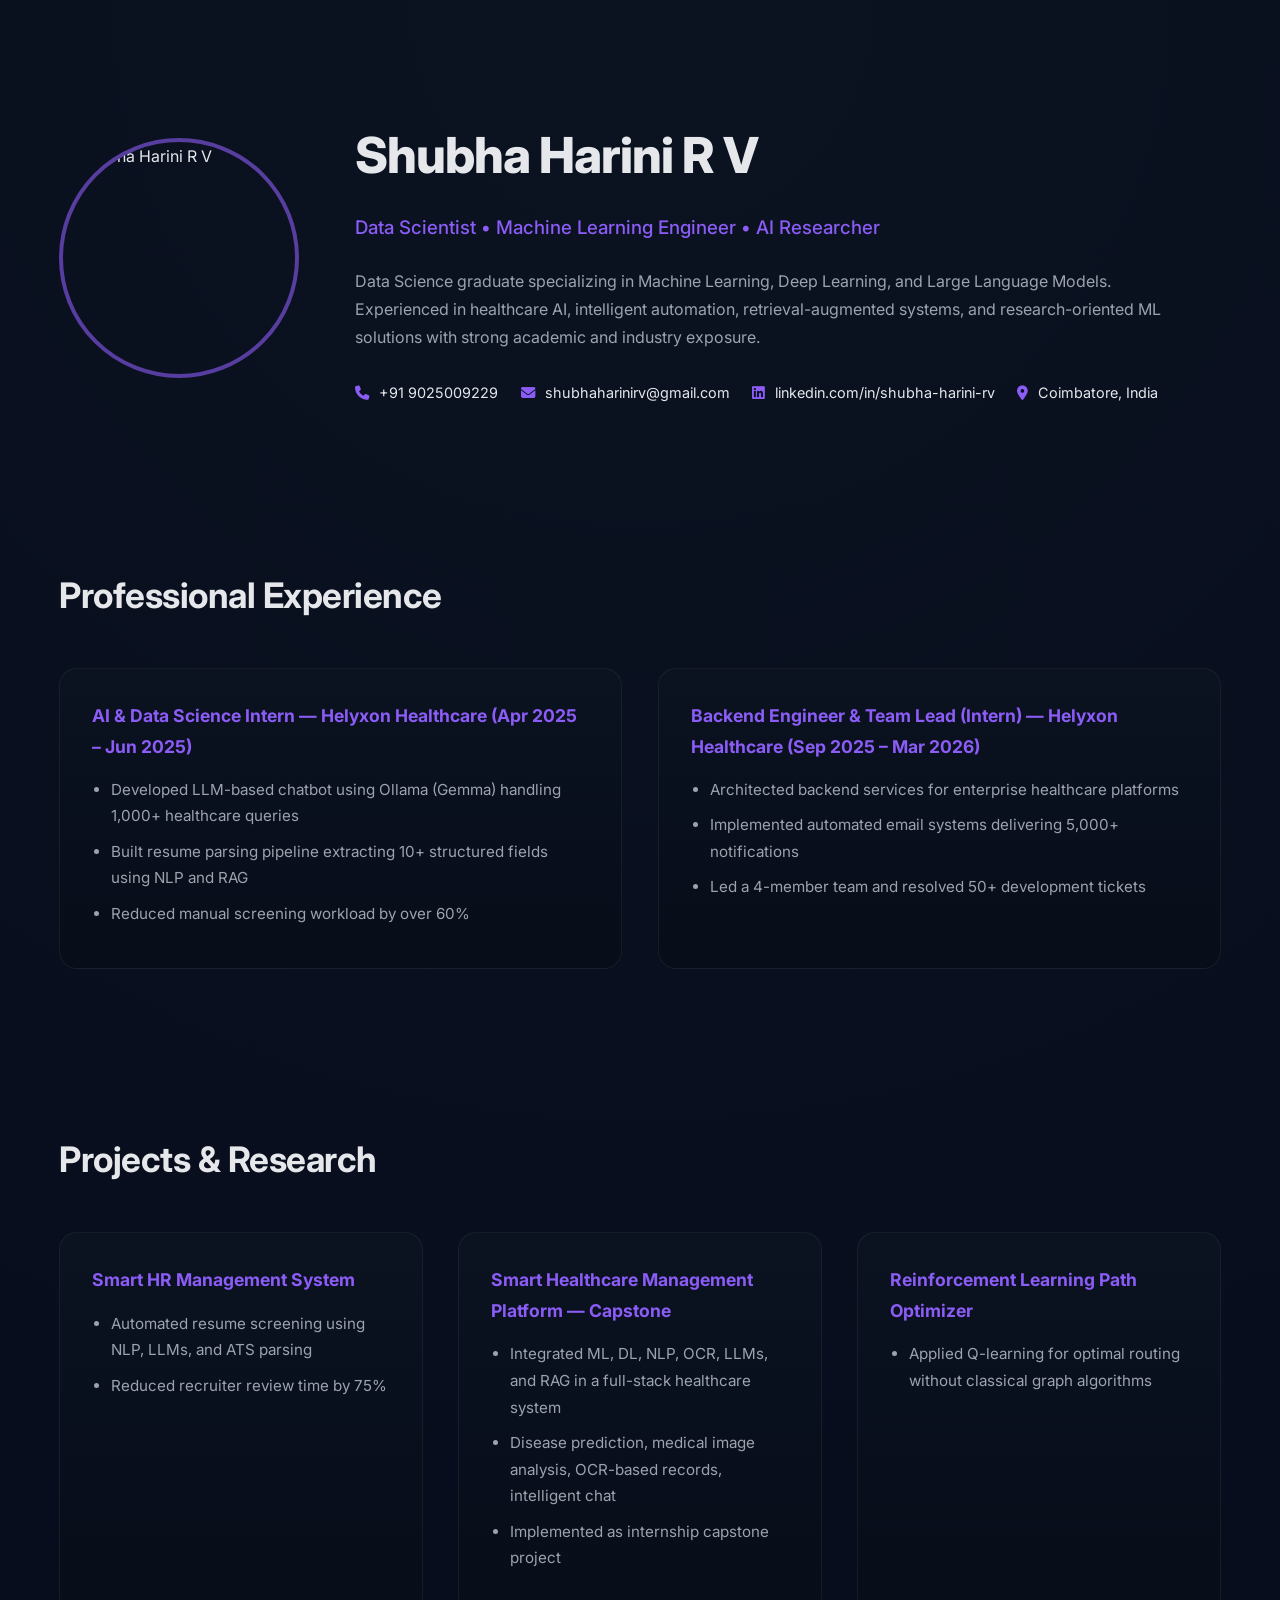
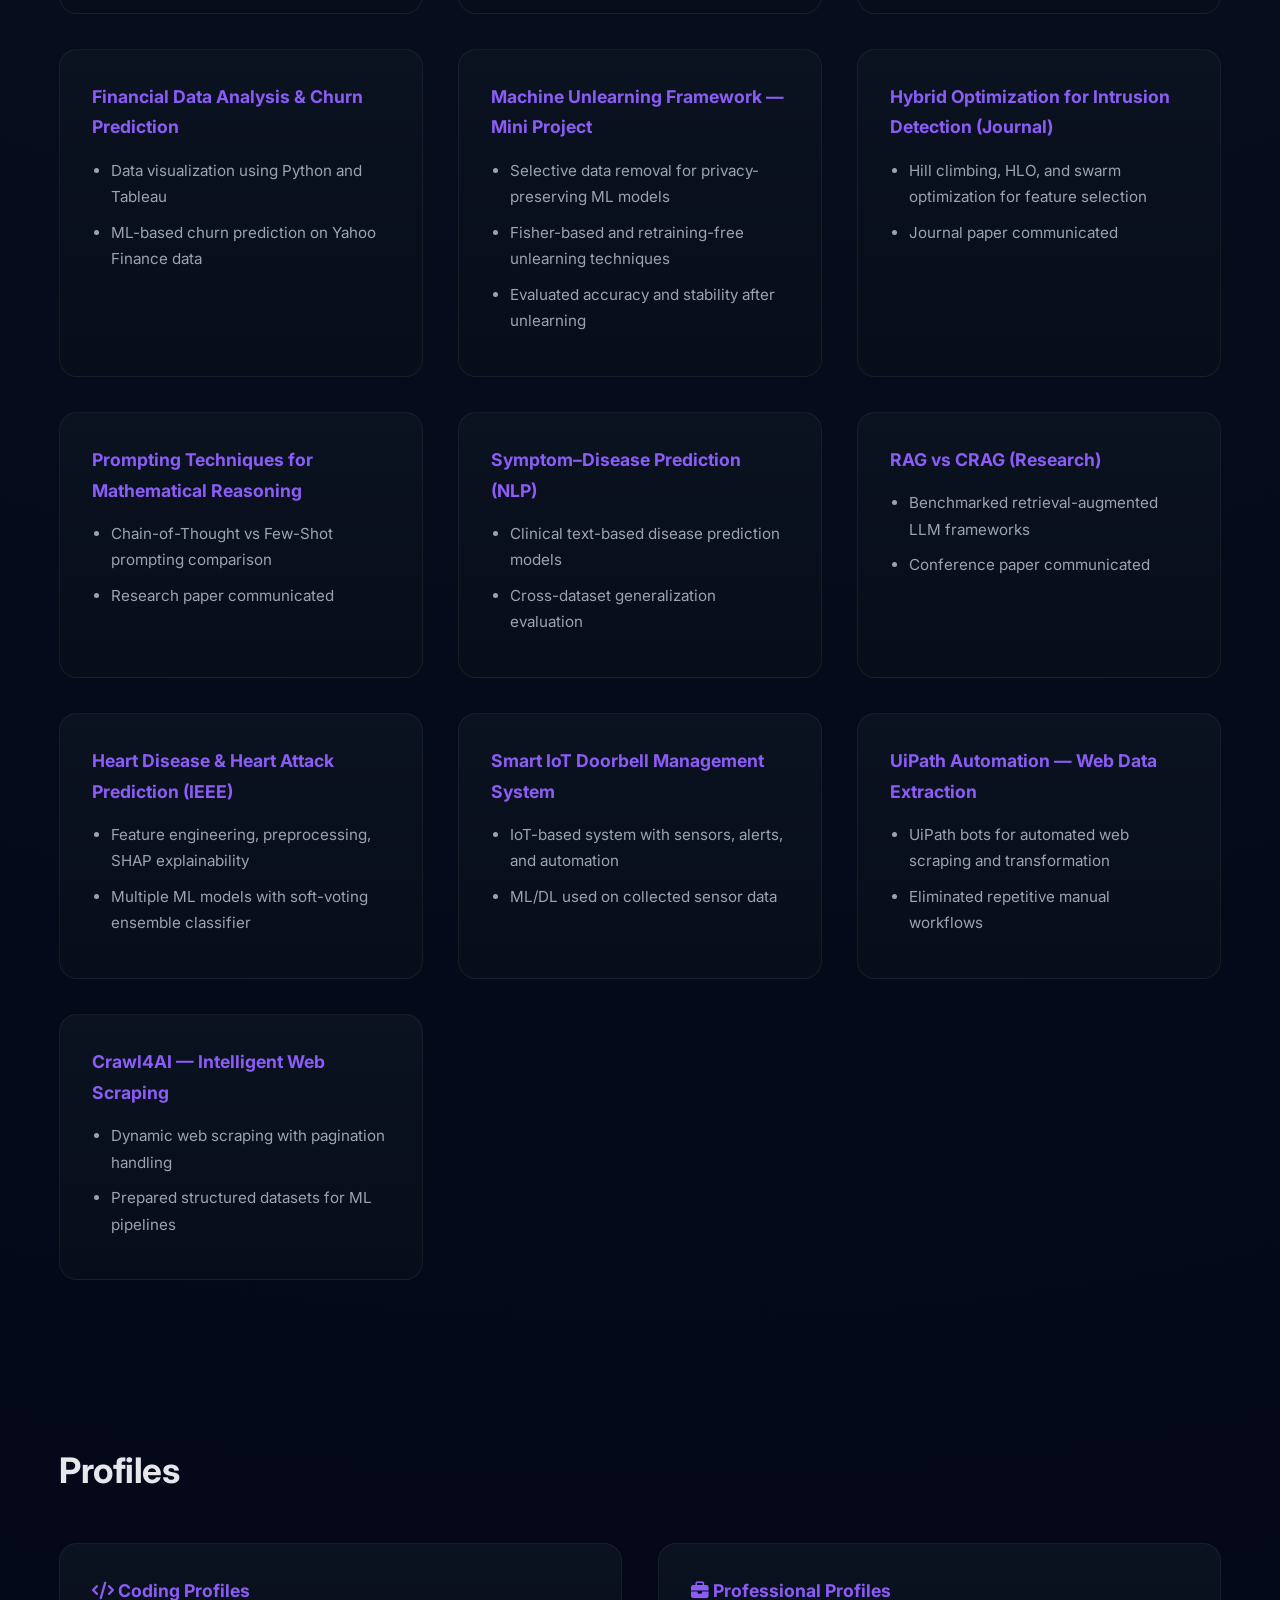
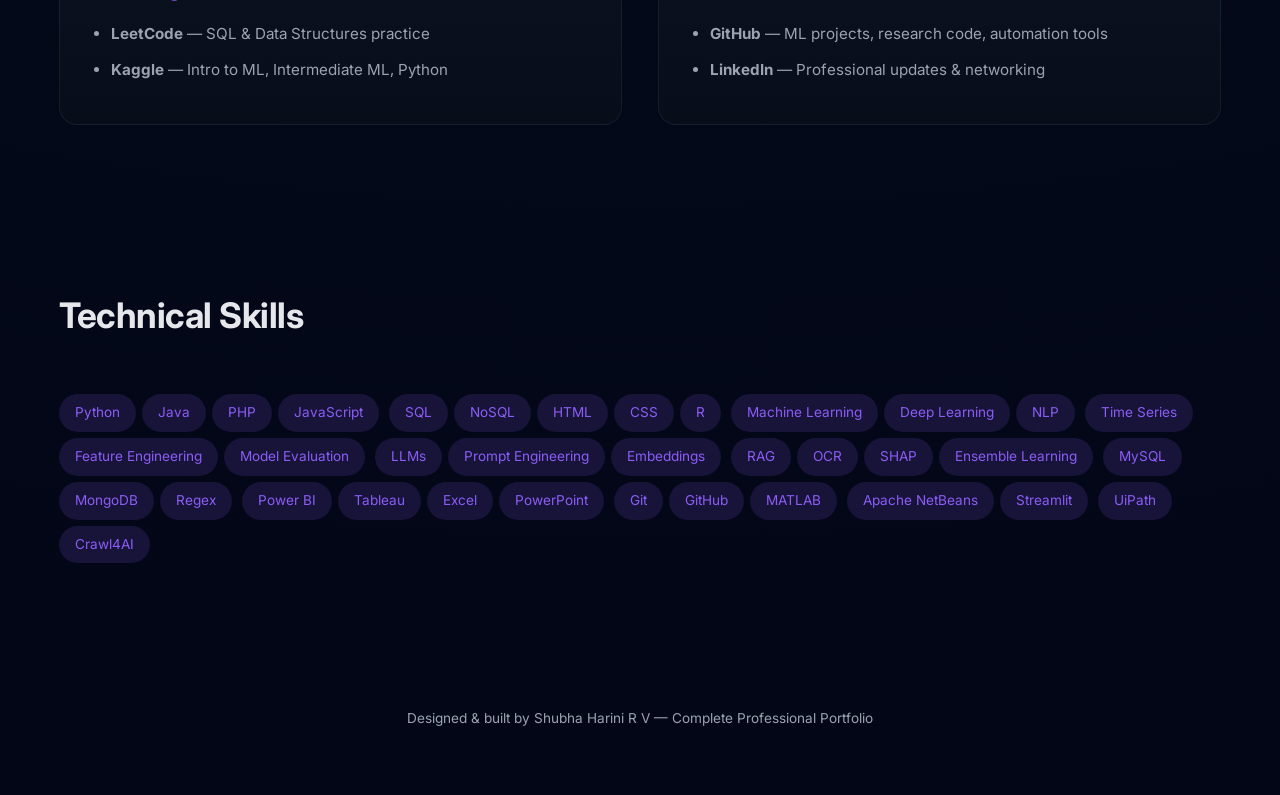
==== index.html @ ef68c62f "Revise portfolio details and styling Updated the portfolio to reflect new role and skills." ====
<!DOCTYPE html>
<html lang="en">
<head>
<meta charset="UTF-8">
<meta name="viewport" content="width=device-width, initial-scale=1.0">
<title>Shubha Harini R V | Data Scientist</title>

<link href="https://fonts.googleapis.com/css2?family=Inter:wght@300;400;500;600;700;800&display=swap" rel="stylesheet">
<link rel="stylesheet" href="https://cdnjs.cloudflare.com/ajax/libs/font-awesome/6.4.0/css/all.min.css">

<style>
:root{
--bg:#020617;
--card:#0b1220;
--text:#e5e7eb;
--muted:#9ca3af;
--accent:#8b5cf6;
--border:rgba(255,255,255,0.06);
}

*{
  margin:0;
  padding:0;
  box-sizing:border-box;
  font-family:'Inter',sans-serif;
}

body{
  background:radial-gradient(circle at top, #0b1220, #020617);
  color:var(--text);
  line-height:1.75;
}

.container{
  max-width:1200px;
  margin:auto;
  padding:5rem 1.2rem;
}

h2{
  font-size:2.2rem;
  margin-bottom:2.6rem;
  letter-spacing:-0.5px;
}

.grid{
  display:grid;
  grid-template-columns:repeat(auto-fit,minmax(320px,1fr));
  gap:2.2rem;
}

.card{
  background:linear-gradient(180deg,#0b1220,#070d19);
  border:1px solid var(--border);
  border-radius:18px;
  padding:2rem;
  transition:all .3s ease;
}

.card:hover{
  transform:translateY(-6px);
  border-color:rgba(139,92,246,0.35);
}

.card h4{
  color:var(--accent);
  font-size:1.1rem;
  margin-bottom:.9rem;
}

.card ul{
  padding-left:1.2rem;
}

.card ul li{
  margin-bottom:.55rem;
  color:var(--muted);
  font-size:.95rem;
}

.hero{
  display:grid;
  grid-template-columns:240px 1fr;
  gap:3.5rem;
  align-items:center;
  padding-top:7rem;
}

.hero img{
  width:240px;
  height:240px;
  border-radius:50%;
  object-fit:cover;
  border:4px solid rgba(139,92,246,0.6);
}

.hero h1{
  font-size:3.1rem;
  font-weight:800;
  letter-spacing:-1px;
}

.hero h3{
  color:var(--accent);
  font-weight:500;
  margin:.8rem 0 1.4rem;
}

.hero p{
  color:var(--muted);
  max-width:820px;
}

.contact{
  margin-top:1.8rem;
  display:flex;
  flex-wrap:wrap;
  gap:1.4rem;
  font-size:.9rem;
}

.contact i{
  color:var(--accent);
  margin-right:6px;
}

.skills span{
  display:inline-block;
  background:rgba(139,92,246,.15);
  color:var(--accent);
  padding:7px 16px;
  border-radius:999px;
  font-size:.85rem;
  margin:6px 6px 0 0;
}

footer{
  text-align:center;
  color:var(--muted);
  padding:4rem 1rem;
  font-size:.85rem;
}

@media(max-width:768px){
.hero{
  grid-template-columns:1fr;
  text-align:center;
}
.hero img{
  margin:auto;
}
}
</style>
</head>

<body>

<!-- HERO -->
<section class="container hero">
<img src="shubha.jpeg" alt="Shubha Harini R V">
<div>
<h1>Shubha Harini R V</h1>
<h3>Data Scientist • Machine Learning Engineer • AI Researcher</h3>
<p>
Data Science graduate specializing in Machine Learning, Deep Learning, and Large Language Models.
Experienced in healthcare AI, intelligent automation, retrieval-augmented systems, and
research-oriented ML solutions with strong academic and industry exposure.
</p>
<div class="contact">
<span><i class="fas fa-phone"></i> +91 9025009229</span>
<span><i class="fas fa-envelope"></i> shubhaharinirv@gmail.com</span>
<span><i class="fab fa-linkedin"></i> linkedin.com/in/shubha-harini-rv</span>
<span><i class="fas fa-map-marker-alt"></i> Coimbatore, India</span>
</div>
</div>
</section>

<!-- EXPERIENCE -->
<section class="container">
<h2>Professional Experience</h2>
<div class="grid">

<div class="card">
<h4>AI & Data Science Intern — Helyxon Healthcare (Apr 2025 – Jun 2025)</h4>
<ul>
<li>Developed LLM-based chatbot using Ollama (Gemma) handling 1,000+ healthcare queries</li>
<li>Built resume parsing pipeline extracting 10+ structured fields using NLP and RAG</li>
<li>Reduced manual screening workload by over 60%</li>
</ul>
</div>

<div class="card">
<h4>Backend Engineer & Team Lead (Intern) — Helyxon Healthcare (Sep 2025 – Mar 2026)</h4>
<ul>
<li>Architected backend services for enterprise healthcare platforms</li>
<li>Implemented automated email systems delivering 5,000+ notifications</li>
<li>Led a 4-member team and resolved 50+ development tickets</li>
</ul>
</div>

</div>
</section>

<!-- PROJECTS -->
<section class="container">
<h2>Projects & Research</h2>
<div class="grid">

<div class="card">
<h4>Smart HR Management System</h4>
<ul>
<li>Automated resume screening using NLP, LLMs, and ATS parsing</li>
<li>Reduced recruiter review time by 75%</li>
</ul>
</div>

<div class="card">
<h4>Smart Healthcare Management Platform — Capstone</h4>
<ul>
<li>Integrated ML, DL, NLP, OCR, LLMs, and RAG in a full-stack healthcare system</li>
<li>Disease prediction, medical image analysis, OCR-based records, intelligent chat</li>
<li>Implemented as internship capstone project</li>
</ul>
</div>

<div class="card">
<h4>Reinforcement Learning Path Optimizer</h4>
<ul>
<li>Applied Q-learning for optimal routing without classical graph algorithms</li>
</ul>
</div>

<div class="card">
<h4>Financial Data Analysis & Churn Prediction</h4>
<ul>
<li>Data visualization using Python and Tableau</li>
<li>ML-based churn prediction on Yahoo Finance data</li>
</ul>
</div>

<div class="card">
<h4>Machine Unlearning Framework — Mini Project</h4>
<ul>
<li>Selective data removal for privacy-preserving ML models</li>
<li>Fisher-based and retraining-free unlearning techniques</li>
<li>Evaluated accuracy and stability after unlearning</li>
</ul>
</div>

<div class="card">
<h4>Hybrid Optimization for Intrusion Detection (Journal)</h4>
<ul>
<li>Hill climbing, HLO, and swarm optimization for feature selection</li>
<li>Journal paper communicated</li>
</ul>
</div>

<div class="card">
<h4>Prompting Techniques for Mathematical Reasoning</h4>
<ul>
<li>Chain-of-Thought vs Few-Shot prompting comparison</li>
<li>Research paper communicated</li>
</ul>
</div>

<div class="card">
<h4>Symptom–Disease Prediction (NLP)</h4>
<ul>
<li>Clinical text-based disease prediction models</li>
<li>Cross-dataset generalization evaluation</li>
</ul>
</div>

<div class="card">
<h4>RAG vs CRAG (Research)</h4>
<ul>
<li>Benchmarked retrieval-augmented LLM frameworks</li>
<li>Conference paper communicated</li>
</ul>
</div>

<div class="card">
<h4>Heart Disease & Heart Attack Prediction (IEEE)</h4>
<ul>
<li>Feature engineering, preprocessing, SHAP explainability</li>
<li>Multiple ML models with soft-voting ensemble classifier</li>
</ul>
</div>

<div class="card">
<h4>Smart IoT Doorbell Management System</h4>
<ul>
<li>IoT-based system with sensors, alerts, and automation</li>
<li>ML/DL used on collected sensor data</li>
</ul>
</div>

<div class="card">
<h4>UiPath Automation — Web Data Extraction</h4>
<ul>
<li>UiPath bots for automated web scraping and transformation</li>
<li>Eliminated repetitive manual workflows</li>
</ul>
</div>

<div class="card">
<h4>Crawl4AI — Intelligent Web Scraping</h4>
<ul>
<li>Dynamic web scraping with pagination handling</li>
<li>Prepared structured datasets for ML pipelines</li>
</ul>
</div>

</div>
</section>

<!-- PROFILES -->
<section class="container">
<h2>Profiles</h2>
<div class="grid">

<div class="card">
<h4><i class="fas fa-code"></i> Coding Profiles</h4>
<ul>
<li><strong>LeetCode</strong> — SQL & Data Structures practice</li>
<li><strong>Kaggle</strong> — Intro to ML, Intermediate ML, Python</li>
</ul>
</div>

<div class="card">
<h4><i class="fas fa-briefcase"></i> Professional Profiles</h4>
<ul>
<li><strong>GitHub</strong> — ML projects, research code, automation tools</li>
<li><strong>LinkedIn</strong> — Professional updates & networking</li>
</ul>
</div>

</div>
</section>

<!-- SKILLS -->
<section class="container">
<h2>Technical Skills</h2>
<div class="skills">
<span>Python</span><span>Java</span><span>PHP</span><span>JavaScript</span>
<span>SQL</span><span>NoSQL</span><span>HTML</span><span>CSS</span><span>R</span>
<span>Machine Learning</span><span>Deep Learning</span><span>NLP</span>
<span>Time Series</span><span>Feature Engineering</span><span>Model Evaluation</span>
<span>LLMs</span><span>Prompt Engineering</span><span>Embeddings</span>
<span>RAG</span><span>OCR</span><span>SHAP</span><span>Ensemble Learning</span>
<span>MySQL</span><span>MongoDB</span><span>Regex</span>
<span>Power BI</span><span>Tableau</span><span>Excel</span><span>PowerPoint</span>
<span>Git</span><span>GitHub</span><span>MATLAB</span>
<span>Apache NetBeans</span><span>Streamlit</span>
<span>UiPath</span><span>Crawl4AI</span>
</div>
</section>

<footer>
Designed & built by Shubha Harini R V — Complete Professional Portfolio
</footer>

</body>
</html>
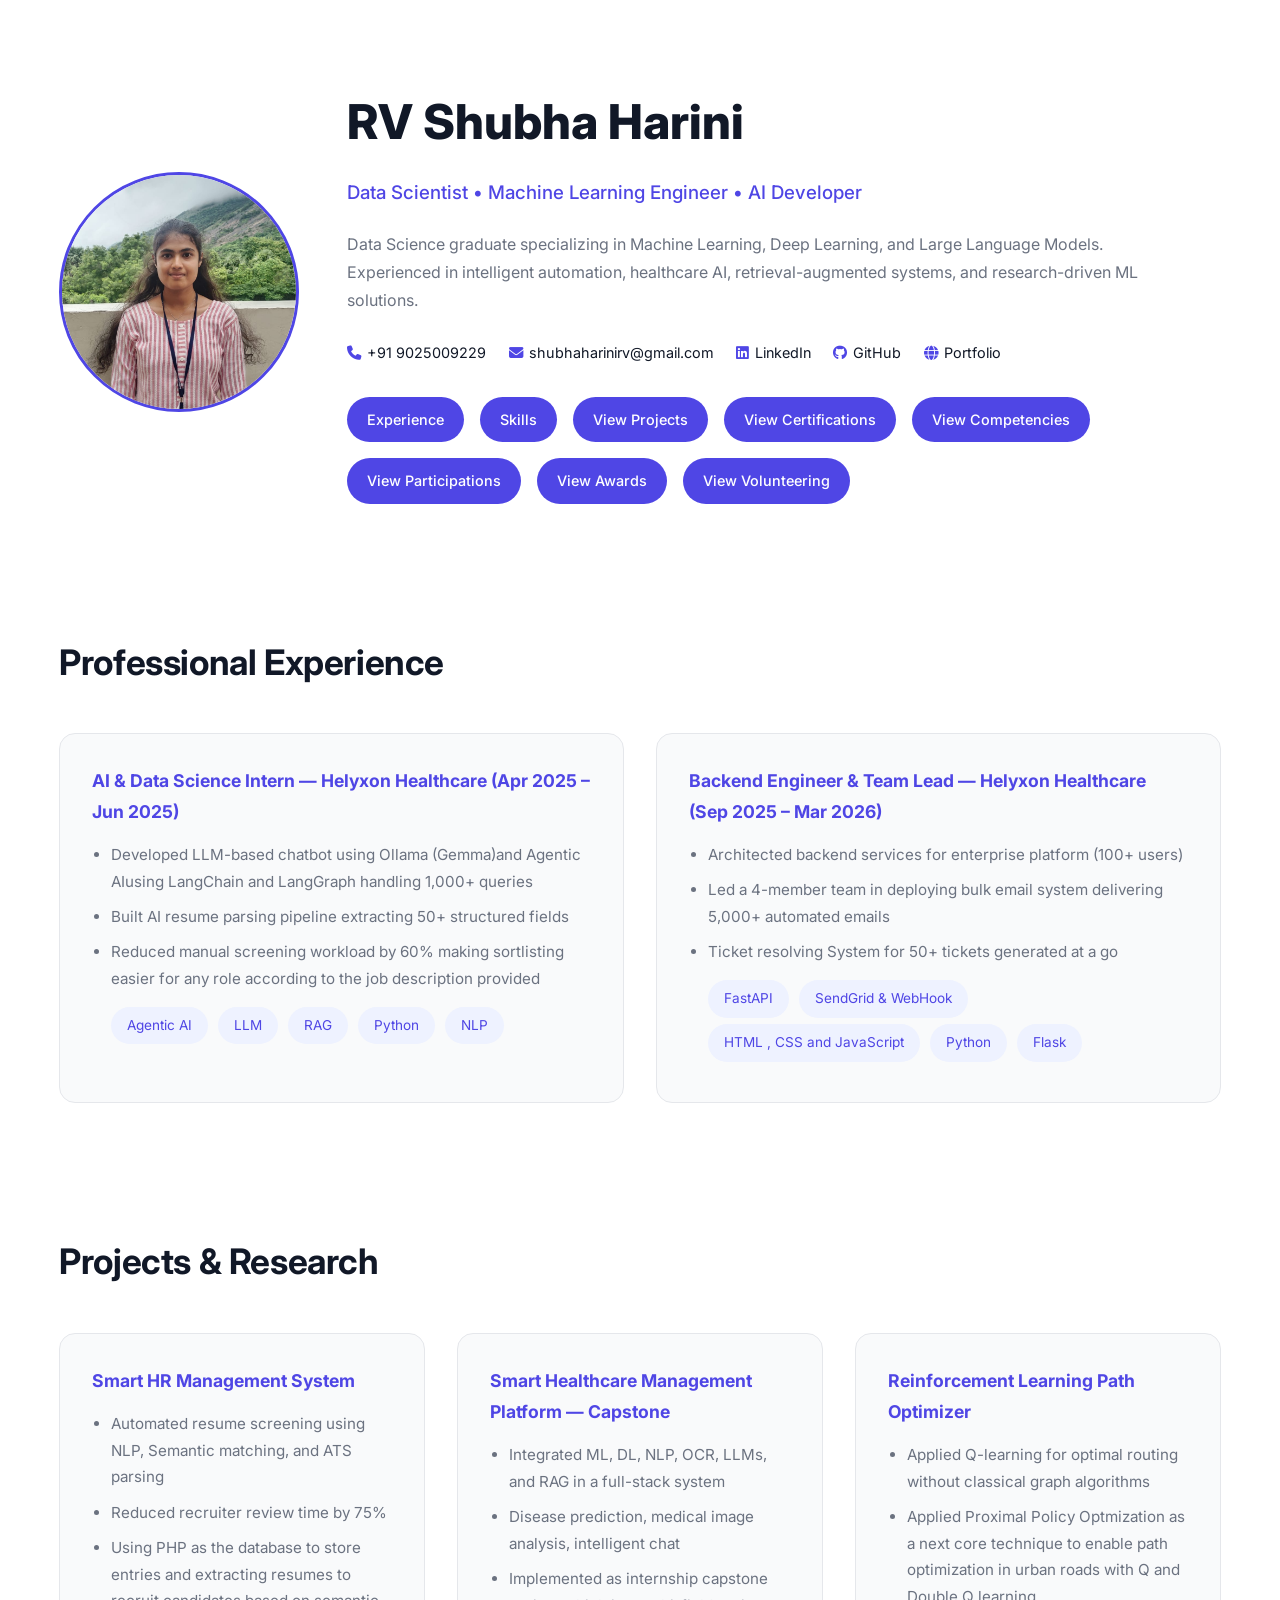
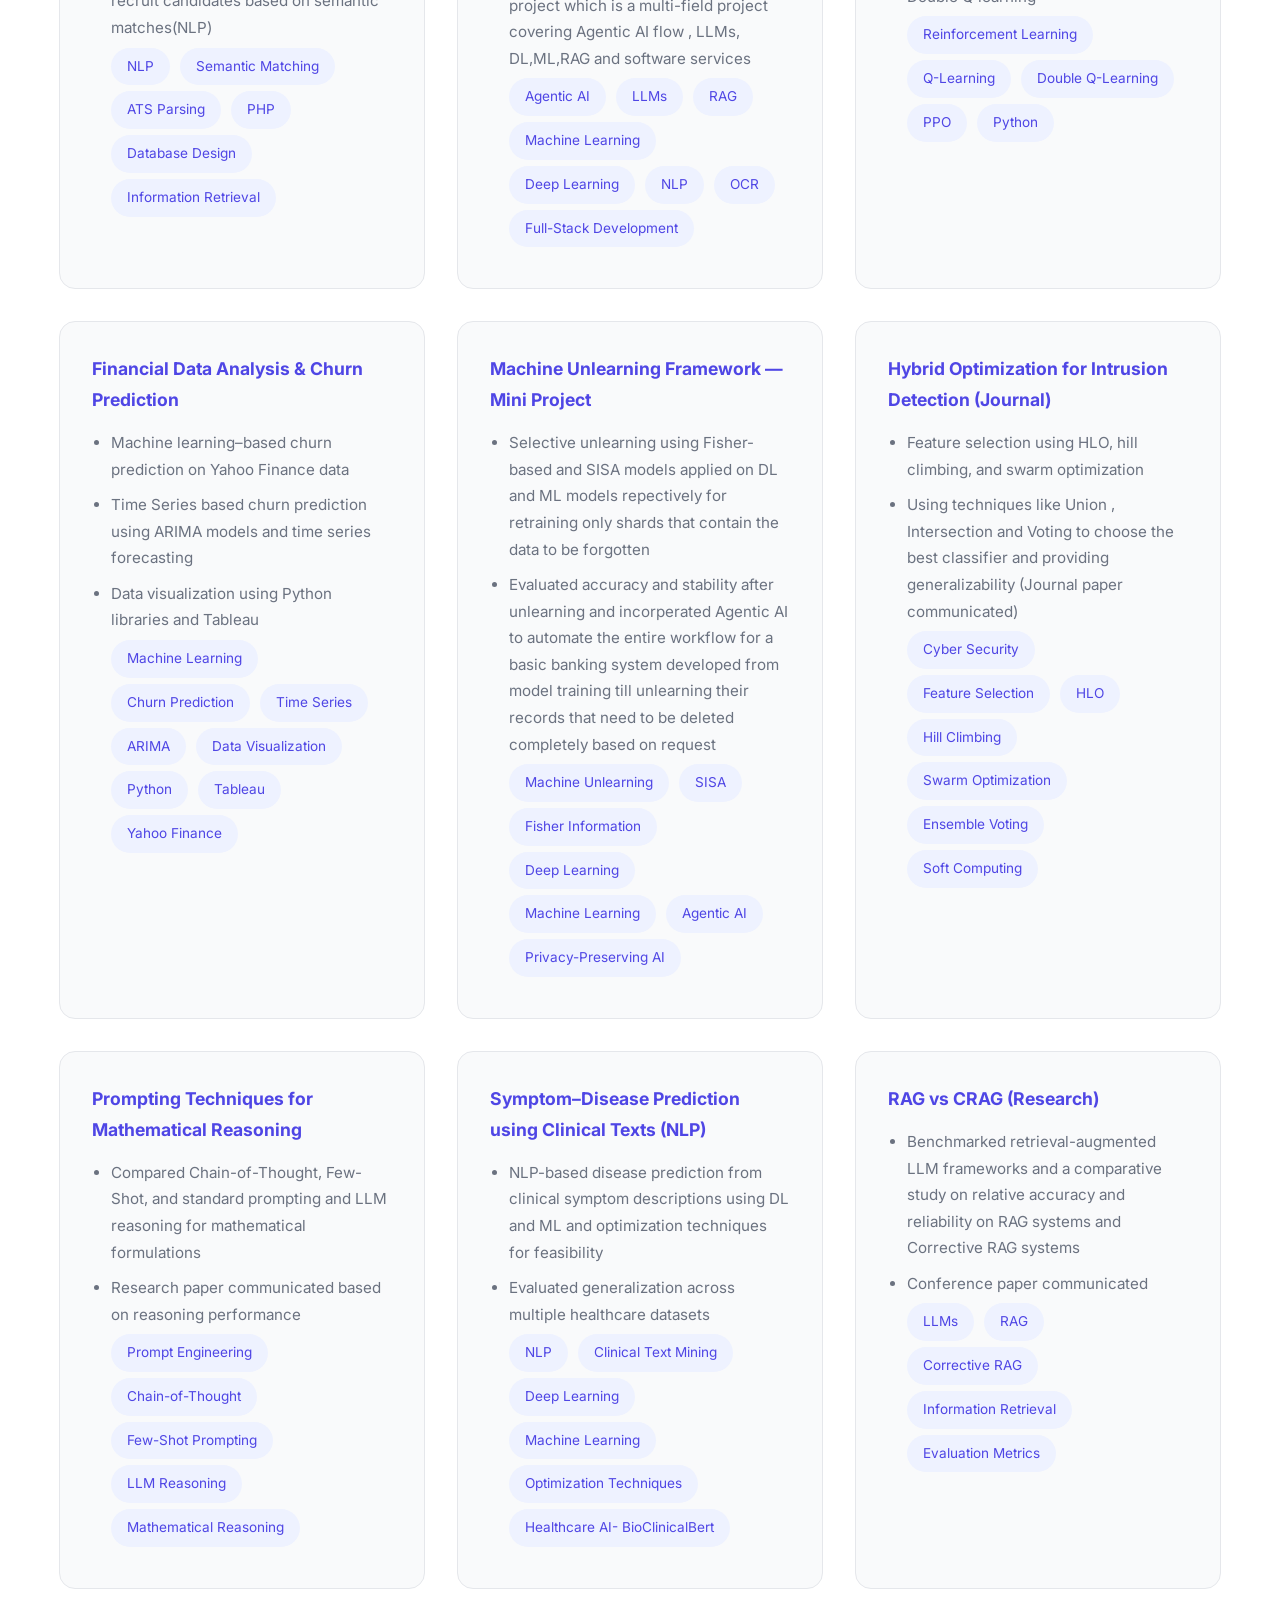
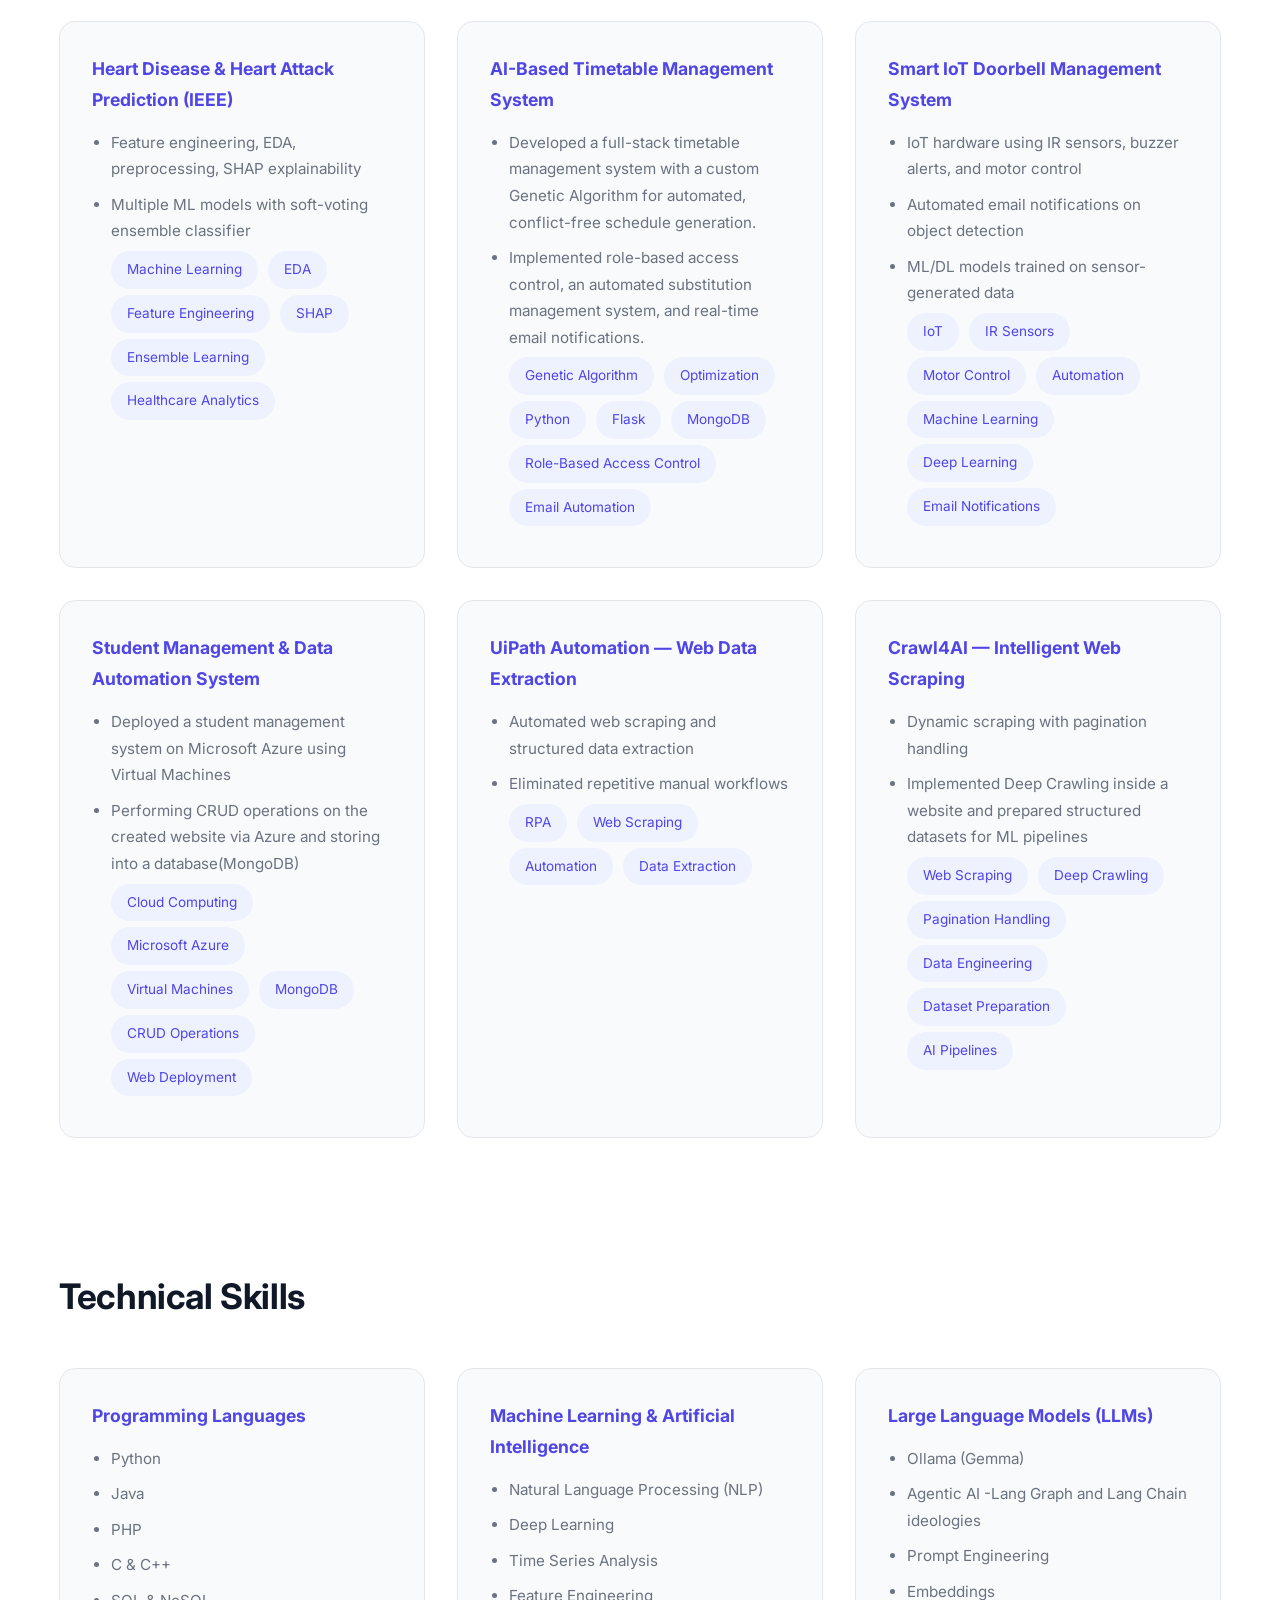
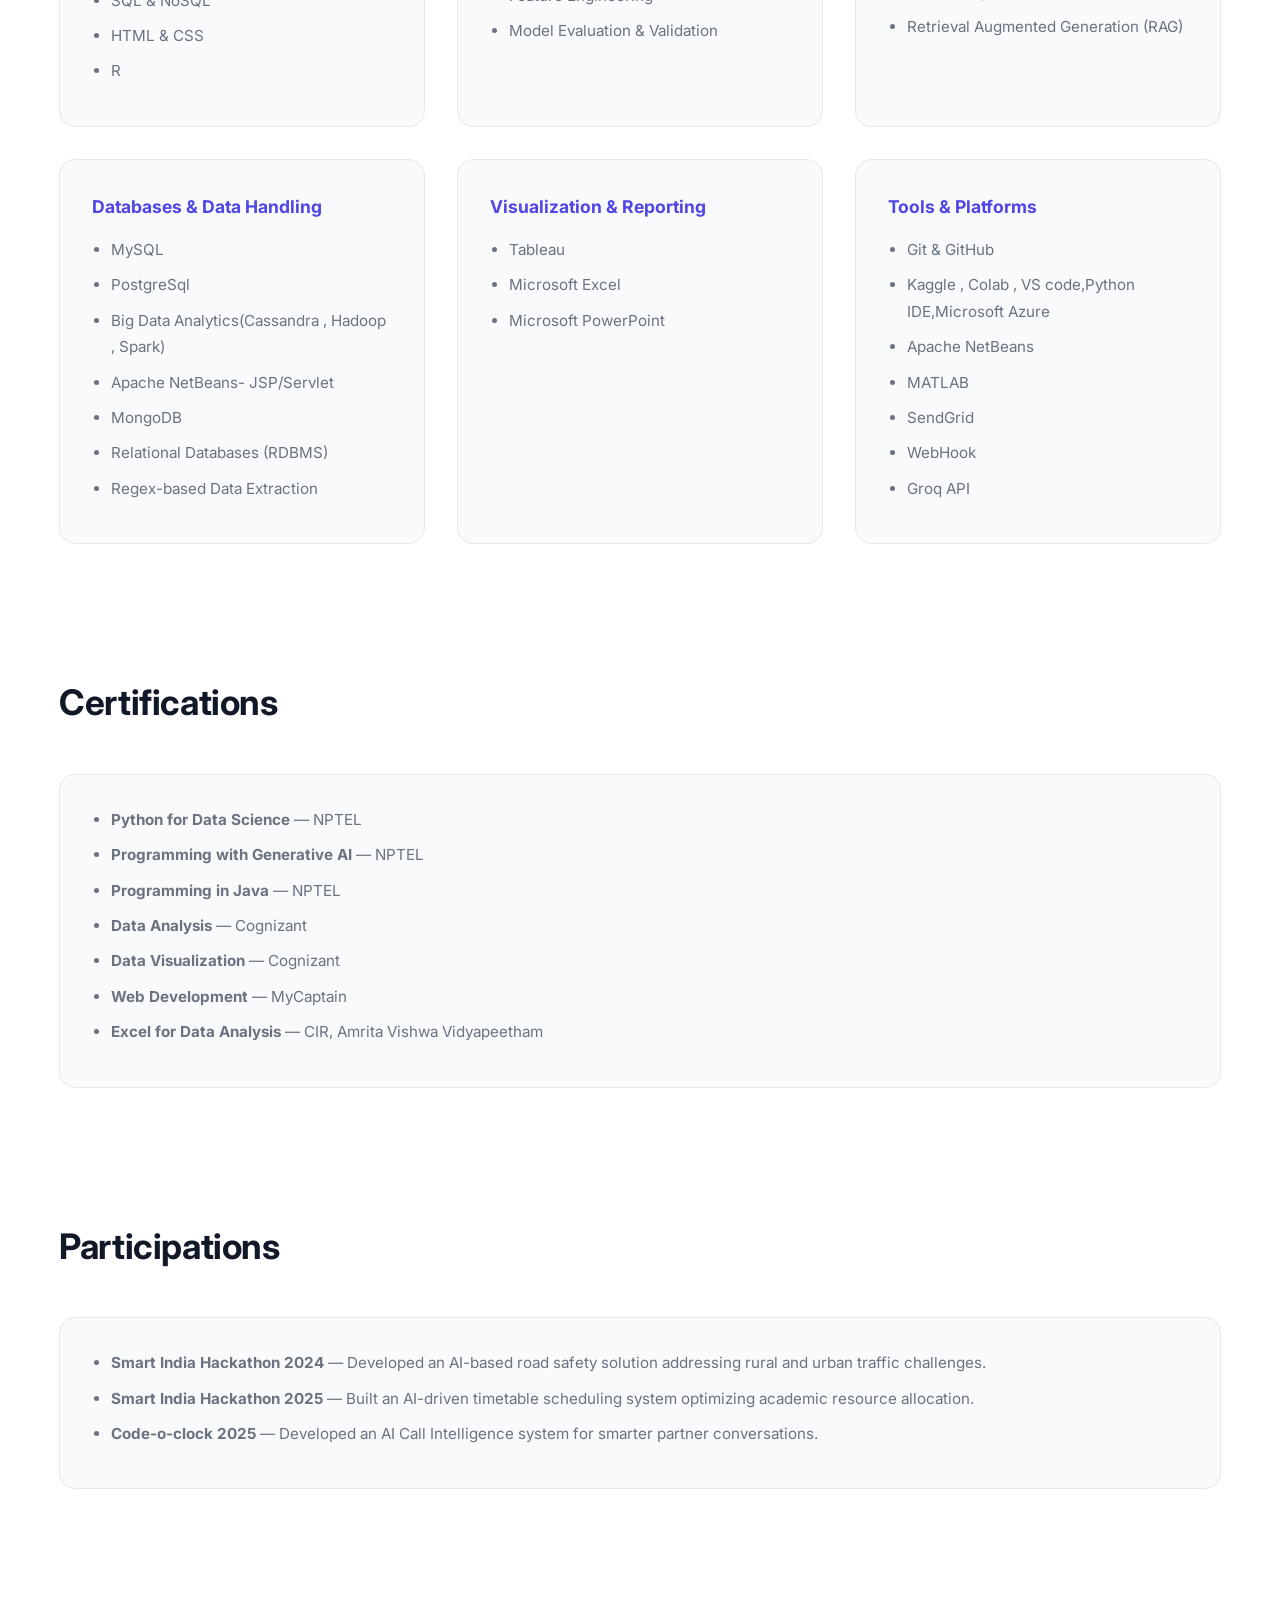
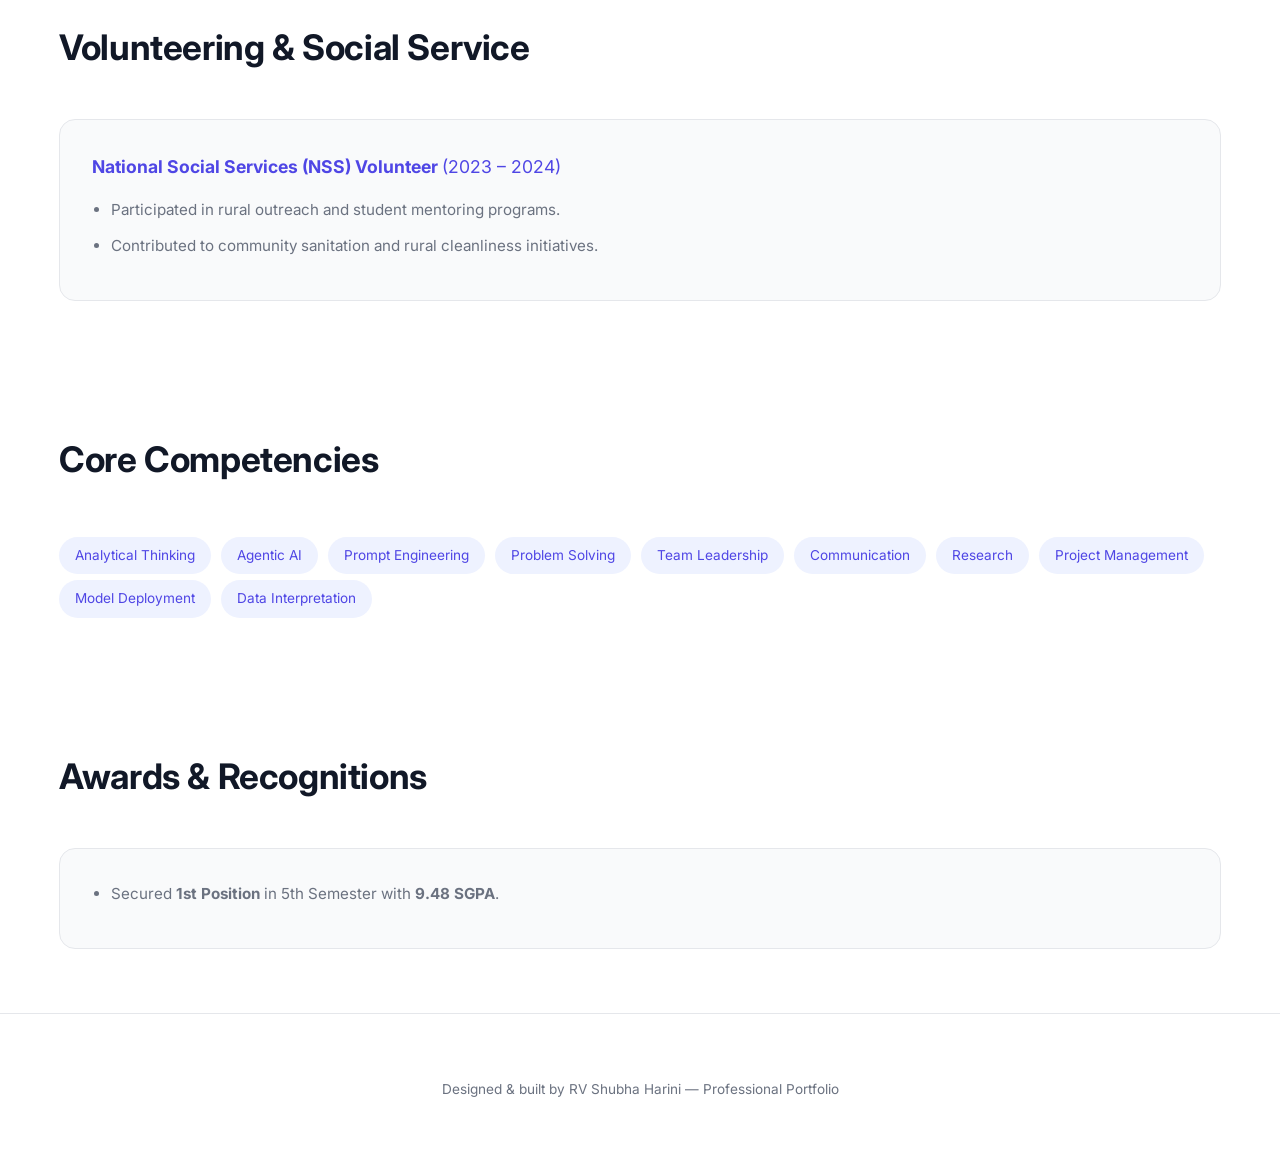
==== commit 60e5973b: "Add files via upload" ====
--- a/index.html
+++ b/index.html
@@ -1,364 +1,721 @@
-<!DOCTYPE html>
-<html lang="en">
-<head>
-<meta charset="UTF-8">
-<meta name="viewport" content="width=device-width, initial-scale=1.0">
-<title>Shubha Harini R V | Data Scientist</title>
-
-<link href="https://fonts.googleapis.com/css2?family=Inter:wght@300;400;500;600;700;800&display=swap" rel="stylesheet">
-<link rel="stylesheet" href="https://cdnjs.cloudflare.com/ajax/libs/font-awesome/6.4.0/css/all.min.css">
-
-<style>
-:root{
---bg:#020617;
---card:#0b1220;
---text:#e5e7eb;
---muted:#9ca3af;
---accent:#8b5cf6;
---border:rgba(255,255,255,0.06);
-}
-
-*{
-  margin:0;
-  padding:0;
-  box-sizing:border-box;
-  font-family:'Inter',sans-serif;
-}
-
-body{
-  background:radial-gradient(circle at top, #0b1220, #020617);
-  color:var(--text);
-  line-height:1.75;
-}
-
-.container{
-  max-width:1200px;
-  margin:auto;
-  padding:5rem 1.2rem;
-}
-
-h2{
-  font-size:2.2rem;
-  margin-bottom:2.6rem;
-  letter-spacing:-0.5px;
-}
-
-.grid{
-  display:grid;
-  grid-template-columns:repeat(auto-fit,minmax(320px,1fr));
-  gap:2.2rem;
-}
-
-.card{
-  background:linear-gradient(180deg,#0b1220,#070d19);
-  border:1px solid var(--border);
-  border-radius:18px;
-  padding:2rem;
-  transition:all .3s ease;
-}
-
-.card:hover{
-  transform:translateY(-6px);
-  border-color:rgba(139,92,246,0.35);
-}
-
-.card h4{
-  color:var(--accent);
-  font-size:1.1rem;
-  margin-bottom:.9rem;
-}
-
-.card ul{
-  padding-left:1.2rem;
-}
-
-.card ul li{
-  margin-bottom:.55rem;
-  color:var(--muted);
-  font-size:.95rem;
-}
-
-.hero{
-  display:grid;
-  grid-template-columns:240px 1fr;
-  gap:3.5rem;
-  align-items:center;
-  padding-top:7rem;
-}
-
-.hero img{
-  width:240px;
-  height:240px;
-  border-radius:50%;
-  object-fit:cover;
-  border:4px solid rgba(139,92,246,0.6);
-}
-
-.hero h1{
-  font-size:3.1rem;
-  font-weight:800;
-  letter-spacing:-1px;
-}
-
-.hero h3{
-  color:var(--accent);
-  font-weight:500;
-  margin:.8rem 0 1.4rem;
-}
-
-.hero p{
-  color:var(--muted);
-  max-width:820px;
-}
-
-.contact{
-  margin-top:1.8rem;
-  display:flex;
-  flex-wrap:wrap;
-  gap:1.4rem;
-  font-size:.9rem;
-}
-
-.contact i{
-  color:var(--accent);
-  margin-right:6px;
-}
-
-.skills span{
-  display:inline-block;
-  background:rgba(139,92,246,.15);
-  color:var(--accent);
-  padding:7px 16px;
-  border-radius:999px;
-  font-size:.85rem;
-  margin:6px 6px 0 0;
-}
-
-footer{
-  text-align:center;
-  color:var(--muted);
-  padding:4rem 1rem;
-  font-size:.85rem;
-}
-
-@media(max-width:768px){
-.hero{
-  grid-template-columns:1fr;
-  text-align:center;
-}
-.hero img{
-  margin:auto;
-}
-}
-</style>
-</head>
-
-<body>
-
-<!-- HERO -->
-<section class="container hero">
-<img src="shubha.jpeg" alt="Shubha Harini R V">
-<div>
-<h1>Shubha Harini R V</h1>
-<h3>Data Scientist • Machine Learning Engineer • AI Researcher</h3>
-<p>
-Data Science graduate specializing in Machine Learning, Deep Learning, and Large Language Models.
-Experienced in healthcare AI, intelligent automation, retrieval-augmented systems, and
-research-oriented ML solutions with strong academic and industry exposure.
-</p>
-<div class="contact">
-<span><i class="fas fa-phone"></i> +91 9025009229</span>
-<span><i class="fas fa-envelope"></i> shubhaharinirv@gmail.com</span>
-<span><i class="fab fa-linkedin"></i> linkedin.com/in/shubha-harini-rv</span>
-<span><i class="fas fa-map-marker-alt"></i> Coimbatore, India</span>
-</div>
-</div>
-</section>
-
-<!-- EXPERIENCE -->
-<section class="container">
-<h2>Professional Experience</h2>
-<div class="grid">
-
-<div class="card">
-<h4>AI & Data Science Intern — Helyxon Healthcare (Apr 2025 – Jun 2025)</h4>
-<ul>
-<li>Developed LLM-based chatbot using Ollama (Gemma) handling 1,000+ healthcare queries</li>
-<li>Built resume parsing pipeline extracting 10+ structured fields using NLP and RAG</li>
-<li>Reduced manual screening workload by over 60%</li>
-</ul>
-</div>
-
-<div class="card">
-<h4>Backend Engineer & Team Lead (Intern) — Helyxon Healthcare (Sep 2025 – Mar 2026)</h4>
-<ul>
-<li>Architected backend services for enterprise healthcare platforms</li>
-<li>Implemented automated email systems delivering 5,000+ notifications</li>
-<li>Led a 4-member team and resolved 50+ development tickets</li>
-</ul>
-</div>
-
-</div>
-</section>
-
-<!-- PROJECTS -->
-<section class="container">
-<h2>Projects & Research</h2>
-<div class="grid">
-
-<div class="card">
-<h4>Smart HR Management System</h4>
-<ul>
-<li>Automated resume screening using NLP, LLMs, and ATS parsing</li>
-<li>Reduced recruiter review time by 75%</li>
-</ul>
-</div>
-
-<div class="card">
-<h4>Smart Healthcare Management Platform — Capstone</h4>
-<ul>
-<li>Integrated ML, DL, NLP, OCR, LLMs, and RAG in a full-stack healthcare system</li>
-<li>Disease prediction, medical image analysis, OCR-based records, intelligent chat</li>
-<li>Implemented as internship capstone project</li>
-</ul>
-</div>
-
-<div class="card">
-<h4>Reinforcement Learning Path Optimizer</h4>
-<ul>
-<li>Applied Q-learning for optimal routing without classical graph algorithms</li>
-</ul>
-</div>
-
-<div class="card">
-<h4>Financial Data Analysis & Churn Prediction</h4>
-<ul>
-<li>Data visualization using Python and Tableau</li>
-<li>ML-based churn prediction on Yahoo Finance data</li>
-</ul>
-</div>
-
-<div class="card">
-<h4>Machine Unlearning Framework — Mini Project</h4>
-<ul>
-<li>Selective data removal for privacy-preserving ML models</li>
-<li>Fisher-based and retraining-free unlearning techniques</li>
-<li>Evaluated accuracy and stability after unlearning</li>
-</ul>
-</div>
-
-<div class="card">
-<h4>Hybrid Optimization for Intrusion Detection (Journal)</h4>
-<ul>
-<li>Hill climbing, HLO, and swarm optimization for feature selection</li>
-<li>Journal paper communicated</li>
-</ul>
-</div>
-
-<div class="card">
-<h4>Prompting Techniques for Mathematical Reasoning</h4>
-<ul>
-<li>Chain-of-Thought vs Few-Shot prompting comparison</li>
-<li>Research paper communicated</li>
-</ul>
-</div>
-
-<div class="card">
-<h4>Symptom–Disease Prediction (NLP)</h4>
-<ul>
-<li>Clinical text-based disease prediction models</li>
-<li>Cross-dataset generalization evaluation</li>
-</ul>
-</div>
-
-<div class="card">
-<h4>RAG vs CRAG (Research)</h4>
-<ul>
-<li>Benchmarked retrieval-augmented LLM frameworks</li>
-<li>Conference paper communicated</li>
-</ul>
-</div>
-
-<div class="card">
-<h4>Heart Disease & Heart Attack Prediction (IEEE)</h4>
-<ul>
-<li>Feature engineering, preprocessing, SHAP explainability</li>
-<li>Multiple ML models with soft-voting ensemble classifier</li>
-</ul>
-</div>
-
-<div class="card">
-<h4>Smart IoT Doorbell Management System</h4>
-<ul>
-<li>IoT-based system with sensors, alerts, and automation</li>
-<li>ML/DL used on collected sensor data</li>
-</ul>
-</div>
-
-<div class="card">
-<h4>UiPath Automation — Web Data Extraction</h4>
-<ul>
-<li>UiPath bots for automated web scraping and transformation</li>
-<li>Eliminated repetitive manual workflows</li>
-</ul>
-</div>
-
-<div class="card">
-<h4>Crawl4AI — Intelligent Web Scraping</h4>
-<ul>
-<li>Dynamic web scraping with pagination handling</li>
-<li>Prepared structured datasets for ML pipelines</li>
-</ul>
-</div>
-
-</div>
-</section>
-
-<!-- PROFILES -->
-<section class="container">
-<h2>Profiles</h2>
-<div class="grid">
-
-<div class="card">
-<h4><i class="fas fa-code"></i> Coding Profiles</h4>
-<ul>
-<li><strong>LeetCode</strong> — SQL & Data Structures practice</li>
-<li><strong>Kaggle</strong> — Intro to ML, Intermediate ML, Python</li>
-</ul>
-</div>
-
-<div class="card">
-<h4><i class="fas fa-briefcase"></i> Professional Profiles</h4>
-<ul>
-<li><strong>GitHub</strong> — ML projects, research code, automation tools</li>
-<li><strong>LinkedIn</strong> — Professional updates & networking</li>
-</ul>
-</div>
-
-</div>
-</section>
-
-<!-- SKILLS -->
-<section class="container">
-<h2>Technical Skills</h2>
-<div class="skills">
-<span>Python</span><span>Java</span><span>PHP</span><span>JavaScript</span>
-<span>SQL</span><span>NoSQL</span><span>HTML</span><span>CSS</span><span>R</span>
-<span>Machine Learning</span><span>Deep Learning</span><span>NLP</span>
-<span>Time Series</span><span>Feature Engineering</span><span>Model Evaluation</span>
-<span>LLMs</span><span>Prompt Engineering</span><span>Embeddings</span>
-<span>RAG</span><span>OCR</span><span>SHAP</span><span>Ensemble Learning</span>
-<span>MySQL</span><span>MongoDB</span><span>Regex</span>
-<span>Power BI</span><span>Tableau</span><span>Excel</span><span>PowerPoint</span>
-<span>Git</span><span>GitHub</span><span>MATLAB</span>
-<span>Apache NetBeans</span><span>Streamlit</span>
-<span>UiPath</span><span>Crawl4AI</span>
-</div>
-</section>
-
-<footer>
-Designed & built by Shubha Harini R V — Complete Professional Portfolio
-</footer>
-
-</body>
-</html>
+<!DOCTYPE html>
+<html lang="en">
+<head>
+<meta charset="UTF-8">
+<meta name="viewport" content="width=device-width, initial-scale=1.0">
+<title>RV Shubha Harini | Data Scientist</title>
+
+<link href="https://fonts.googleapis.com/css2?family=Inter:wght@300;400;500;600;700;800&display=swap" rel="stylesheet">
+<link rel="stylesheet" href="https://cdnjs.cloudflare.com/ajax/libs/font-awesome/6.4.0/css/all.min.css">
+
+<style>
+:root{
+--bg:#ffffff;
+--card:#f9fafb;
+--text:#111827;
+--muted:#6b7280;
+--accent:#4f46e5;
+--border:#e5e7eb;
+}
+
+*{
+margin:0;
+padding:0;
+box-sizing:border-box;
+font-family:'Inter',sans-serif;
+scroll-behavior:smooth;
+}
+
+body{
+background:var(--bg);
+color:var(--text);
+line-height:1.75;
+}
+
+.container{
+max-width:1200px;
+margin:auto;
+padding:4rem 1.2rem;
+}
+
+h2{
+font-size:2.2rem;
+margin-bottom:2.5rem;
+letter-spacing:-0.4px;
+}
+
+.grid{
+display:grid;
+grid-template-columns:repeat(auto-fit,minmax(320px,1fr));
+gap:2rem;
+}
+
+.card{
+background:var(--card);
+border:1px solid var(--border);
+border-radius:16px;
+padding:2rem;
+transition:.25s ease;
+}
+
+.card:hover{
+transform:translateY(-4px);
+border-color:var(--accent);
+}
+
+.card h4{
+color:var(--accent);
+font-size:1.1rem;
+margin-bottom:.9rem;
+}
+
+.card ul{
+padding-left:1.2rem;
+}
+
+.card ul li{
+margin-bottom:.55rem;
+color:var(--muted);
+font-size:.95rem;
+}
+
+/* HERO */
+.hero{
+display:grid;
+grid-template-columns:240px 1fr;
+gap:3rem;
+align-items:center;
+padding-top:5rem;
+}
+
+.hero img{
+width:240px;
+height:240px;
+border-radius:50%;
+object-fit:cover;
+border:3px solid var(--accent);
+}
+
+.hero h1{
+font-size:3rem;
+font-weight:800;
+}
+
+.hero h3{
+color:var(--accent);
+font-weight:500;
+margin:.8rem 0 1.3rem;
+}
+
+.hero p{
+color:var(--muted);
+max-width:850px;
+}
+
+.contact{
+margin-top:1.6rem;
+display:flex;
+flex-wrap:wrap;
+gap:1.4rem;
+font-size:.9rem;
+}
+
+.contact a{
+color:var(--text);
+text-decoration:none;
+}
+
+.contact i{
+color:var(--accent);
+margin-right:6px;
+}
+
+/* NAV BUTTONS */
+.nav-buttons{
+margin-top:2rem;
+display:flex;
+flex-wrap:wrap;
+gap:1rem;
+}
+
+.nav-buttons a{
+text-decoration:none;
+background:var(--accent);
+color:#fff;
+padding:10px 20px;
+border-radius:999px;
+font-size:.9rem;
+font-weight:500;
+}
+
+.nav-buttons a:hover{
+background:#4338ca;
+}
+
+/* SKILLS */
+.skills span{
+display:inline-block;
+background:#eef2ff;
+color:var(--accent);
+padding:7px 16px;
+border-radius:999px;
+font-size:.85rem;
+margin:6px 6px 0 0;
+}
+
+footer{
+text-align:center;
+color:var(--muted);
+padding:4rem 1rem;
+border-top:1px solid var(--border);
+font-size:.85rem;
+}
+
+@media(max-width:768px){
+.hero{
+grid-template-columns:1fr;
+text-align:center;
+}
+.hero img{
+margin:auto;
+}
+.nav-buttons{
+justify-content:center;
+}
+}
+</style>
+</head>
+
+<body>
+
+<!-- HERO -->
+<section class="container hero">
+<img src="shubha.jpeg" alt="RV Shubha Harini">
+<div>
+<h1>RV Shubha Harini</h1>
+<h3>Data Scientist • Machine Learning Engineer • AI Developer</h3>
+
+<p>
+Data Science graduate specializing in Machine Learning, Deep Learning, and Large Language Models.
+Experienced in intelligent automation, healthcare AI, retrieval-augmented systems, and research-driven ML solutions.
+</p>
+
+<div class="contact">
+<span><i class="fas fa-phone"></i><a href="tel:+919025009229">+91 9025009229</a></span>
+<span><i class="fas fa-envelope"></i><a href="mailto:shubhaharinirv@gmail.com">shubhaharinirv@gmail.com</a></span>
+<span><i class="fab fa-linkedin"></i><a href="https://linkedin.com/in/shubha-harini-rv-0335bb303" target="_blank">LinkedIn</a></span>
+<span><i class="fab fa-github"></i><a href="https://github.com/rvshubhaharini" target="_blank">GitHub</a></span>
+<span><i class="fas fa-globe"></i><a href="https://dw-port-git-main-rvshubhaharinis-projects.vercel.app/" target="_blank">Portfolio</a></span>
+</div>
+
+<div class="nav-buttons">
+<a href="#experience">Experience</a>
+<a href="#skills">Skills</a>
+<a href="#projects">View Projects</a>
+<a href="#certifications">View Certifications</a>
+<a href="#competencies">View Competencies</a>
+<a href="#participations">View Participations</a>
+<a href="#awards">View Awards</a>
+<a href="#volunteering">View Volunteering</a>
+
+</div>
+</div>
+</section>
+
+<!-- EXPERIENCE -->
+<section class="container" id="experience">
+<h2>Professional Experience</h2>
+<div class="grid">
+
+<div class="card">
+<h4>AI & Data Science Intern — Helyxon Healthcare (Apr 2025 – Jun 2025)</h4>
+<ul>
+<li>Developed LLM-based chatbot using Ollama (Gemma)and Agentic AIusing LangChain and LangGraph handling 1,000+ queries</li>
+<li>Built AI resume parsing pipeline extracting 50+ structured fields</li>
+<li>Reduced manual screening workload by 60% making sortlisting easier for any role according to the job description provided
+<div class="skills" style="margin-top:8px;">
+    <span>Agentic AI</span>
+    <span>LLM</span>
+    <span>RAG</span>
+    <span>Python</span>
+    <span>NLP</span>
+  </div></li>
+
+</ul>
+</div>
+
+<div class="card">
+<h4>Backend Engineer & Team Lead — Helyxon Healthcare (Sep 2025 – Mar 2026)</h4>
+<ul>
+<li>Architected backend services for enterprise platform (100+ users)</li>
+<li>Led a 4-member team in deploying bulk email system delivering 5,000+ automated emails</li>
+<li>Ticket resolving System for 50+ tickets generated at a go
+<div class="skills" style="margin-top:8px;">
+    <span>FastAPI</span>
+    <span>SendGrid & WebHook</span>
+    <span>HTML , CSS and JavaScript</span>
+    <span>Python</span>
+    <span>Flask</span>
+  </div></li>
+</ul>
+</div>
+
+</div>
+</section>
+
+<!-- PROJECTS -->
+<section class="container" id="projects">
+<h2>Projects & Research</h2>
+
+<div class="grid">
+
+  <div class="card">
+    <h4>Smart HR Management System</h4>
+    <ul>
+      <li>Automated resume screening using NLP, Semantic matching, and ATS parsing</li>
+      <li>Reduced recruiter review time by 75%</li>
+	<li>Using PHP as the database to store entries and extracting resumes to recruit candidates based on semantic matches(NLP)
+<div class="skills">
+  <span>NLP</span>
+  <span>Semantic Matching</span>
+  <span>ATS Parsing</span>
+  <span>PHP</span>
+  <span>Database Design</span>
+  <span>Information Retrieval</span>
+</div>
+</li>
+    </ul>
+  </div>
+
+  <div class="card">
+    <h4>Smart Healthcare Management Platform — Capstone</h4>
+    <ul>
+      <li>Integrated ML, DL, NLP, OCR, LLMs, and RAG in a full-stack system</li>
+      <li>Disease prediction, medical image analysis, intelligent chat</li>
+      <li>Implemented as internship capstone project which is a multi-field project covering Agentic AI flow , LLMs, DL,ML,RAG and software services
+<div class="skills">
+  <span>Agentic AI</span>
+  <span>LLMs</span>
+  <span>RAG</span>
+  <span>Machine Learning</span>
+  <span>Deep Learning</span>
+  <span>NLP</span>
+  <span>OCR</span>
+  <span>Full-Stack Development</span>
+</div>
+</li>
+    </ul>
+  </div>
+
+  <div class="card">
+    <h4>Reinforcement Learning Path Optimizer</h4>
+    <ul>
+      <li>Applied Q-learning for optimal routing without classical graph algorithms</li>
+	<li>Applied Proximal Policy Optmization as a next core technique to enable path optimization in urban roads with Q and Double Q learning
+<div class="skills">
+  <span>Reinforcement Learning</span>
+  <span>Q-Learning</span>
+  <span>Double Q-Learning</span>
+  <span>PPO</span>
+  <span>Python</span>
+</div>
+</li>
+    </ul>
+  </div>
+
+  <div class="card">
+    <h4>Financial Data Analysis & Churn Prediction</h4>
+    <ul>
+     
+      <li>Machine learning–based churn prediction on Yahoo Finance data</li>
+<li>Time Series based churn prediction using ARIMA models and time series forecasting</li>
+	<li>Data visualization using Python libraries and Tableau
+<div class="skills">
+  <span>Machine Learning</span>
+  <span>Churn Prediction</span>
+  <span>Time Series</span>
+  <span>ARIMA</span>
+  <span>Data Visualization</span>
+  <span>Python</span>
+  <span>Tableau</span>
+  <span>Yahoo Finance</span>
+</div>
+</li>
+    </ul>
+  </div>
+
+  <div class="card">
+    <h4>Machine Unlearning Framework — Mini Project</h4>
+    <ul>
+      <li>Selective unlearning using Fisher-based and SISA models applied on DL and ML models repectively for retraining only shards that contain the data to be forgotten</li>
+      <li>Evaluated accuracy and stability after unlearning and incorperated Agentic AI to automate the entire workflow for a basic banking system developed from model training till unlearning their records that need to be deleted completely based on request
+<div class="skills">
+  <span>Machine Unlearning</span>
+  <span>SISA</span>
+  <span>Fisher Information</span>
+  <span>Deep Learning</span>
+  <span>Machine Learning</span>
+  <span>Agentic AI</span>
+  <span>Privacy-Preserving AI</span>
+</div>
+</li>
+    </ul>
+  </div>
+
+  <div class="card">
+    <h4>Hybrid Optimization for Intrusion Detection (Journal)</h4>
+    <ul>
+      <li>Feature selection using HLO, hill climbing, and swarm optimization</li>
+      <li>Using techniques like Union , Intersection and Voting to choose the best classifier and providing generalizability (Journal paper communicated)
+<div class="skills">
+  <span>Cyber Security</span>
+  <span>Feature Selection</span>
+  <span>HLO</span>
+  <span>Hill Climbing</span>
+  <span>Swarm Optimization</span>
+  <span>Ensemble Voting</span>
+  <span>Soft Computing</span>
+</div>
+</li>
+    </ul>
+  </div>
+
+  <div class="card">
+    <h4>Prompting Techniques for Mathematical Reasoning</h4>
+    <ul>
+      <li>Compared Chain-of-Thought, Few-Shot, and standard prompting and LLM reasoning for mathematical formulations</li>
+      <li>Research paper communicated based on reasoning performance
+<div class="skills">
+  <span>Prompt Engineering</span>
+  <span>Chain-of-Thought</span>
+  <span>Few-Shot Prompting</span>
+  <span>LLM Reasoning</span>
+  <span>Mathematical Reasoning</span>
+</div>
+</li>
+    </ul>
+  </div>
+
+  <div class="card">
+    <h4>Symptom–Disease Prediction using Clinical Texts (NLP)</h4>
+    <ul>
+      <li>NLP-based disease prediction from clinical symptom descriptions using DL and ML and optimization techniques for feasibility</li>
+      <li>Evaluated generalization across multiple healthcare datasets
+<div class="skills">
+  <span>NLP</span>
+  <span>Clinical Text Mining</span>
+  <span>Deep Learning</span>
+  <span>Machine Learning</span>
+  <span>Optimization Techniques</span>
+  <span>Healthcare AI- BioClinicalBert</span>
+</div>
+</li>
+    </ul>
+  </div>
+
+  <div class="card">
+    <h4>RAG vs CRAG (Research)</h4>
+    <ul>
+      <li>Benchmarked retrieval-augmented LLM frameworks and a comparative study on relative accuracy and reliability on RAG systems and Corrective RAG systems </li>
+      <li>Conference paper communicated
+<div class="skills">
+  <span>LLMs</span>
+  <span>RAG</span>
+  <span>Corrective RAG</span>
+  <span>Information Retrieval</span>
+  <span>Evaluation Metrics</span>
+  
+</div>
+</li>
+    </ul>
+  </div>
+
+  <div class="card">
+    <h4>Heart Disease & Heart Attack Prediction (IEEE)</h4>
+    <ul>
+      <li>Feature engineering, EDA, preprocessing, SHAP explainability</li>
+      <li>Multiple ML models with soft-voting ensemble classifier
+<div class="skills">
+  <span>Machine Learning</span>
+  <span>EDA</span>
+  <span>Feature Engineering</span>
+  <span>SHAP</span>
+  <span>Ensemble Learning</span>
+  <span>Healthcare Analytics</span>
+</div>
+</li>
+    </ul>
+  </div>
+<div class="card">
+  <h4>AI-Based Timetable Management System</h4>
+  <ul>
+    <li>Developed a full-stack timetable management system with a custom Genetic Algorithm for automated, conflict-free schedule generation.</li>
+    <li>Implemented role-based access control, an automated substitution management system, and real-time email notifications.
+<div class="skills">
+  <span>Genetic Algorithm</span>
+  <span>Optimization</span>
+  <span>Python</span>
+  <span>Flask</span>
+  <span>MongoDB</span>
+  <span>Role-Based Access Control</span>
+  <span>Email Automation</span>
+</div>
+
+</li>
+  </ul>
+</div>
+
+
+
+  <div class="card">
+    <h4>Smart IoT Doorbell Management System</h4>
+    <ul>
+      <li>IoT hardware using IR sensors, buzzer alerts, and motor control</li>
+      <li>Automated email notifications on object detection</li>
+      <li>ML/DL models trained on sensor-generated data
+<div class="skills">
+  <span>IoT</span>
+  <span>IR Sensors</span>
+  <span>Motor Control</span>
+  <span>Automation</span>
+  <span>Machine Learning</span>
+  <span>Deep Learning</span>
+  <span>Email Notifications</span>
+</div>
+</li>
+    </ul>
+  </div>
+<div class="card">
+                <h4>Student Management & Data Automation System</h3>
+                <ul>
+                    <li>Deployed a student management system on Microsoft Azure using Virtual Machines</li>
+                    <li>Performing CRUD operations on the created website via Azure and storing into a database(MongoDB)
+<div class="skills">
+  <span>Cloud Computing</span>
+  <span>Microsoft Azure</span>
+  <span>Virtual Machines</span>
+  <span>MongoDB</span>
+  <span>CRUD Operations</span>
+  <span>Web Deployment</span>
+</div>
+</li>
+                </ul>
+            </div>
+  <div class="card">
+    <h4>UiPath Automation — Web Data Extraction</h4>
+    <ul>
+      <li>Automated web scraping and structured data extraction</li>
+      <li>Eliminated repetitive manual workflows
+<div class="skills">
+  <span>RPA</span>
+  <span>Web Scraping</span>
+  <span>Automation</span>
+  <span>Data Extraction</span>
+</div>
+</li>
+    </ul>
+  </div>
+
+  <div class="card">
+    <h4>Crawl4AI — Intelligent Web Scraping</h4>
+    <ul>
+      <li>Dynamic scraping with pagination handling</li>
+      <li>Implemented Deep Crawling inside a website and prepared structured datasets for ML pipelines
+<div class="skills">
+  <span>Web Scraping</span>
+  <span>Deep Crawling</span>
+  <span>Pagination Handling</span>
+  <span>Data Engineering</span>
+  <span>Dataset Preparation</span>
+  <span>AI Pipelines</span>
+</div>
+</li>
+    </ul>
+  </div>
+
+</div>
+</section>
+
+
+<!-- TECHNICAL SKILLS -->
+<section class="container" id="skills">
+<h2>Technical Skills</h2>
+
+<div class="grid">
+
+  <div class="card">
+    <h4>Programming Languages</h4>
+    <ul>
+      <li>Python</li>
+      <li>Java</li>
+      <li>PHP</li>
+      <li>C & C++ </li>
+      <li>SQL & NoSQL</li>
+      <li>HTML & CSS</li>
+      <li>R</li>
+    </ul>
+  </div>
+
+  <div class="card">
+    <h4>Machine Learning & Artificial Intelligence</h4>
+    <ul>
+      <li>Natural Language Processing (NLP)</li>
+      <li>Deep Learning</li>
+      <li>Time Series Analysis</li>
+      <li>Feature Engineering</li>
+      <li>Model Evaluation & Validation</li>
+    </ul>
+  </div>
+
+  <div class="card">
+    <h4>Large Language Models (LLMs)</h4>
+    <ul>
+      <li>Ollama (Gemma)</li>
+	<li>Agentic AI -Lang Graph and Lang Chain ideologies</li>
+      <li>Prompt Engineering</li>
+      <li>Embeddings</li>
+      <li>Retrieval Augmented Generation (RAG)</li>
+    </ul>
+  </div>
+
+  <div class="card">
+    <h4>Databases & Data Handling</h4>
+    <ul>
+      <li>MySQL</li>
+	<li>PostgreSql</li>
+	<li>Big Data Analytics(Cassandra , Hadoop , Spark)</li>
+	<li>Apache NetBeans- JSP/Servlet</li>
+      <li>MongoDB</li>
+      <li>Relational Databases (RDBMS)</li>
+      <li>Regex-based Data Extraction</li>
+    </ul>
+  </div>
+
+  <div class="card">
+    <h4>Visualization & Reporting</h4>
+    <ul>
+      <li>Tableau</li>
+      <li>Microsoft Excel</li>
+      <li>Microsoft PowerPoint</li>
+    </ul>
+  </div>
+
+  <div class="card">
+    <h4>Tools & Platforms</h4>
+    <ul>
+      <li>Git & GitHub</li>
+	<li>Kaggle , Colab , VS code,Python IDE,Microsoft Azure
+      <li>Apache NetBeans</li>
+      <li>MATLAB</li>
+      <li>SendGrid</li>
+	<li>WebHook</li>
+      <li>Groq API</li>
+    </ul>
+  </div>
+
+</div>
+</section>
+
+
+<!-- CERTIFICATIONS -->
+<section class="container" id="certifications">
+<h2>Certifications</h2>
+
+<div class="grid">
+  <div class="card">
+    <ul>
+      <li><strong>Python for Data Science</strong> — NPTEL</li>
+      <li><strong>Programming with Generative AI</strong> — NPTEL</li>
+      <li><strong>Programming in Java</strong> — NPTEL</li>
+      <li><strong>Data Analysis</strong> — Cognizant</li>
+      <li><strong>Data Visualization</strong> — Cognizant</li>
+      <li><strong>Web Development</strong> — MyCaptain</li>
+      <li><strong>Excel for Data Analysis</strong> — CIR, Amrita Vishwa Vidyapeetham</li>
+    </ul>
+  </div>
+</div>
+</section>
+
+
+<!-- PARTICIPATIONS -->
+<section class="container" id="participations">
+<h2>Participations</h2>
+
+<div class="grid">
+  <div class="card">
+    <ul>
+      <li>
+        <strong>Smart India Hackathon 2024</strong> —  
+        Developed an AI-based road safety solution addressing rural and urban traffic challenges.
+      </li>
+      <li>
+        <strong>Smart India Hackathon 2025</strong> —  
+        Built an AI-driven timetable scheduling system optimizing academic resource allocation.
+      </li>
+      <li>
+        <strong>Code-o-clock 2025</strong> —  
+        Developed an AI Call Intelligence system for smarter partner conversations.
+      </li>
+      
+    </ul>
+  </div>
+</div>
+</section>
+
+
+<!-- VOLUNTEERING -->
+<section class="container" id="volunteering">
+<h2>Volunteering & Social Service</h2>
+
+<div class="grid">
+  <div class="card">
+    <h4>National Social Services (NSS) Volunteer <span style="font-weight:400;">(2023 – 2024)</span></h4>
+    <ul>
+      <li>Participated in rural outreach and student mentoring programs.</li>
+      <li>Contributed to community sanitation and rural cleanliness initiatives.</li>
+    </ul>
+  </div>
+</div>
+</section>
+
+
+<!-- CORE COMPETENCIES -->
+<section class="container" id="competencies">
+<h2>Core Competencies</h2>
+
+<div class="skills">
+  <span>Analytical Thinking</span>
+<span>Agentic AI </span>
+<span>Prompt Engineering</span>
+  <span>Problem Solving</span>
+  <span>Team Leadership</span>
+  <span>Communication</span>
+  <span>Research</span>
+  <span>Project Management</span>
+  <span>Model Deployment</span>
+  <span>Data Interpretation</span>
+</div>
+</section>
+
+<!-- AWARDS -->
+<section class="container" id="awards">
+<h2>Awards & Recognitions</h2>
+
+<div class="grid">
+  <div class="card">
+    <ul>
+      <li>
+        Secured <strong>1st Position</strong> in 5th Semester with <strong>9.48 SGPA</strong>.
+      </li>
+    </ul>
+  </div>
+</div>
+</section>
+
+
+<footer>
+Designed & built by RV Shubha Harini — Professional Portfolio
+</footer>
+
+</body>
+</html>
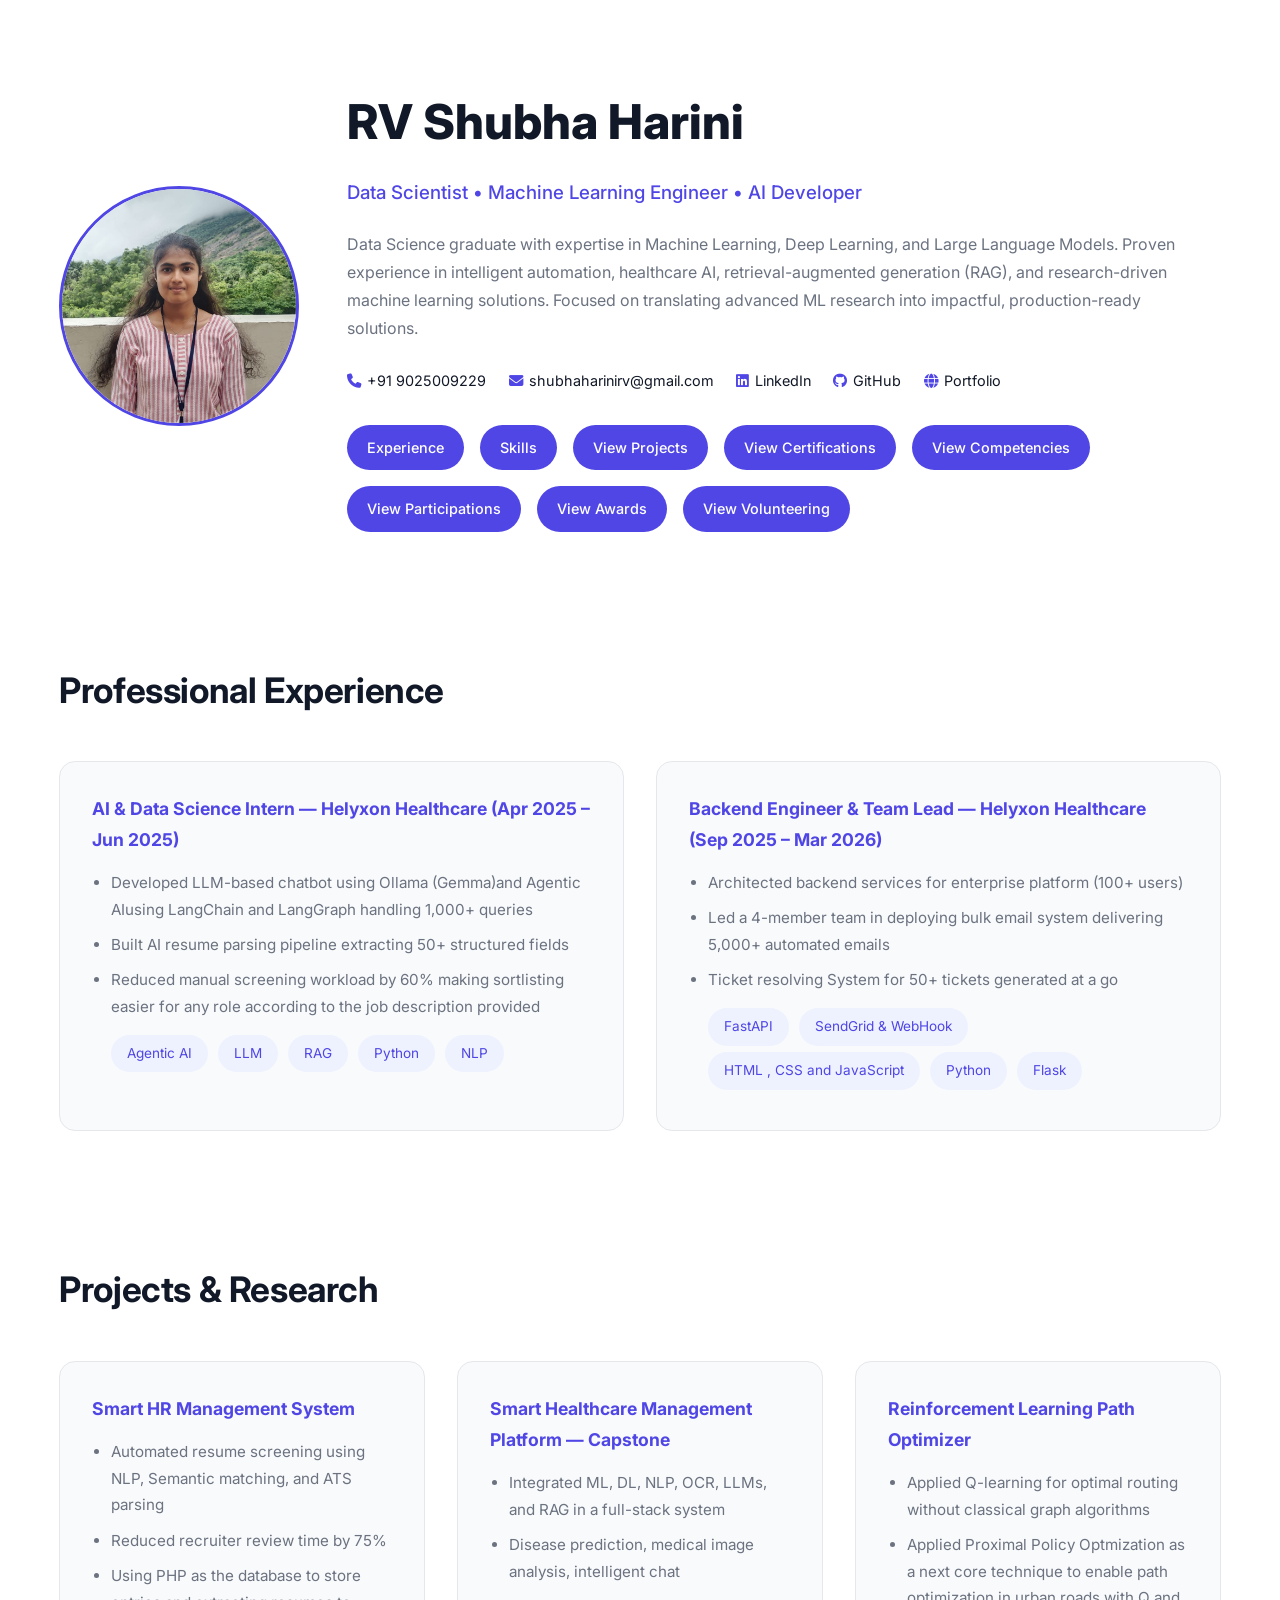
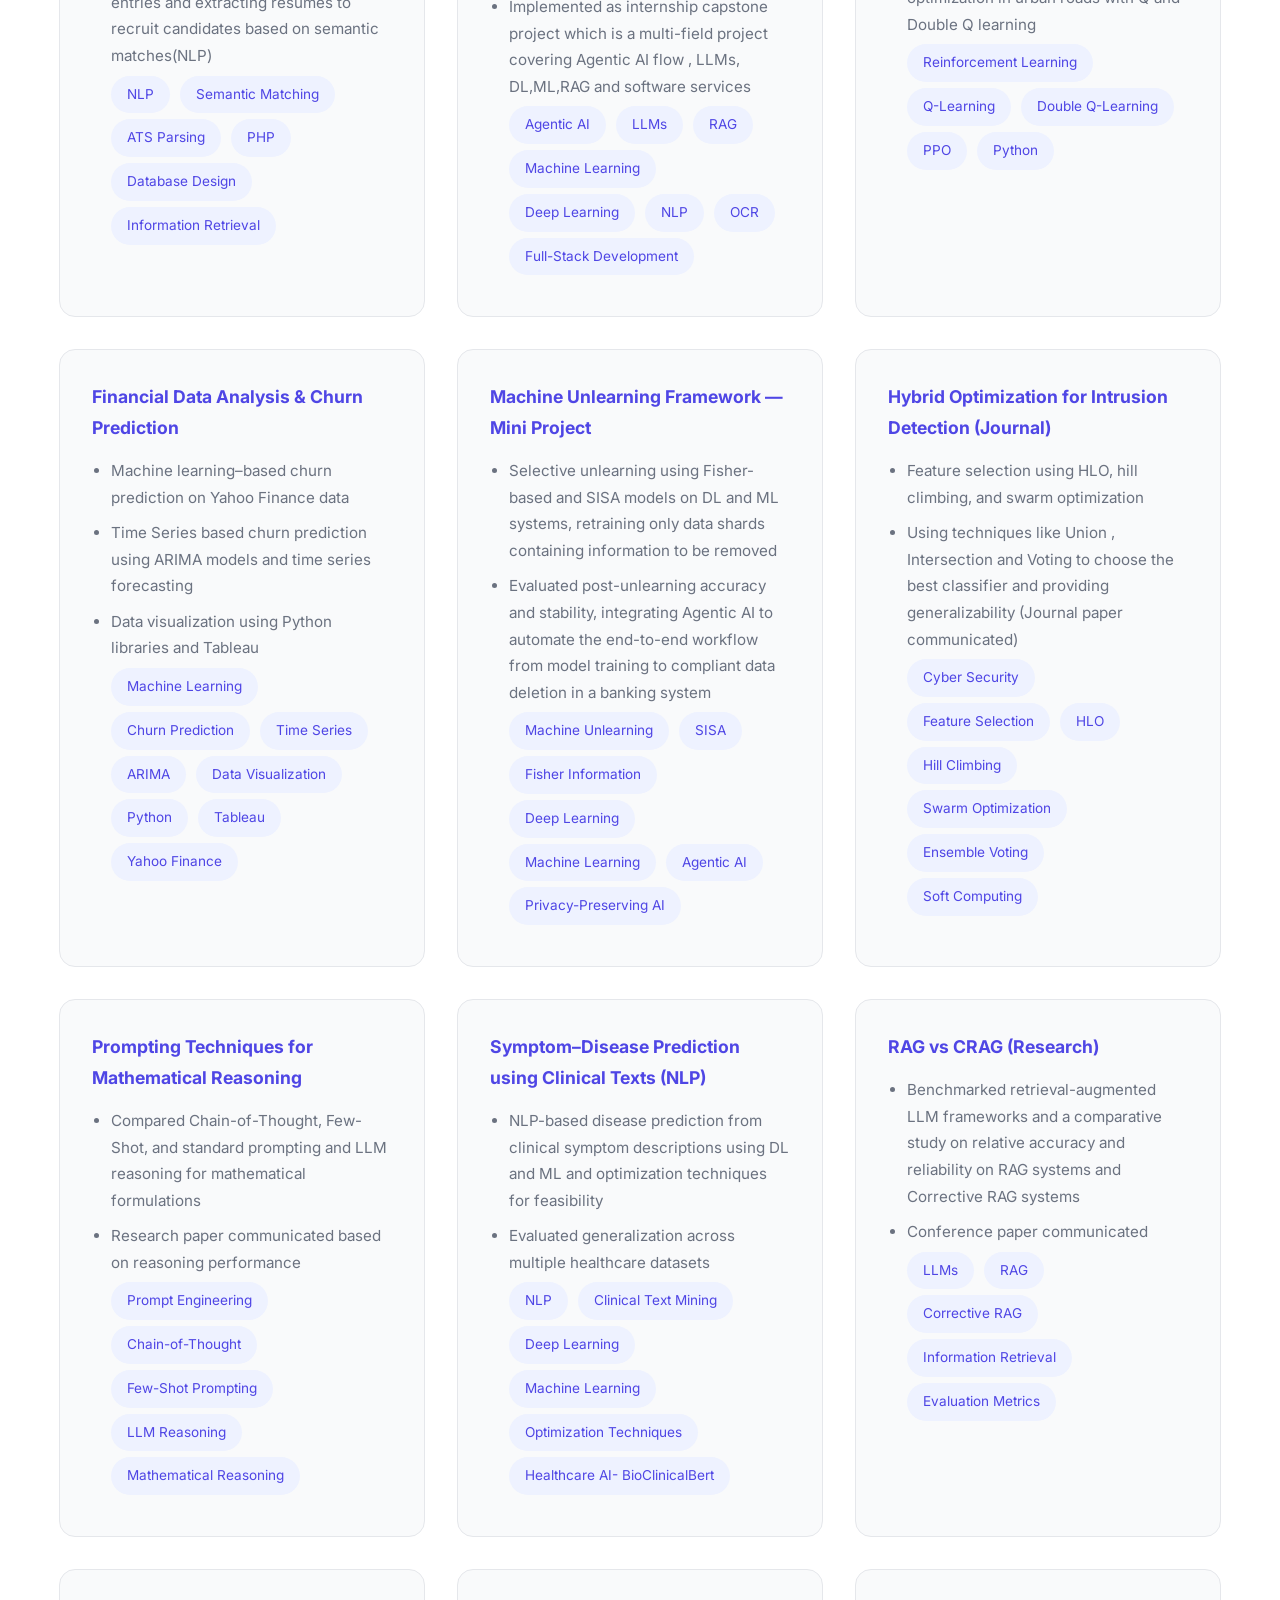
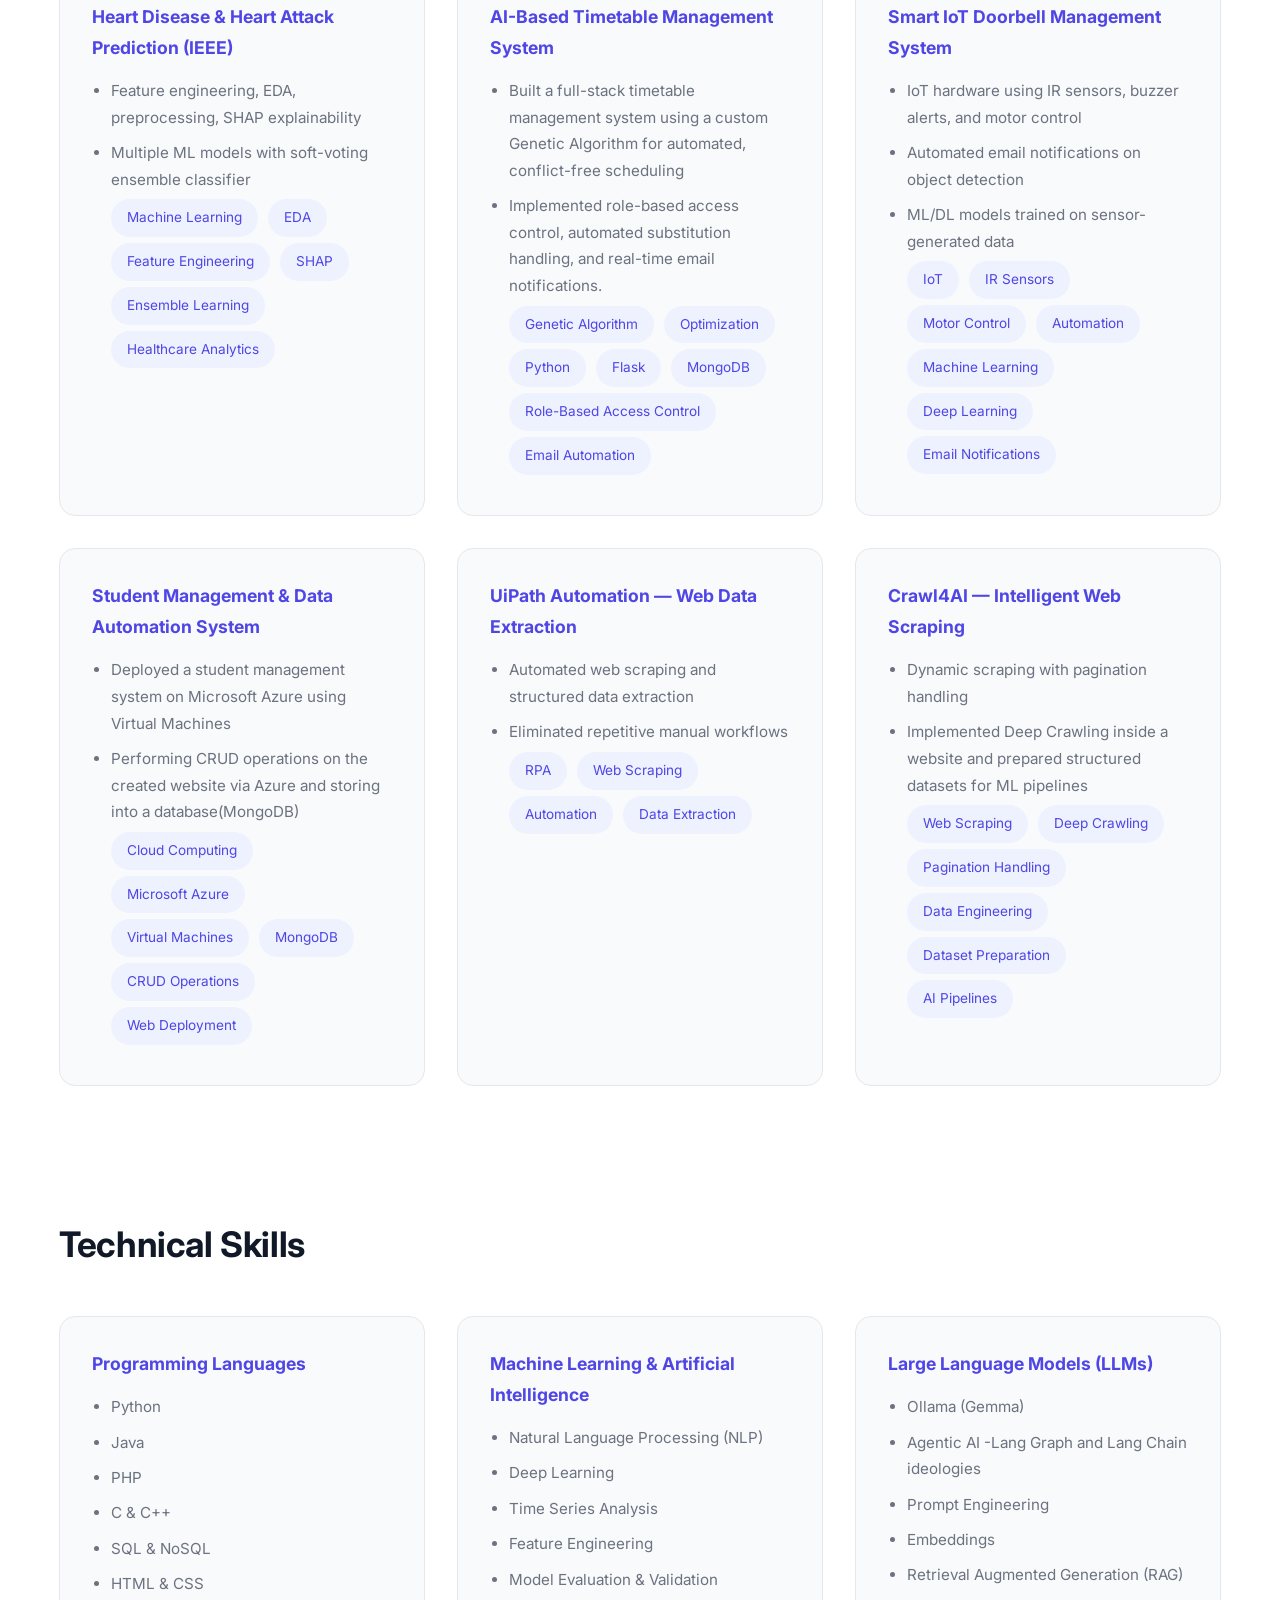
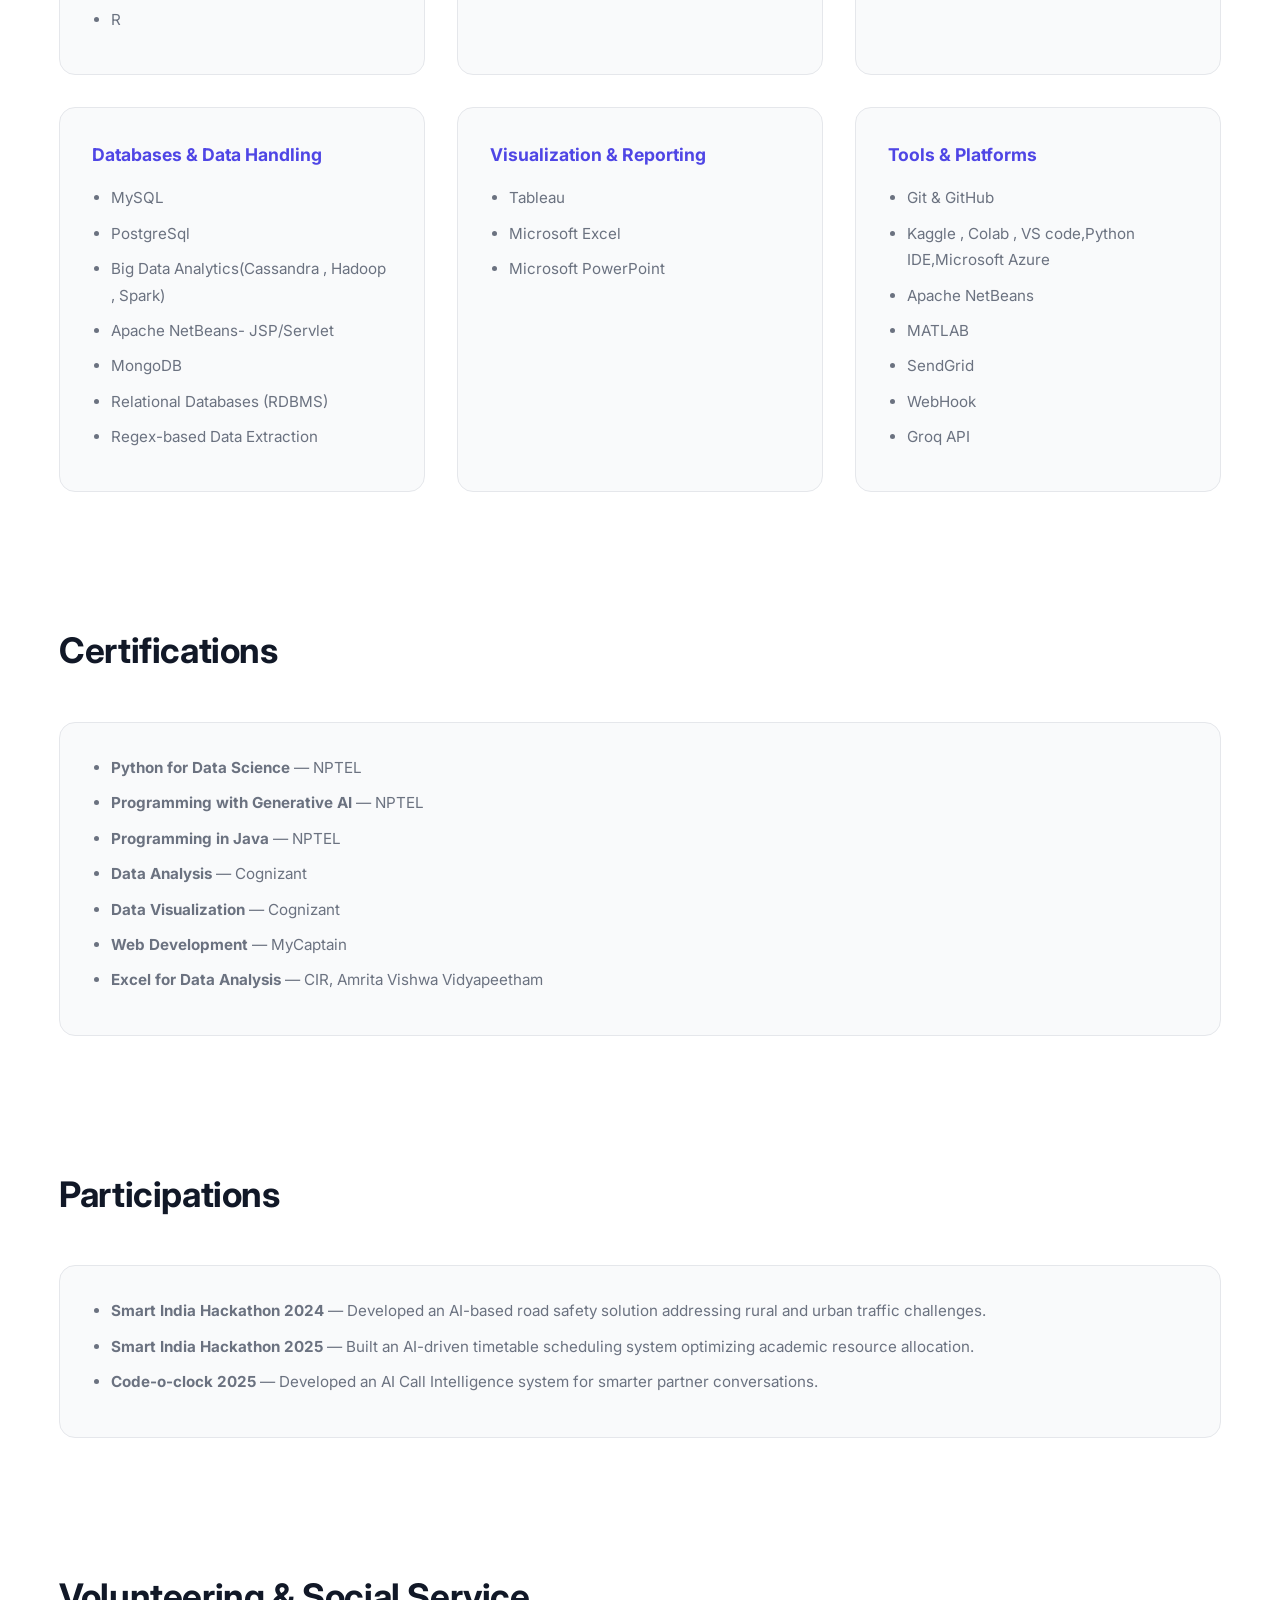
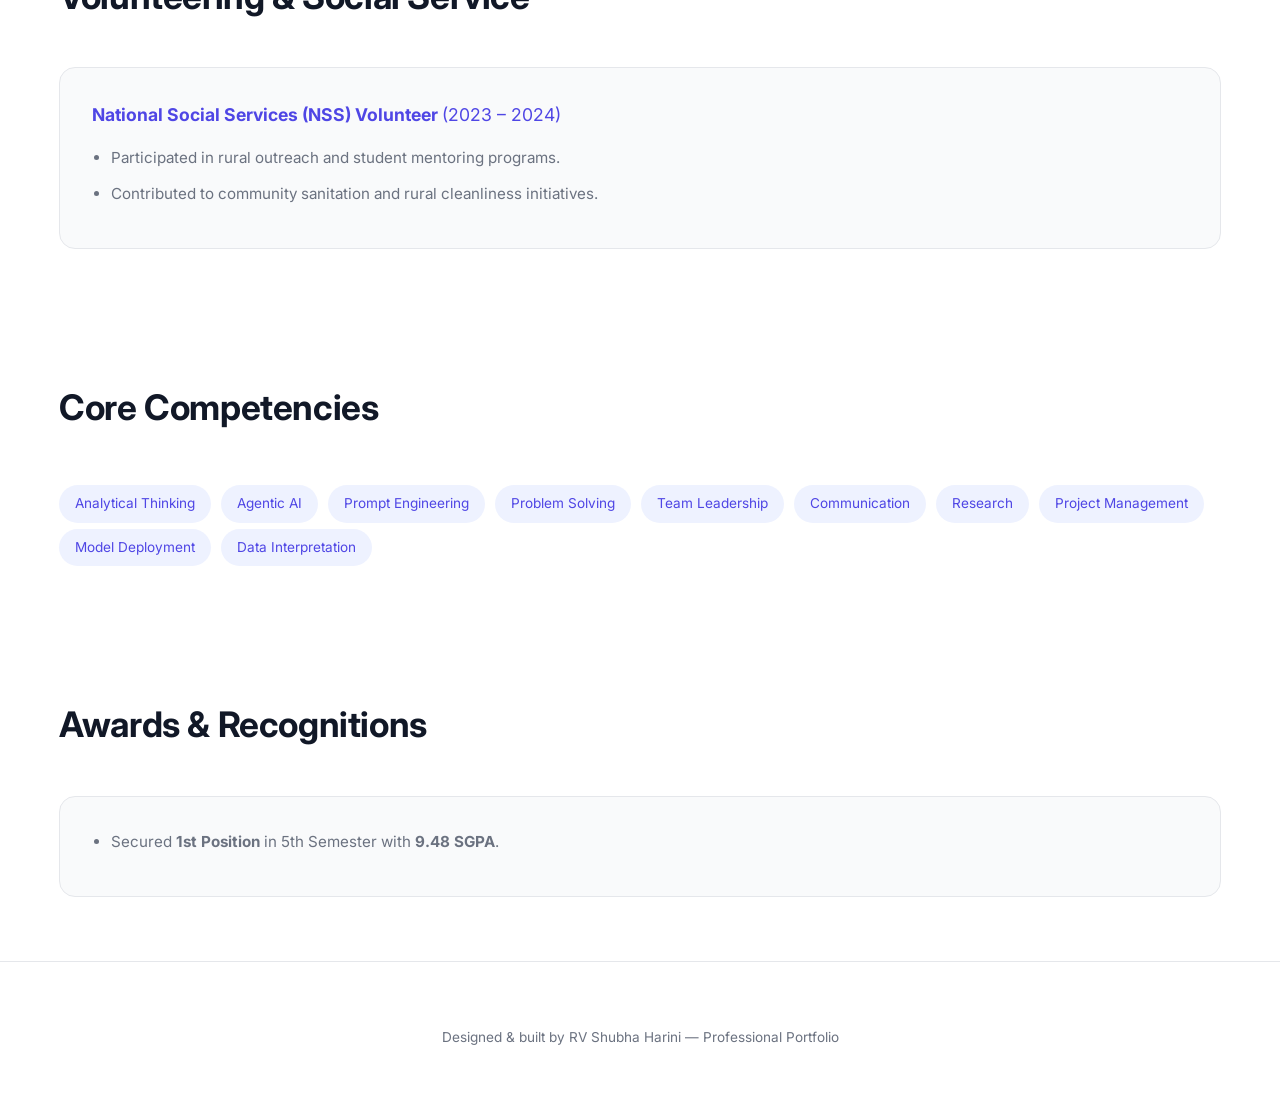
==== commit befb1c5b: "Update print statement from 'Hello' to 'Goodbye'" ====
--- a/index.html
+++ b/index.html
@@ -196,8 +196,8 @@
 <h3>Data Scientist • Machine Learning Engineer • AI Developer</h3>
 
 <p>
-Data Science graduate specializing in Machine Learning, Deep Learning, and Large Language Models.
-Experienced in intelligent automation, healthcare AI, retrieval-augmented systems, and research-driven ML solutions.
+Data Science graduate with expertise in Machine Learning, Deep Learning, and Large Language Models. Proven experience in intelligent automation, healthcare AI, retrieval-augmented generation (RAG), and research-driven machine learning solutions.
+	Focused on translating advanced ML research into impactful, production-ready solutions.
 </p>
 
 <div class="contact">
@@ -347,8 +347,8 @@
   <div class="card">
     <h4>Machine Unlearning Framework — Mini Project</h4>
     <ul>
-      <li>Selective unlearning using Fisher-based and SISA models applied on DL and ML models repectively for retraining only shards that contain the data to be forgotten</li>
-      <li>Evaluated accuracy and stability after unlearning and incorperated Agentic AI to automate the entire workflow for a basic banking system developed from model training till unlearning their records that need to be deleted completely based on request
+      <li>Selective unlearning using Fisher-based and SISA models on DL and ML systems, retraining only data shards containing information to be removed</li>
+<li>Evaluated post-unlearning accuracy and stability, integrating Agentic AI to automate the end-to-end workflow from model training to compliant data deletion in a banking system
 <div class="skills">
   <span>Machine Unlearning</span>
   <span>SISA</span>
@@ -449,8 +449,9 @@
 <div class="card">
   <h4>AI-Based Timetable Management System</h4>
   <ul>
-    <li>Developed a full-stack timetable management system with a custom Genetic Algorithm for automated, conflict-free schedule generation.</li>
-    <li>Implemented role-based access control, an automated substitution management system, and real-time email notifications.
+    <li>Built a full-stack timetable management system using a custom Genetic Algorithm for automated, conflict-free scheduling</li>
+<li>Implemented role-based access control, automated substitution handling, and real-time email notifications.
+
 <div class="skills">
   <span>Genetic Algorithm</span>
   <span>Optimization</span>
@@ -719,3 +720,4 @@
 
 </body>
 </html>
+
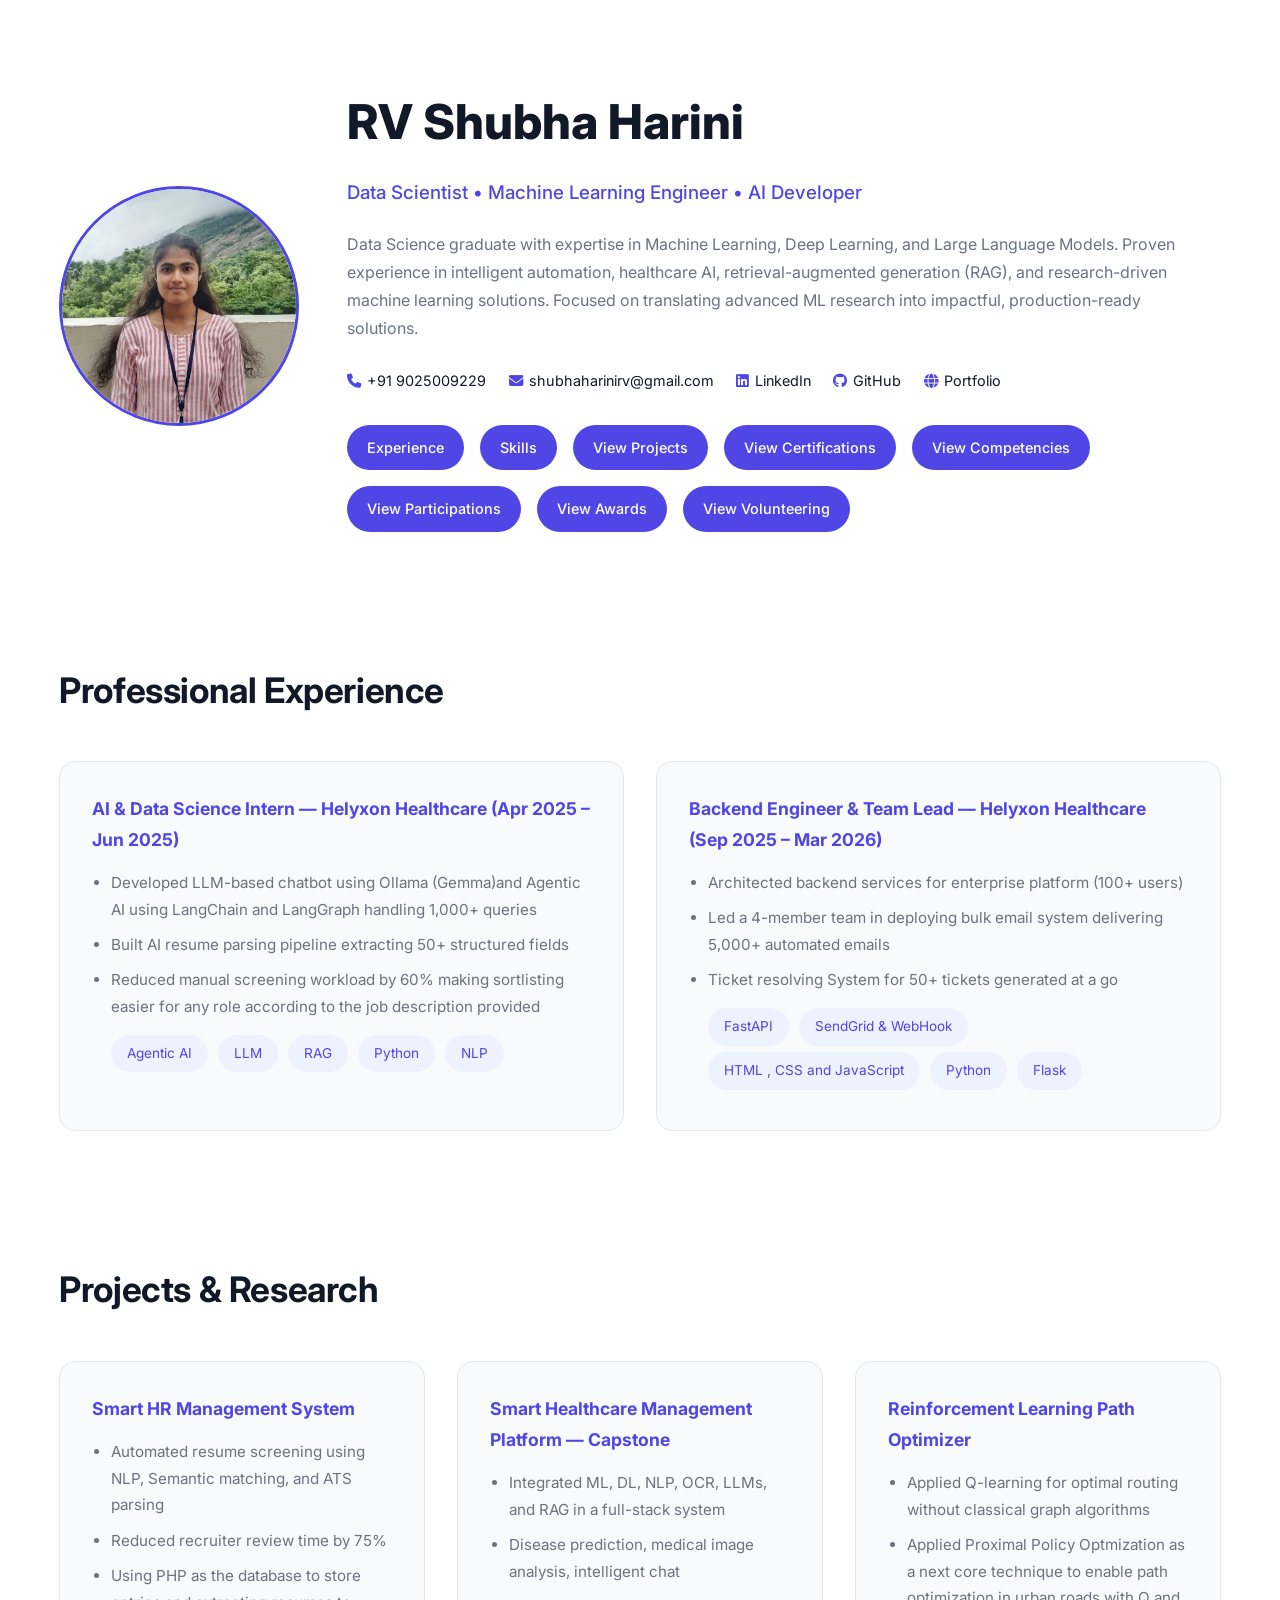
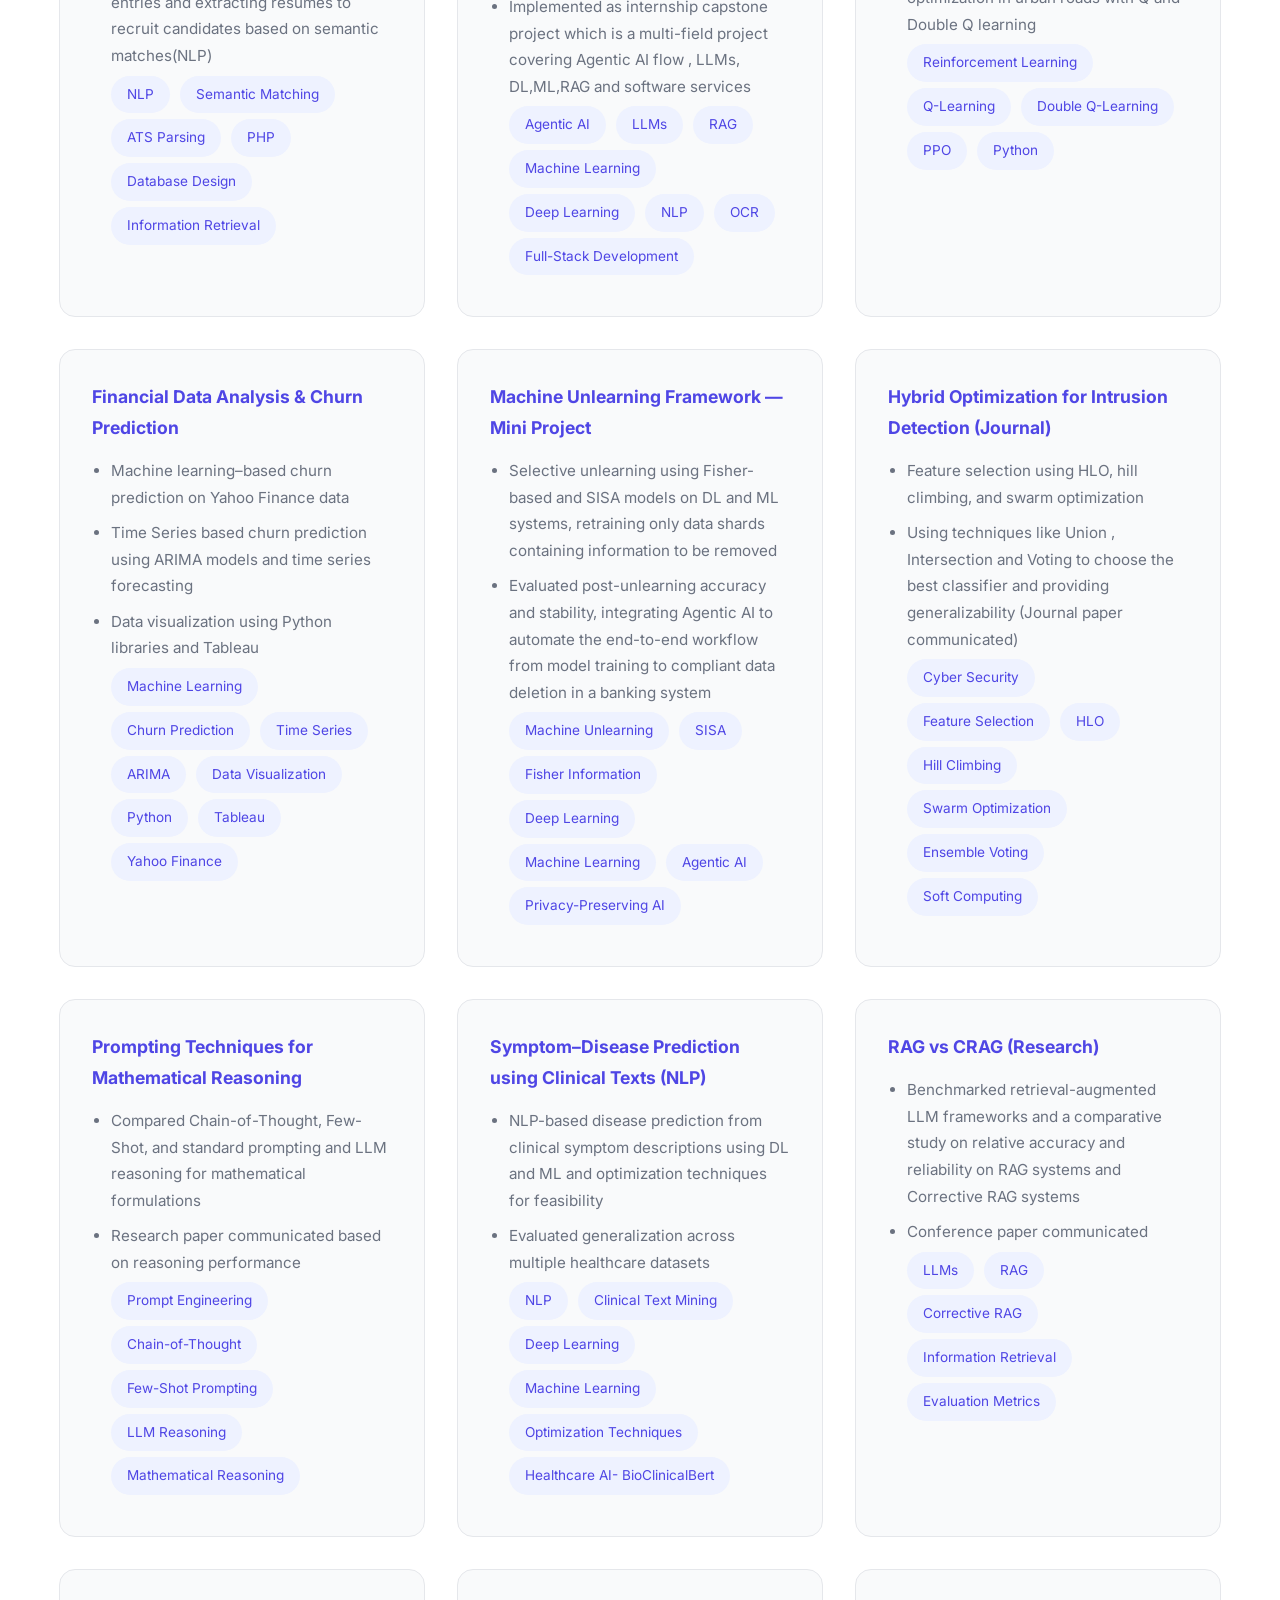
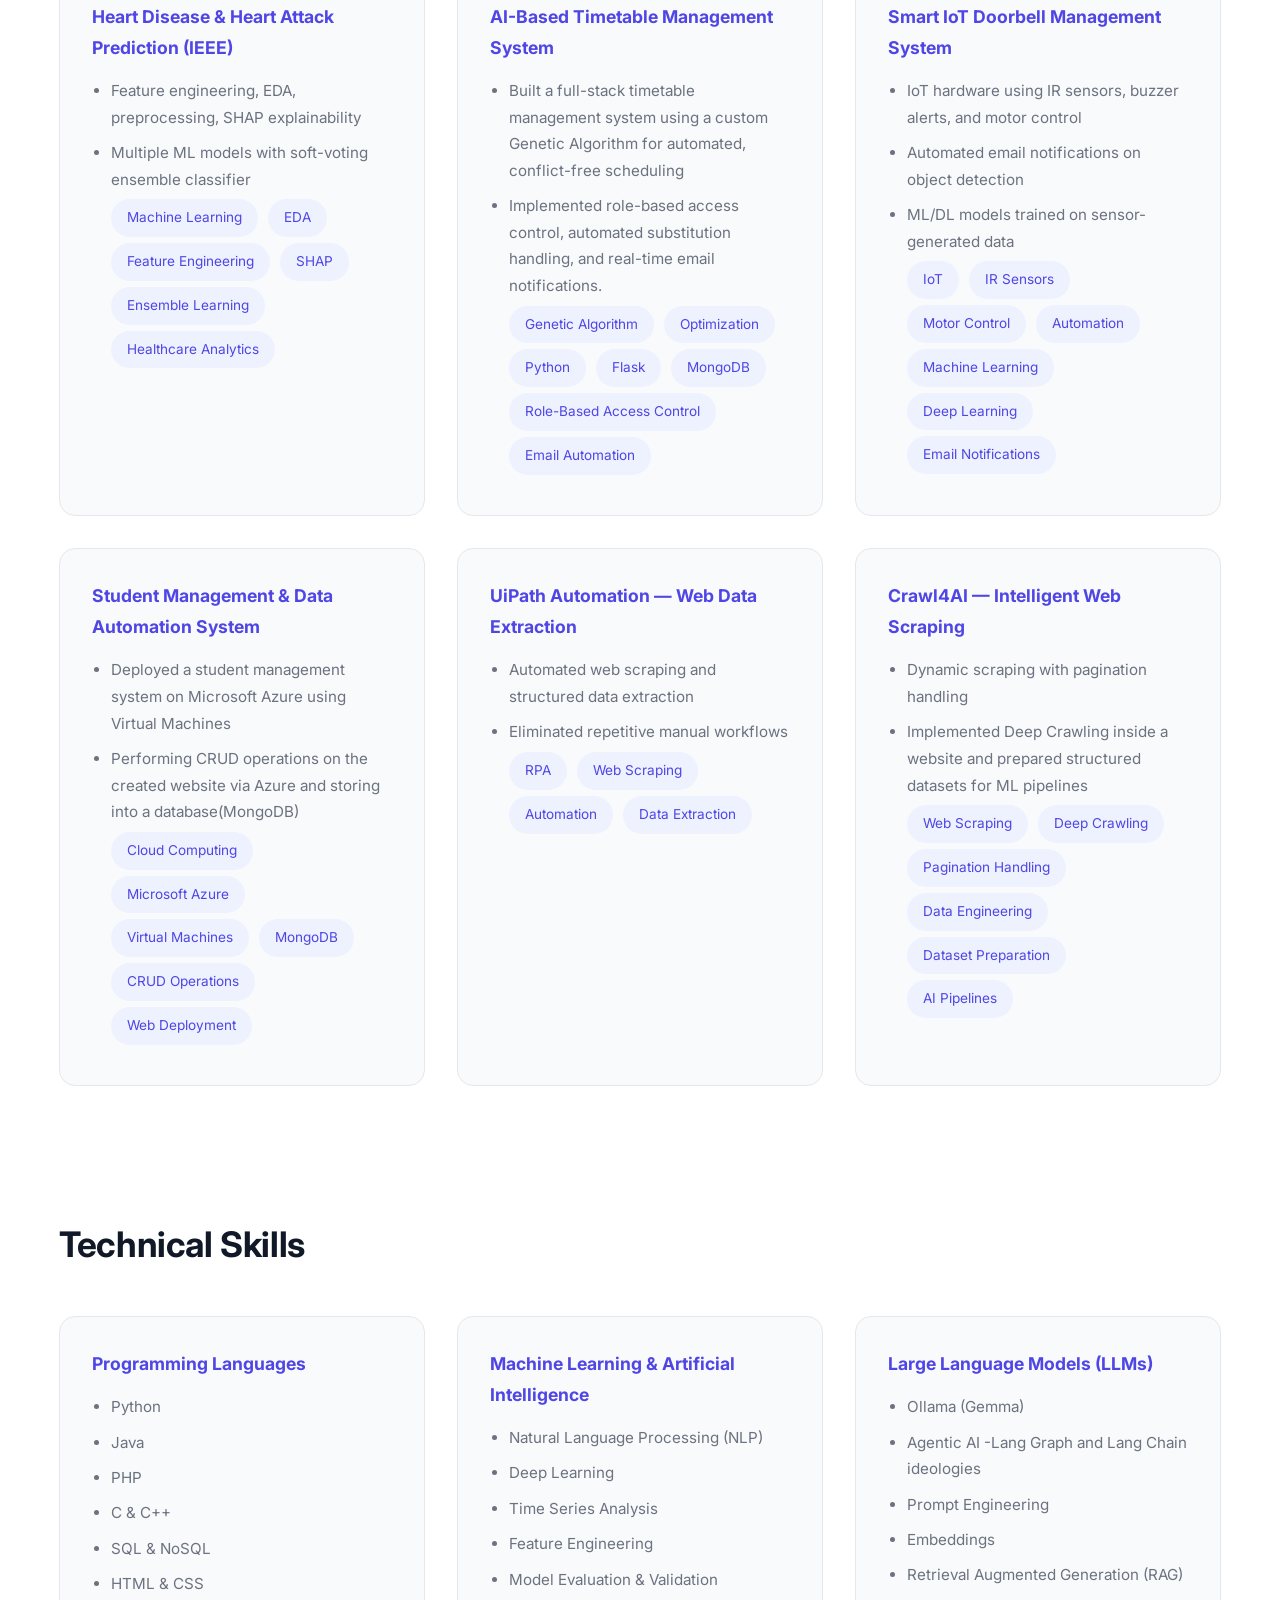
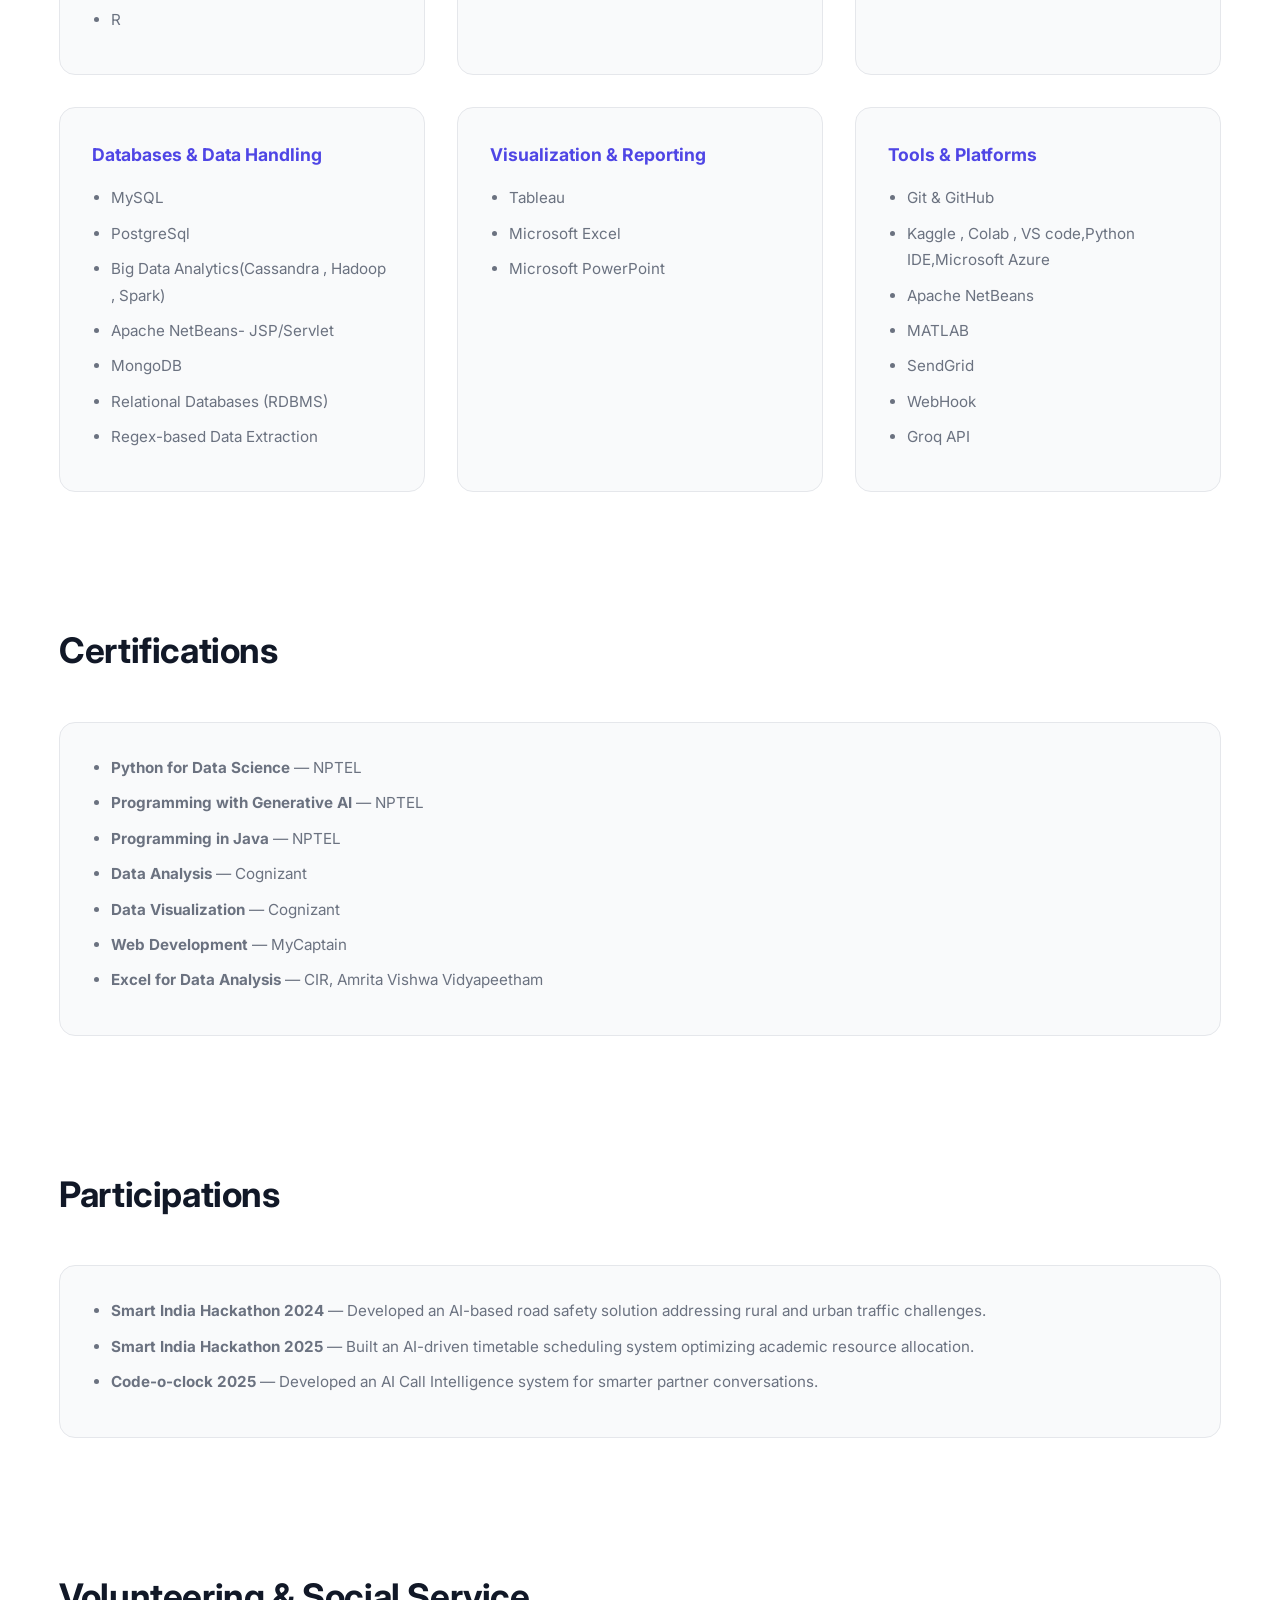
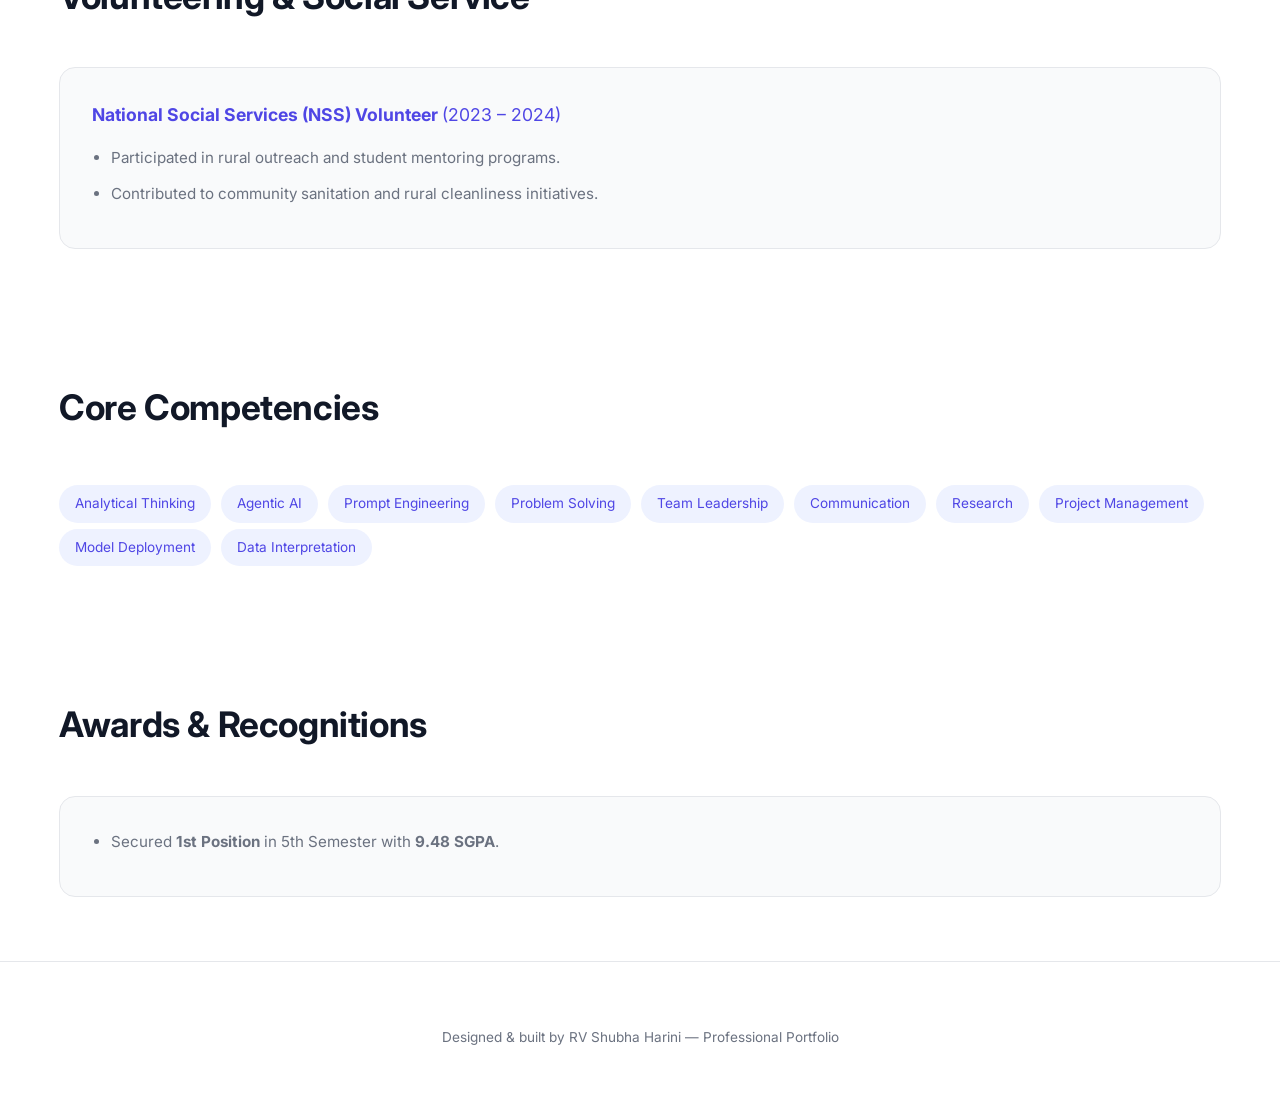
==== commit 864f98ae: "Update print statement from 'Hello' to 'Goodbye'" ====
--- a/index.html
+++ b/index.html
@@ -230,7 +230,7 @@
 <div class="card">
 <h4>AI & Data Science Intern — Helyxon Healthcare (Apr 2025 – Jun 2025)</h4>
 <ul>
-<li>Developed LLM-based chatbot using Ollama (Gemma)and Agentic AIusing LangChain and LangGraph handling 1,000+ queries</li>
+<li>Developed LLM-based chatbot using Ollama (Gemma)and Agentic AI using LangChain and LangGraph handling 1,000+ queries</li>
 <li>Built AI resume parsing pipeline extracting 50+ structured fields</li>
 <li>Reduced manual screening workload by 60% making sortlisting easier for any role according to the job description provided
 <div class="skills" style="margin-top:8px;">
@@ -721,3 +721,4 @@
 </body>
 </html>
 
+
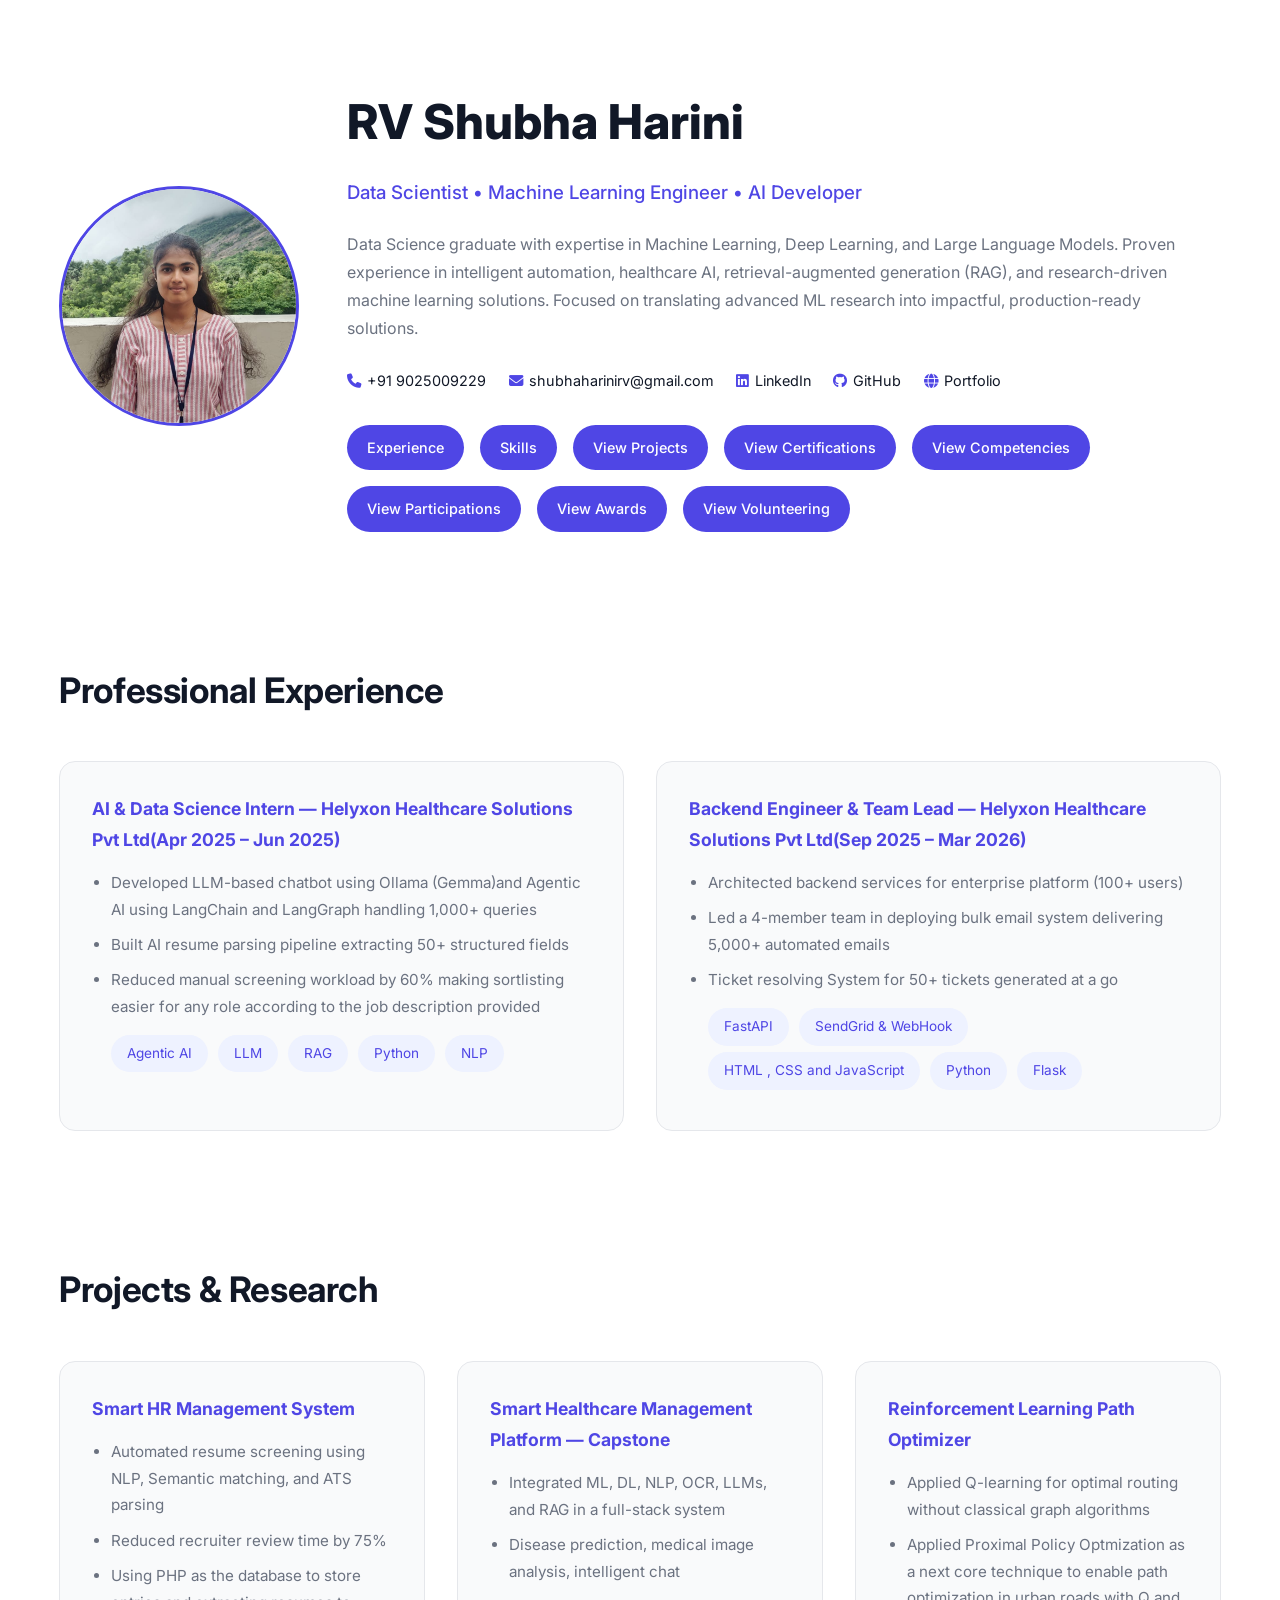
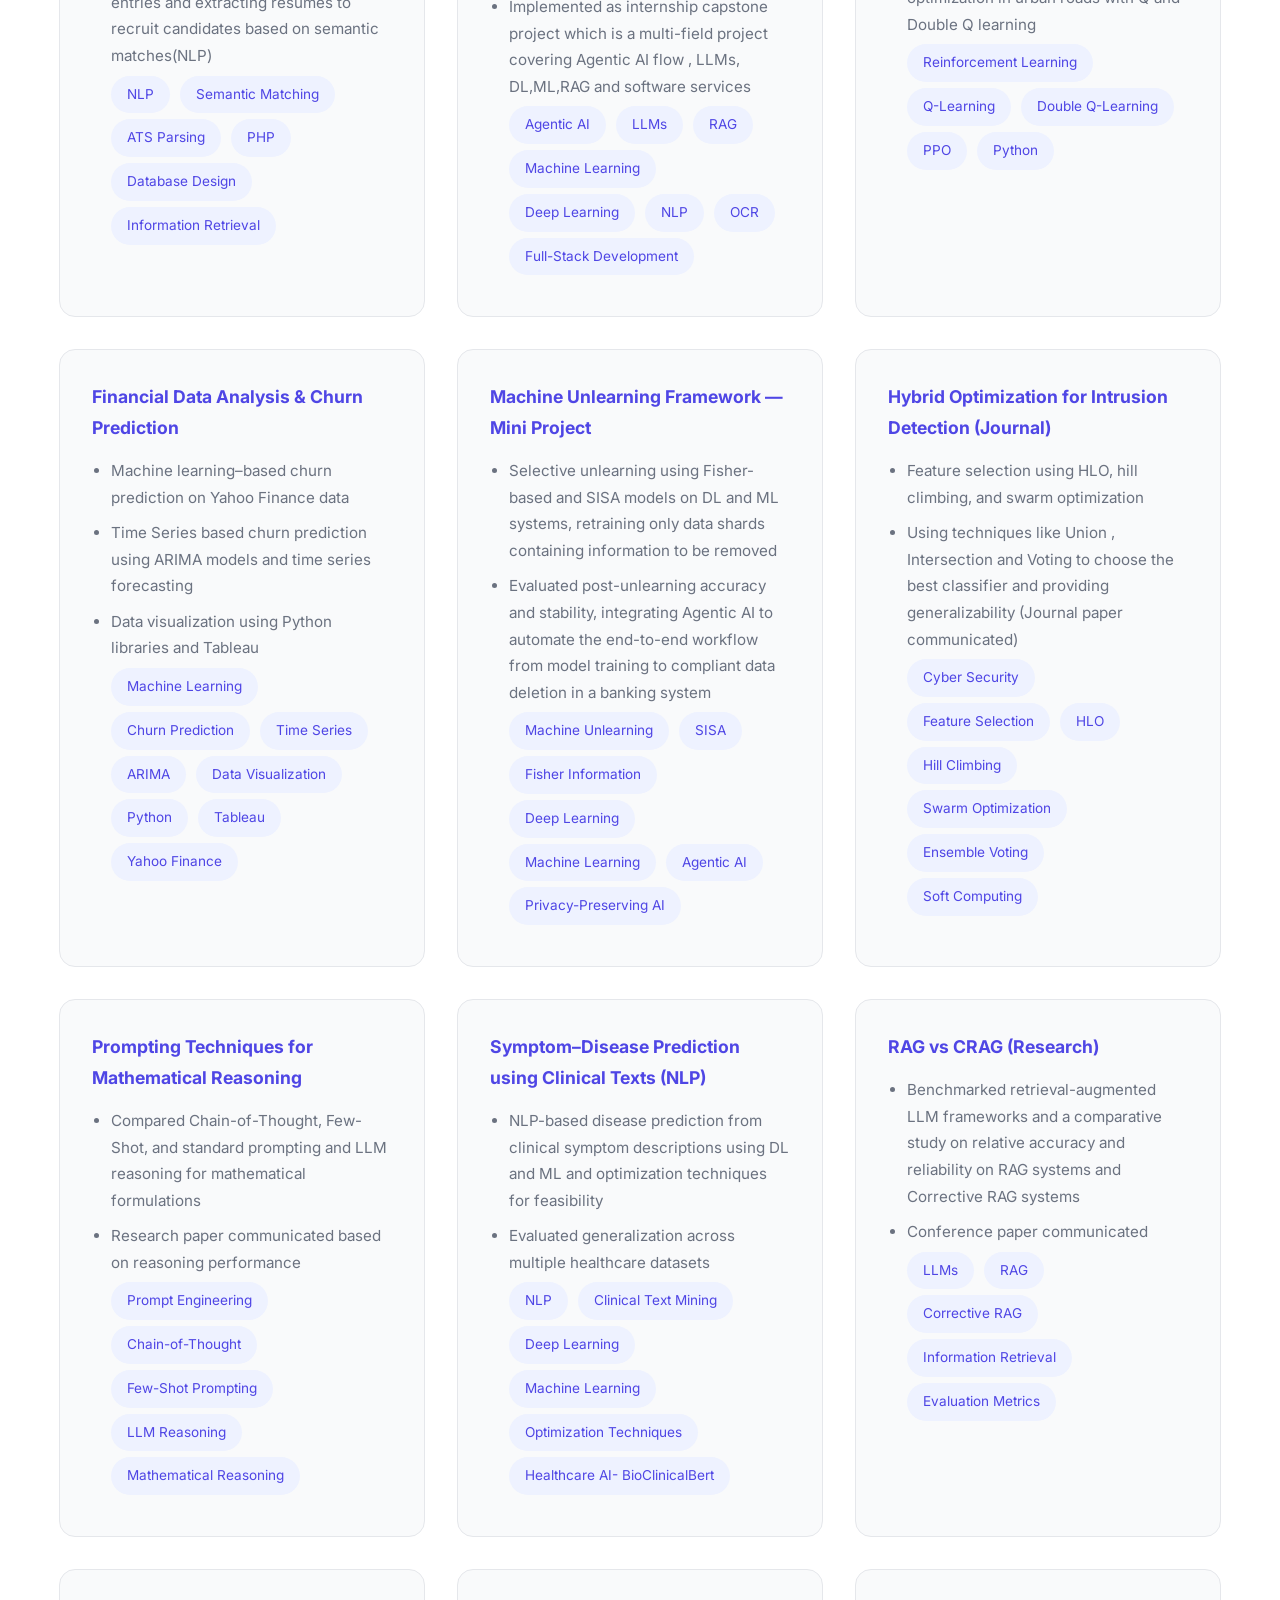
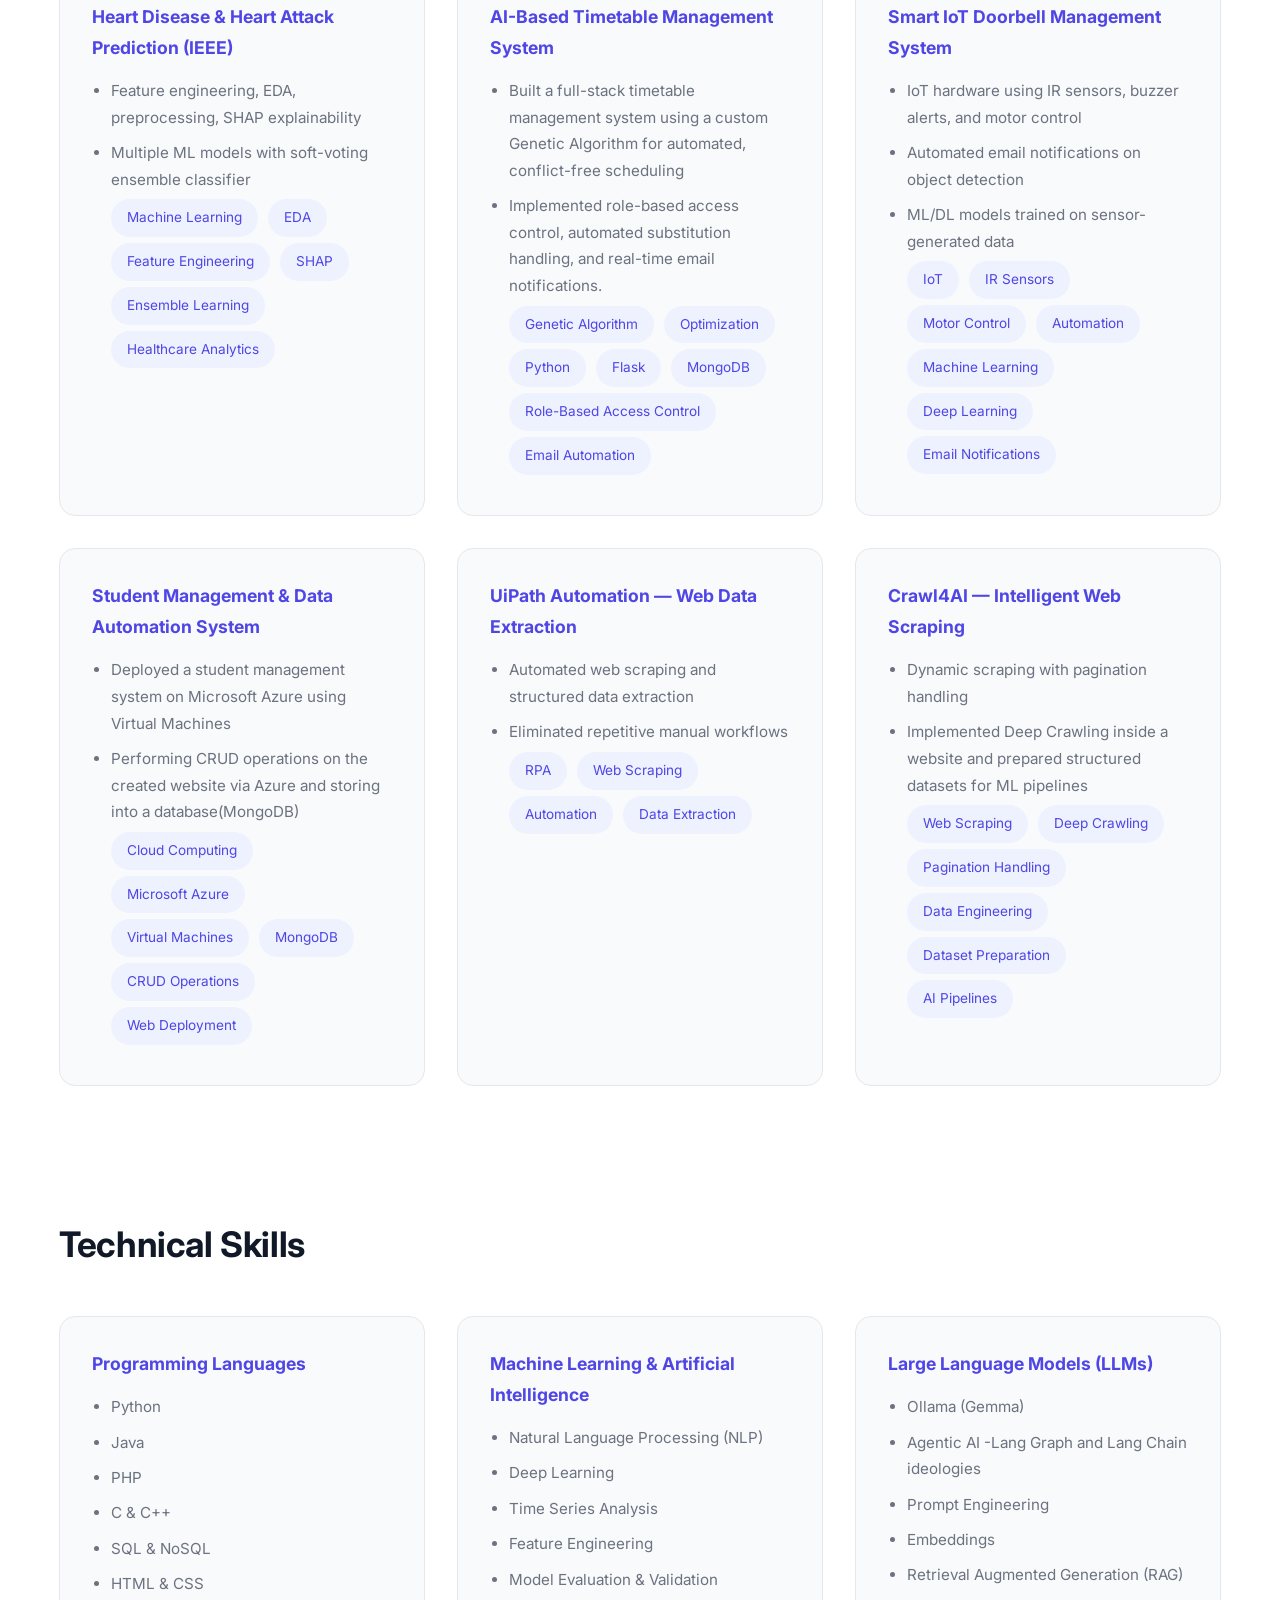
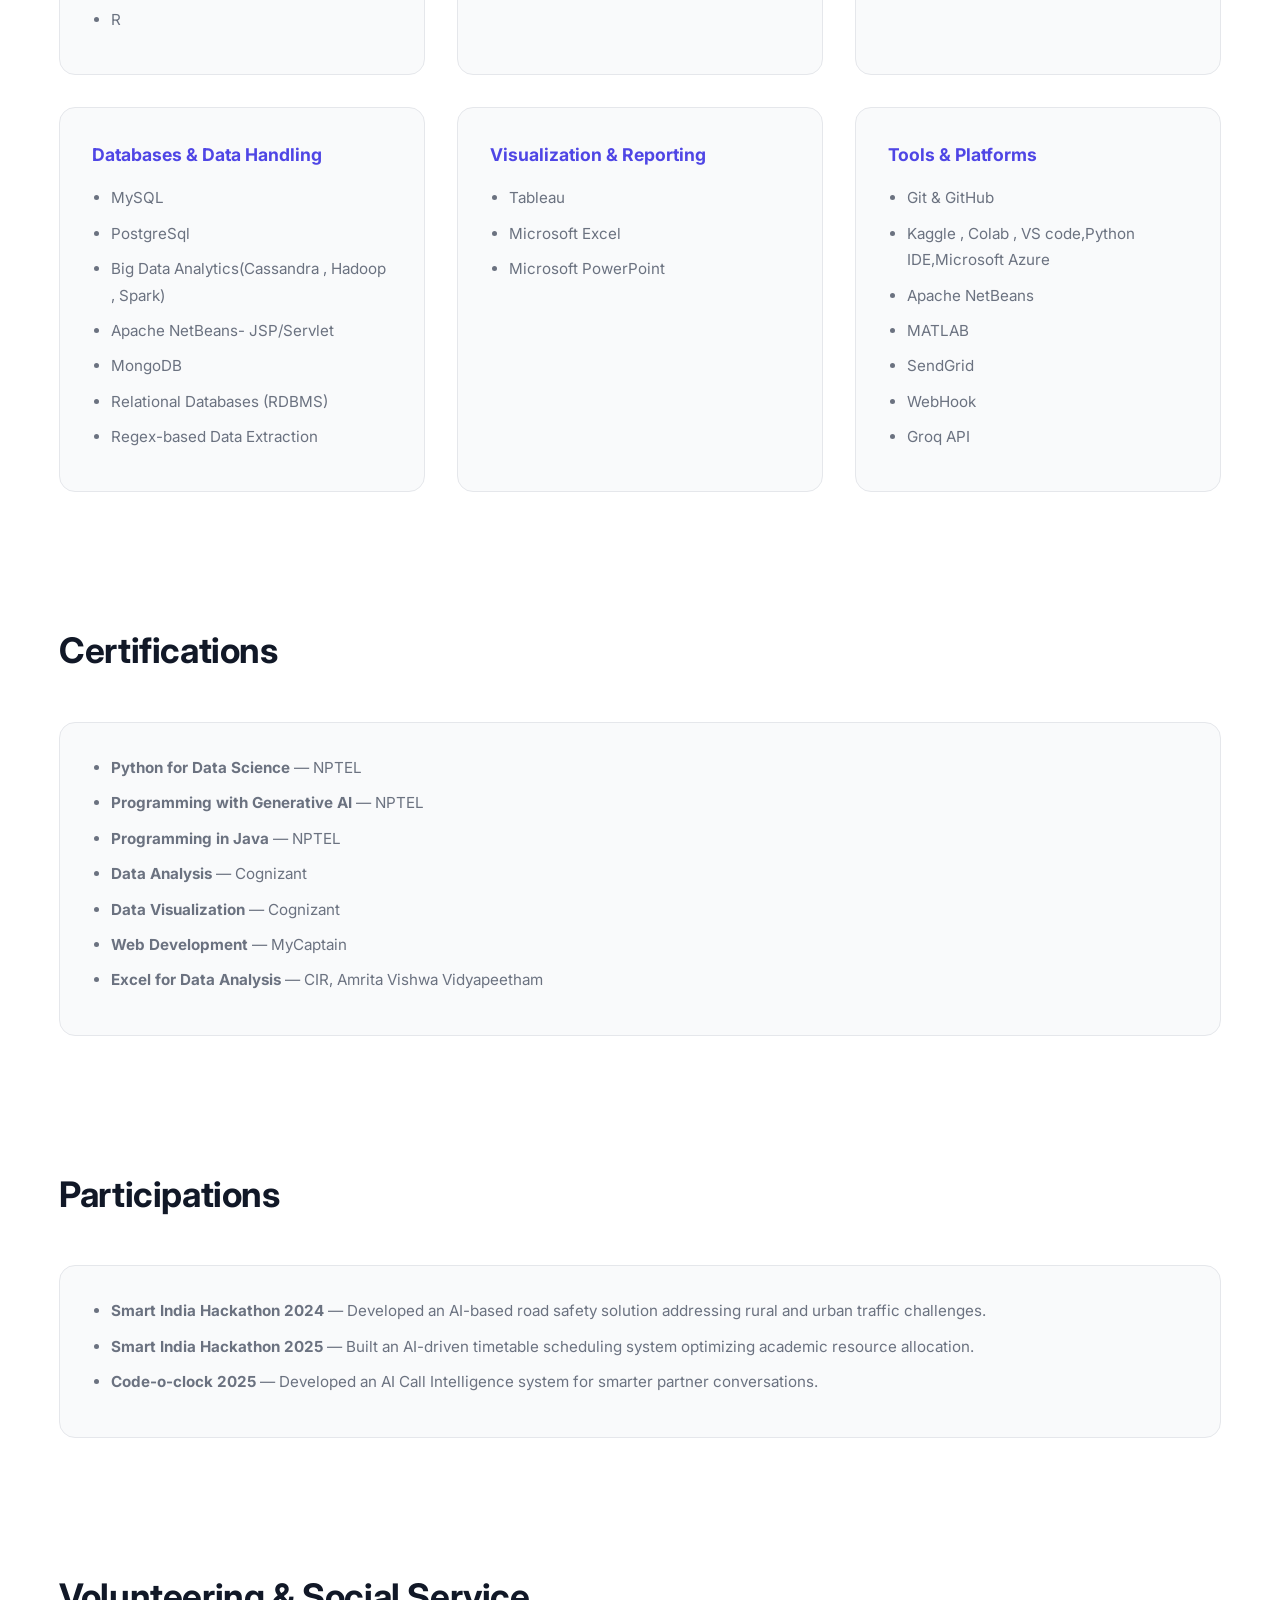
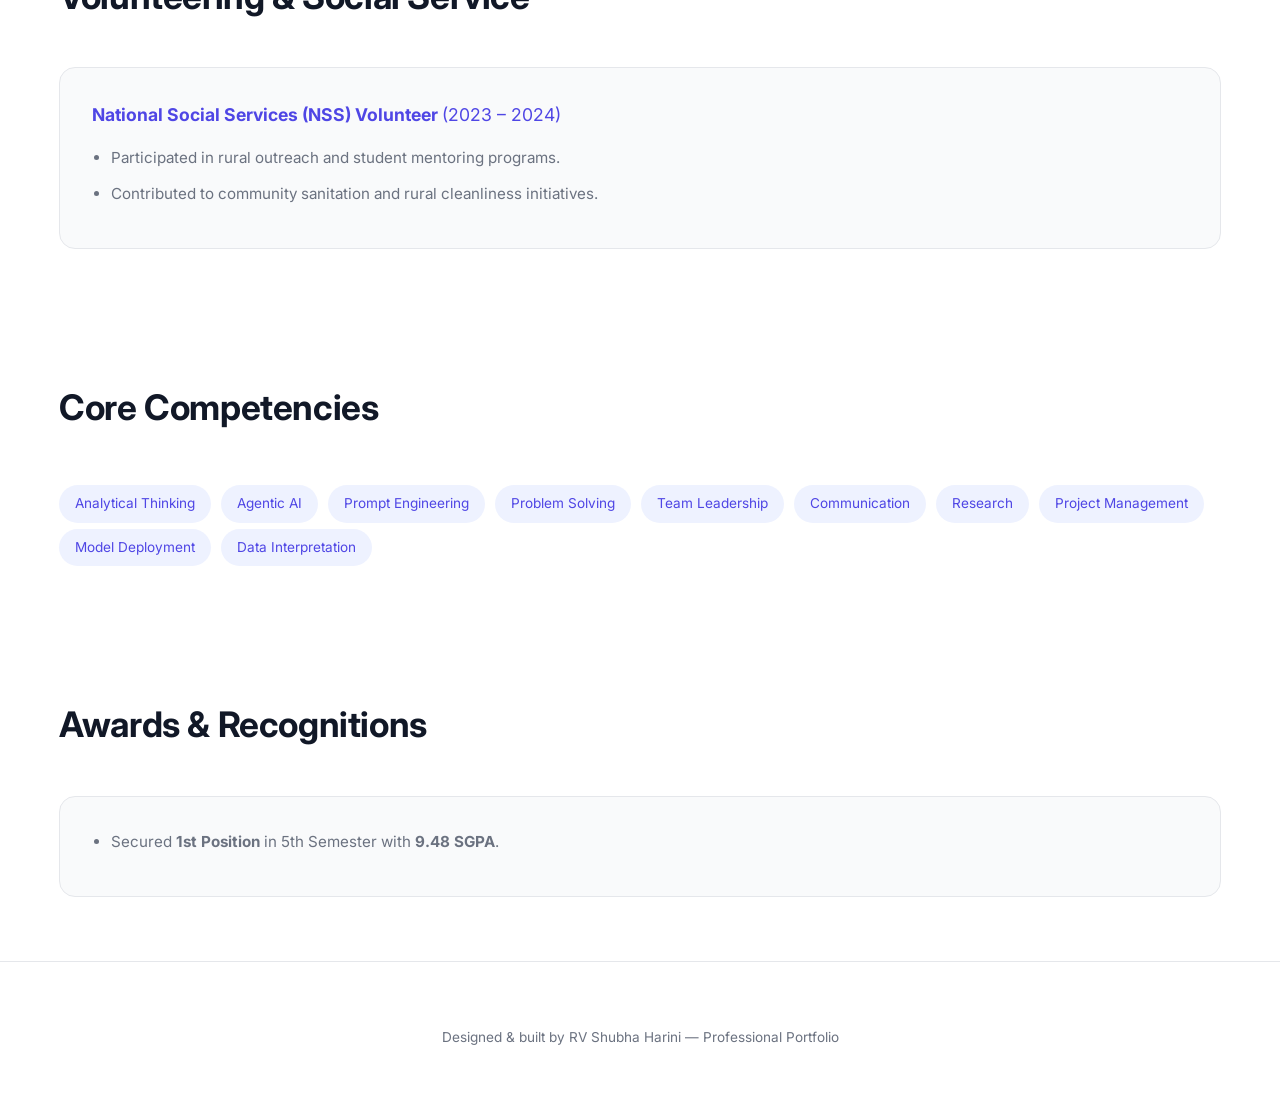
==== commit 1e82560b: "Update index.html" ====
--- a/index.html
+++ b/index.html
@@ -228,7 +228,7 @@
 <div class="grid">
 
 <div class="card">
-<h4>AI & Data Science Intern — Helyxon Healthcare (Apr 2025 – Jun 2025)</h4>
+<h4>AI & Data Science Intern — Helyxon Healthcare Solutions Pvt Ltd(Apr 2025 – Jun 2025)</h4>
 <ul>
 <li>Developed LLM-based chatbot using Ollama (Gemma)and Agentic AI using LangChain and LangGraph handling 1,000+ queries</li>
 <li>Built AI resume parsing pipeline extracting 50+ structured fields</li>
@@ -245,7 +245,7 @@
 </div>
 
 <div class="card">
-<h4>Backend Engineer & Team Lead — Helyxon Healthcare (Sep 2025 – Mar 2026)</h4>
+<h4>Backend Engineer & Team Lead — Helyxon Healthcare Solutions Pvt Ltd(Sep 2025 – Mar 2026)</h4>
 <ul>
 <li>Architected backend services for enterprise platform (100+ users)</li>
 <li>Led a 4-member team in deploying bulk email system delivering 5,000+ automated emails</li>
@@ -722,3 +722,4 @@
 </html>
 
 
+
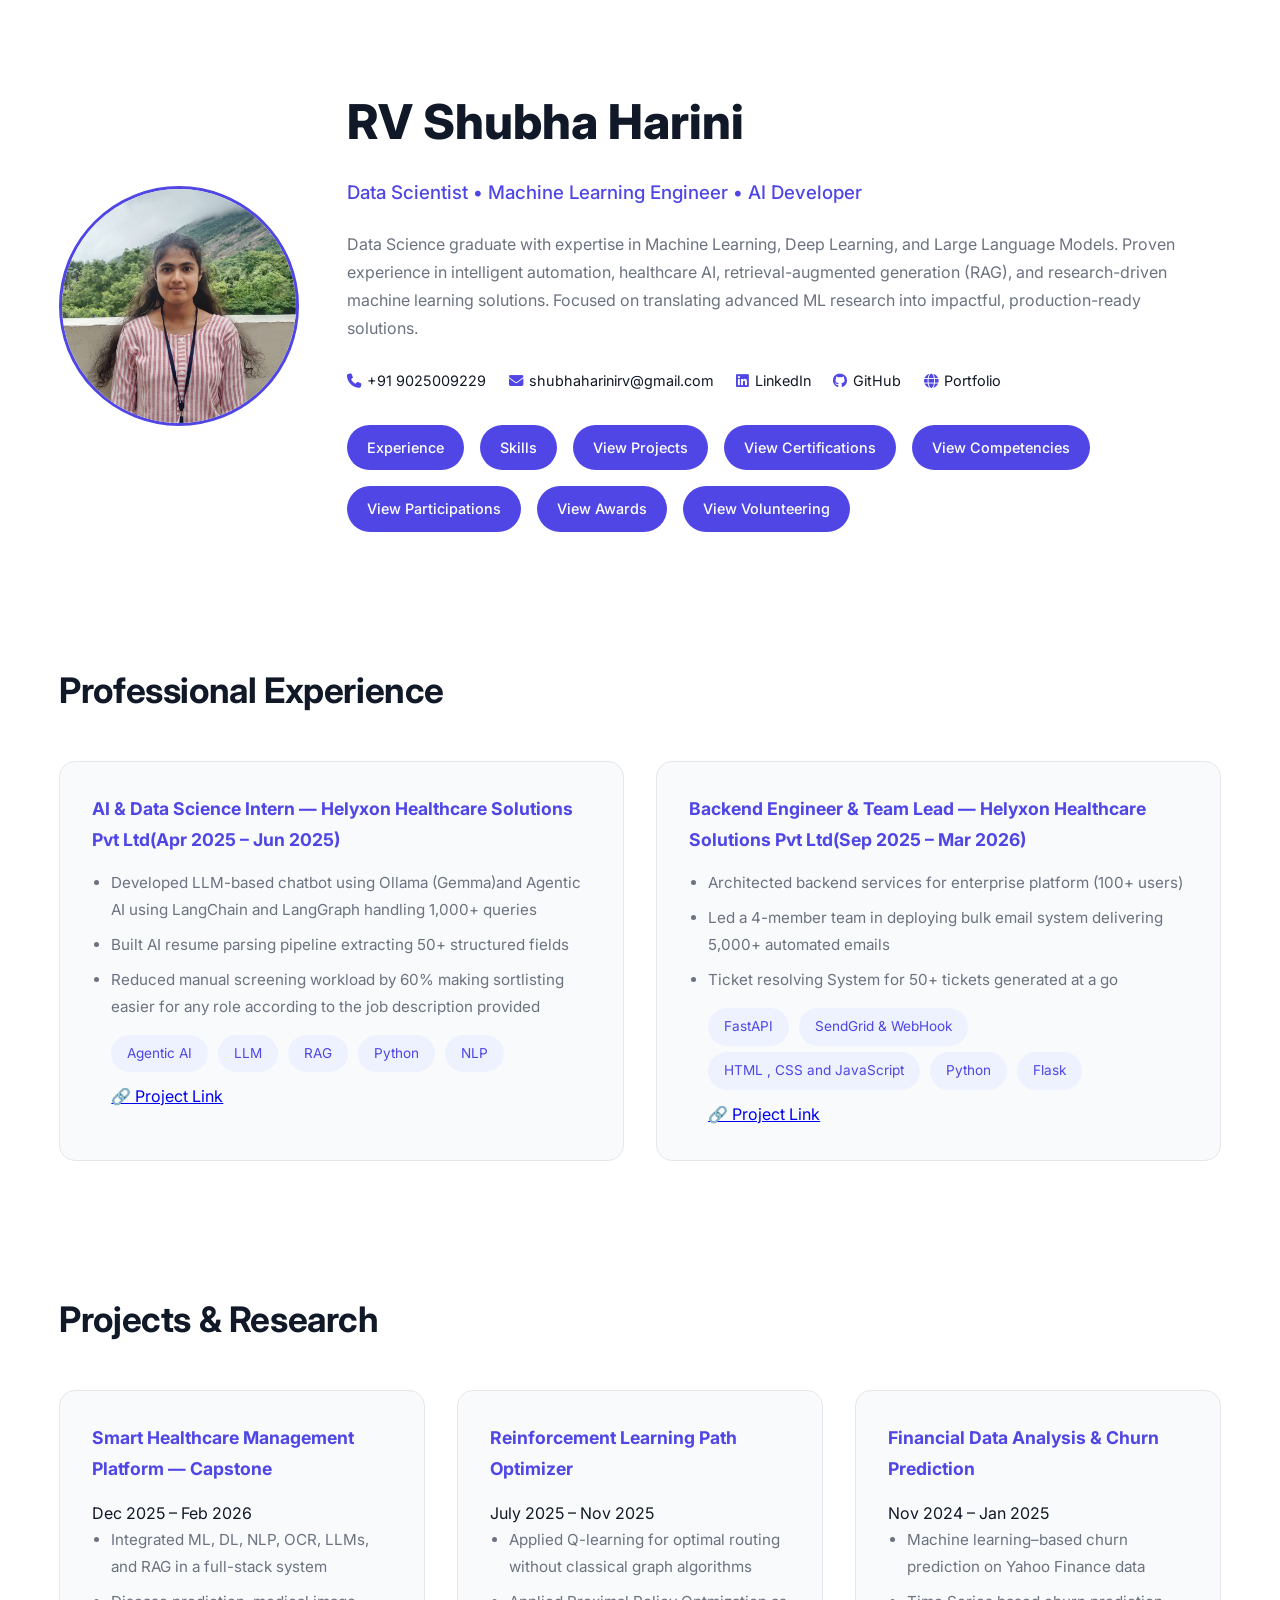
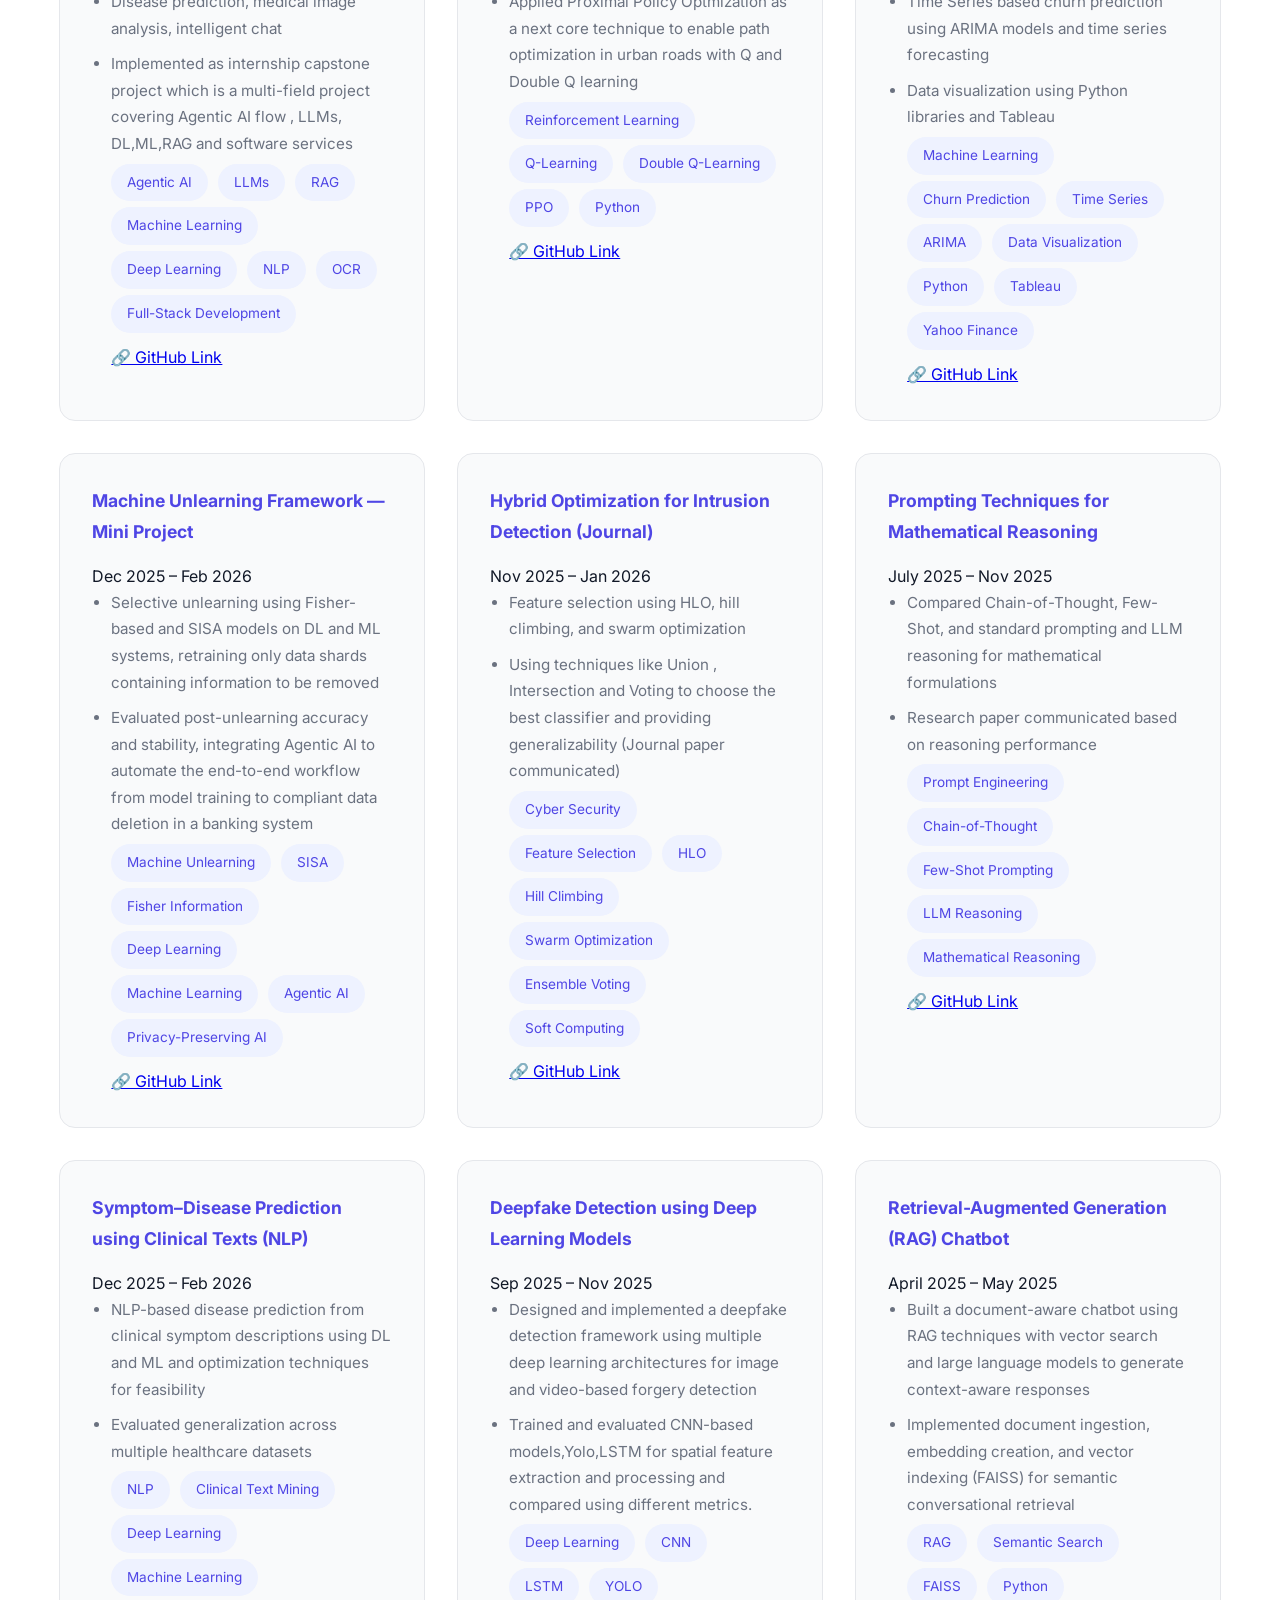
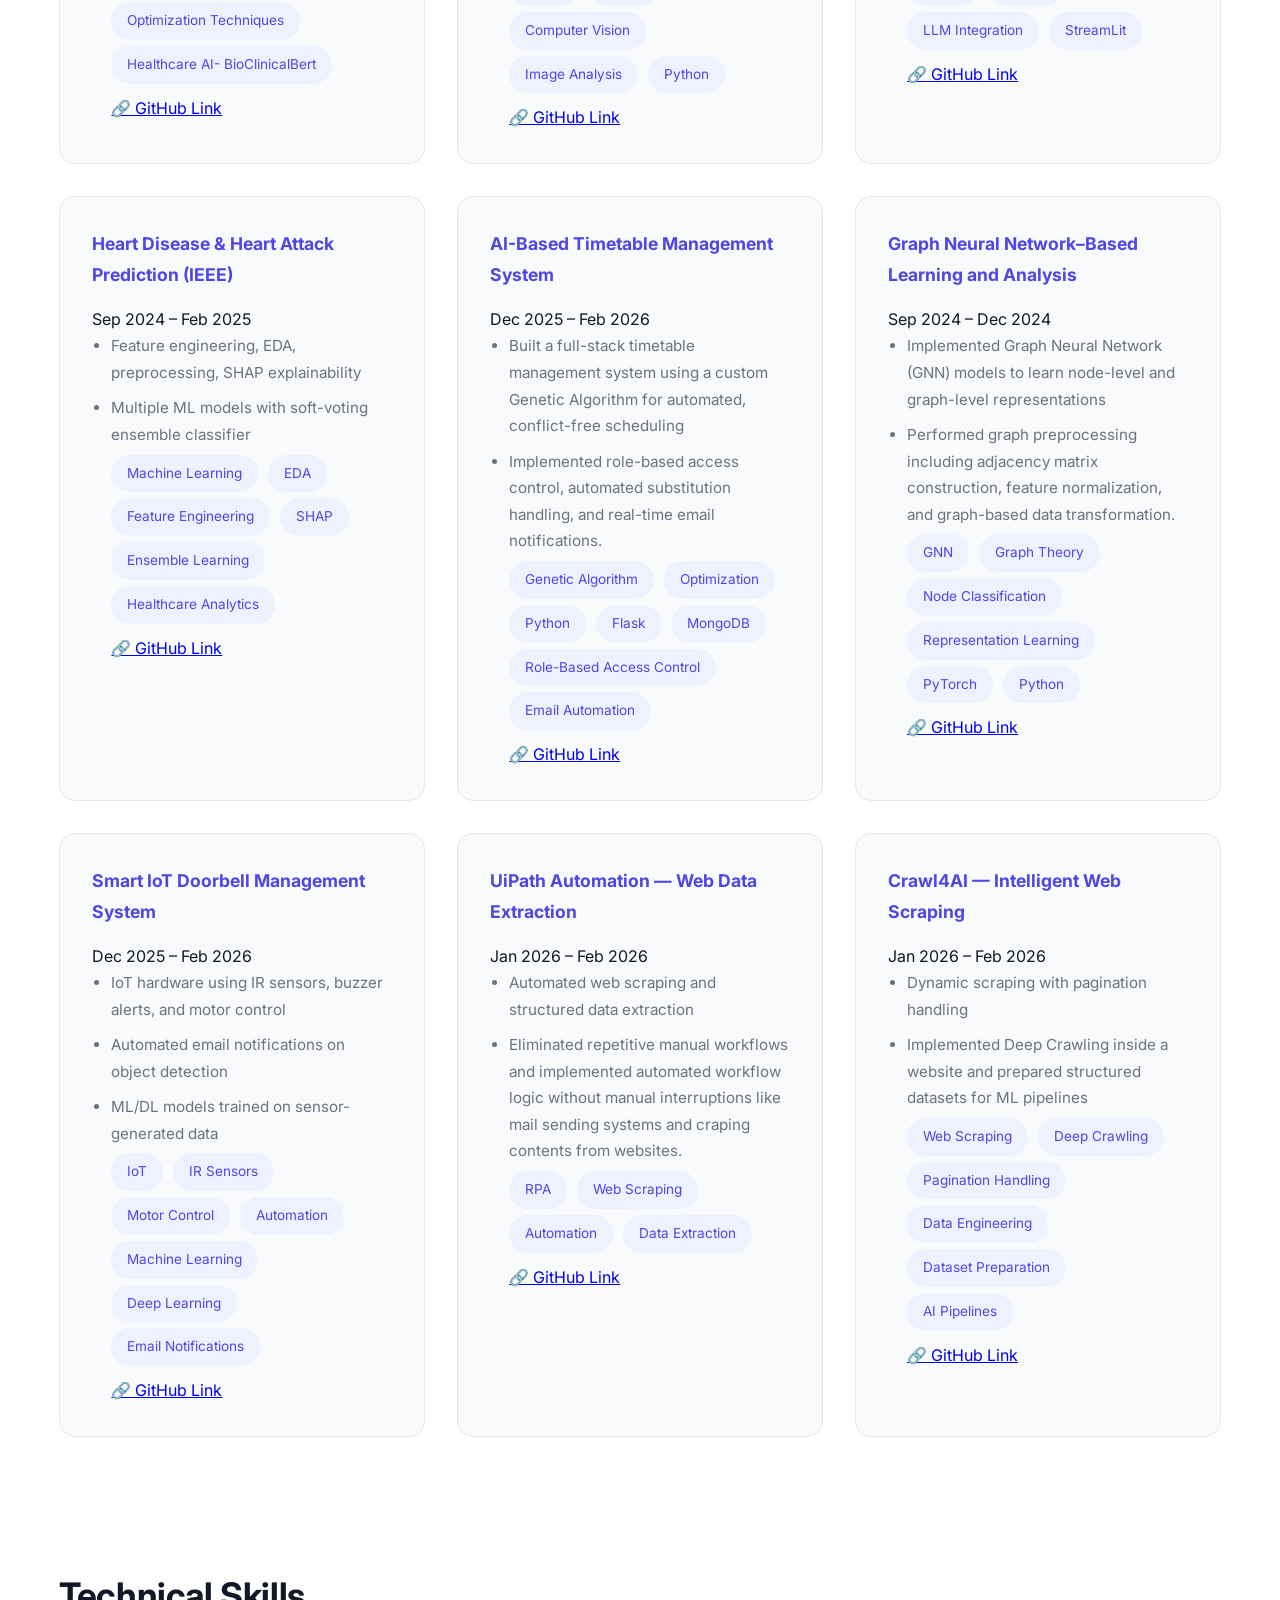
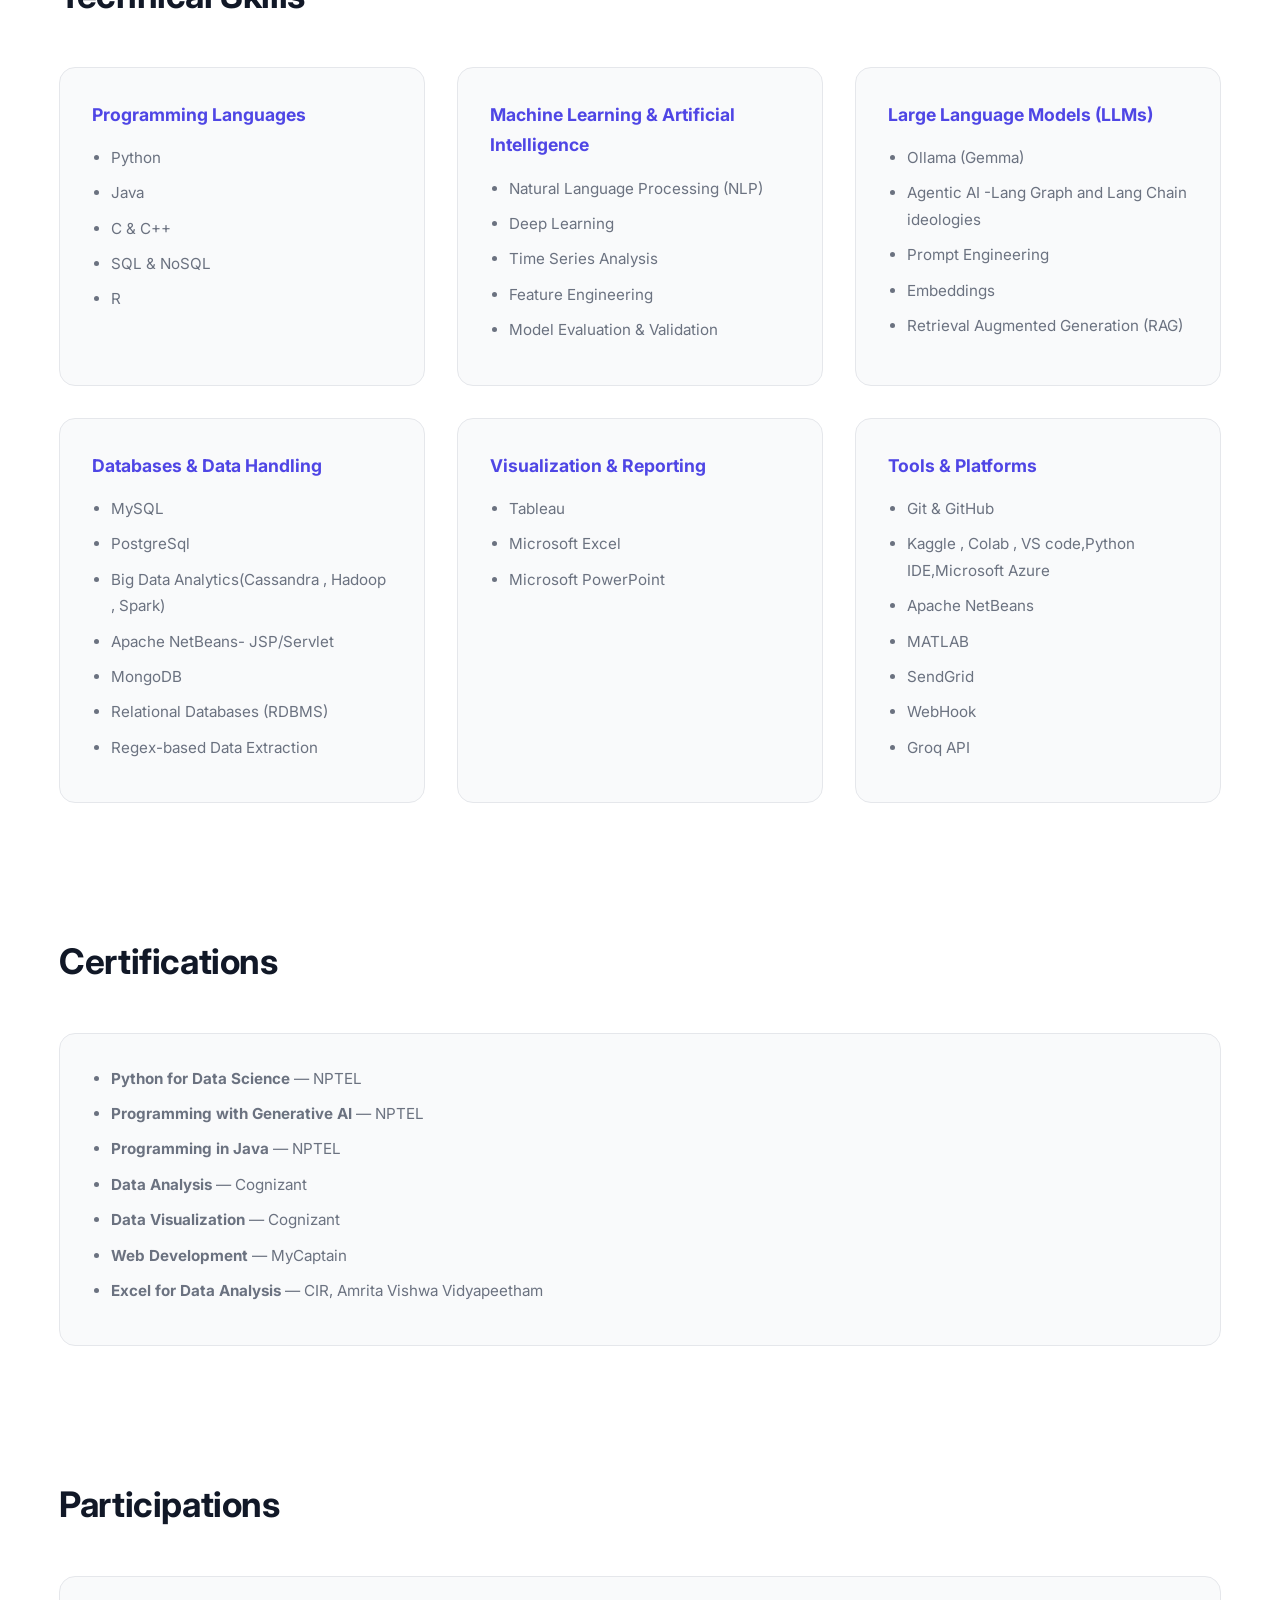
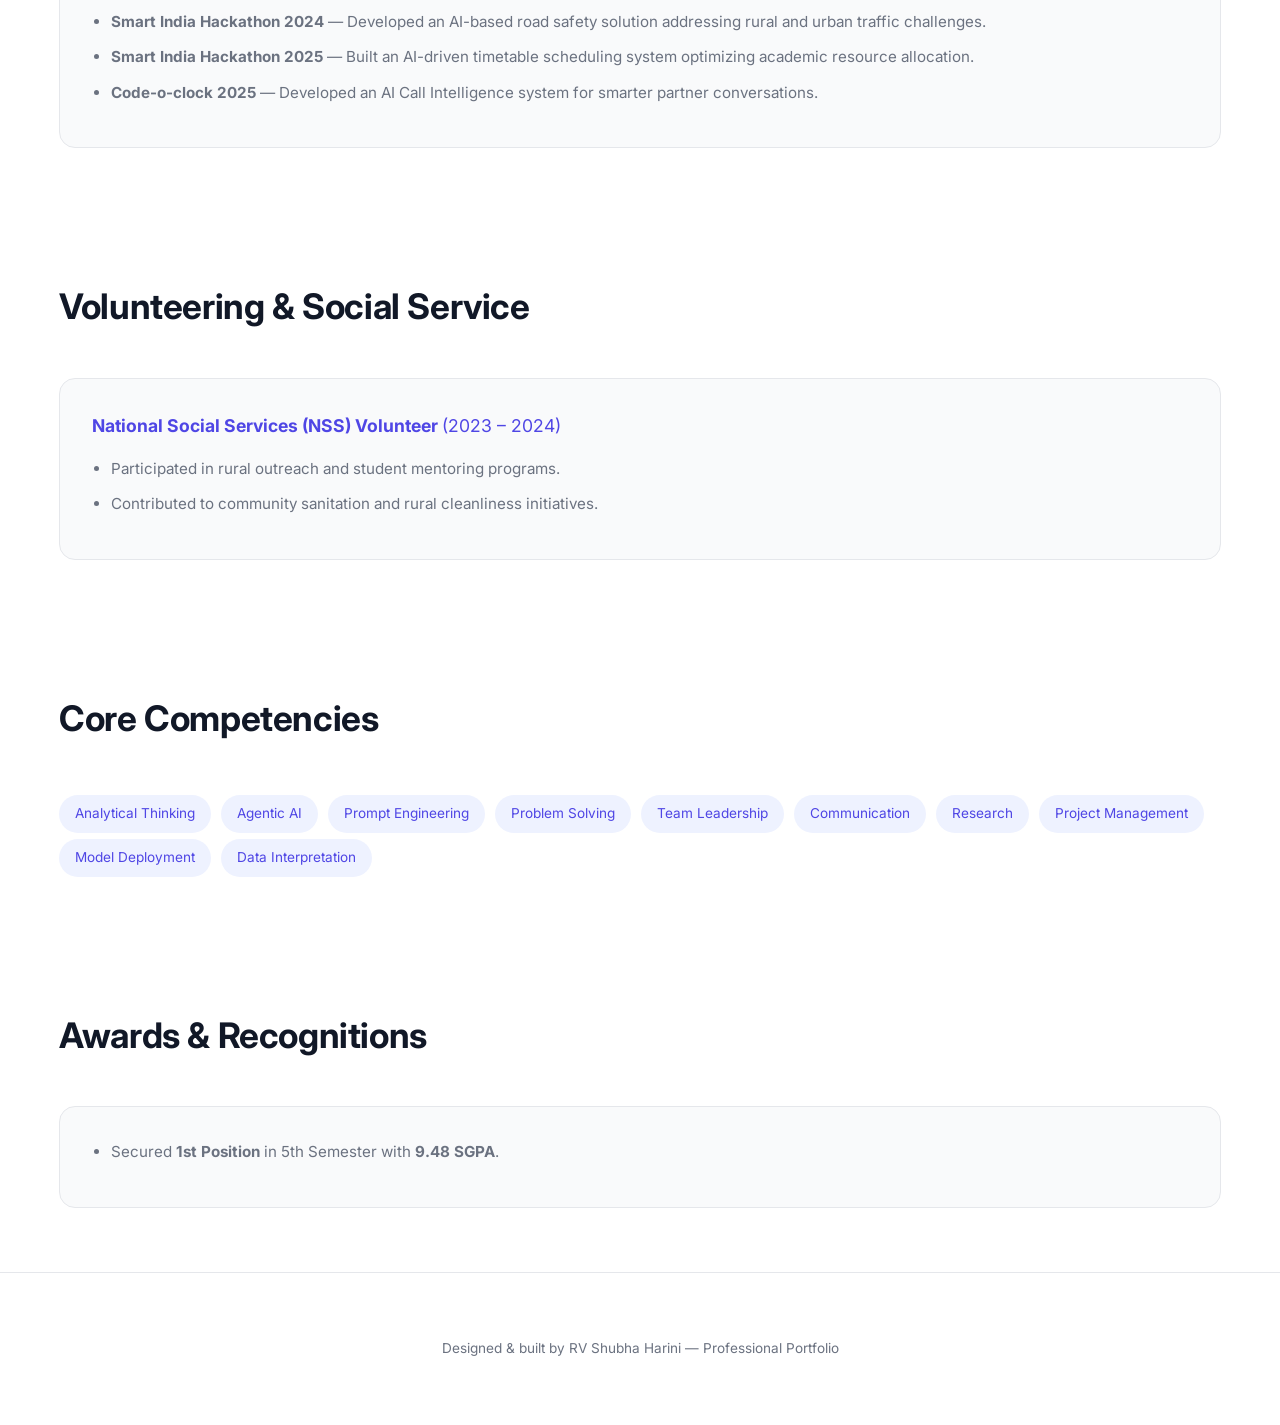
==== commit acbaac24: "Update print statement from 'Hello' to 'Goodbye'" ====
--- a/index.html
+++ b/index.html
@@ -240,6 +240,11 @@
     <span>Python</span>
     <span>NLP</span>
   </div></li>
+<div style="margin-top:10px;">
+    <a href="https://capstone-project-drab-five.vercel.app/" target="_blank" class="project-link">
+      🔗 Project Link
+    </a>
+  </div>
 
 </ul>
 </div>
@@ -257,6 +262,11 @@
     <span>Python</span>
     <span>Flask</span>
   </div></li>
+<div style="margin-top:10px;">
+    <a href="https://mailmate-frontend.vercel.app" target="_blank" class="project-link">
+      🔗 Project Link
+    </a>
+  </div>
 </ul>
 </div>
 
@@ -269,26 +279,11 @@
 
 <div class="grid">
 
-  <div class="card">
-    <h4>Smart HR Management System</h4>
-    <ul>
-      <li>Automated resume screening using NLP, Semantic matching, and ATS parsing</li>
-      <li>Reduced recruiter review time by 75%</li>
-	<li>Using PHP as the database to store entries and extracting resumes to recruit candidates based on semantic matches(NLP)
-<div class="skills">
-  <span>NLP</span>
-  <span>Semantic Matching</span>
-  <span>ATS Parsing</span>
-  <span>PHP</span>
-  <span>Database Design</span>
-  <span>Information Retrieval</span>
-</div>
-</li>
-    </ul>
-  </div>
-
+  
   <div class="card">
     <h4>Smart Healthcare Management Platform — Capstone</h4>
+<p class="project-duration">Dec 2025 – Feb 2026</p>
+
     <ul>
       <li>Integrated ML, DL, NLP, OCR, LLMs, and RAG in a full-stack system</li>
       <li>Disease prediction, medical image analysis, intelligent chat</li>
@@ -304,11 +299,18 @@
   <span>Full-Stack Development</span>
 </div>
 </li>
+<div style="margin-top:10px;">
+    <a href="https://github.com/RVShubhaharini/Final_Capstone_Helyxon.git" target="_blank" class="project-link">
+      🔗 GitHub Link
+    </a>
+  </div>
     </ul>
   </div>
 
   <div class="card">
     <h4>Reinforcement Learning Path Optimizer</h4>
+<p class="project-duration">July 2025 – Nov 2025</p>
+
     <ul>
       <li>Applied Q-learning for optimal routing without classical graph algorithms</li>
 	<li>Applied Proximal Policy Optmization as a next core technique to enable path optimization in urban roads with Q and Double Q learning
@@ -320,11 +322,18 @@
   <span>Python</span>
 </div>
 </li>
+<div style="margin-top:10px;">
+    <a href="https://github.com/RVShubhaharini/rl-pathfinder-pro.git" target="_blank" class="project-link">
+      🔗 GitHub Link
+    </a>
+  </div>
     </ul>
   </div>
 
   <div class="card">
     <h4>Financial Data Analysis & Churn Prediction</h4>
+<p class="project-duration">Nov 2024 – Jan 2025</p>
+
     <ul>
      
       <li>Machine learning–based churn prediction on Yahoo Finance data</li>
@@ -341,11 +350,18 @@
   <span>Yahoo Finance</span>
 </div>
 </li>
+<div style="margin-top:10px;">
+    <a href="https://github.com/RVShubhaharini/churn_prediction.git" target="_blank" class="project-link">
+      🔗 GitHub Link
+    </a>
+  </div>
     </ul>
   </div>
 
   <div class="card">
     <h4>Machine Unlearning Framework — Mini Project</h4>
+<p class="project-duration">Dec 2025 – Feb 2026</p>
+
     <ul>
       <li>Selective unlearning using Fisher-based and SISA models on DL and ML systems, retraining only data shards containing information to be removed</li>
 <li>Evaluated post-unlearning accuracy and stability, integrating Agentic AI to automate the end-to-end workflow from model training to compliant data deletion in a banking system
@@ -359,11 +375,18 @@
   <span>Privacy-Preserving AI</span>
 </div>
 </li>
+<div style="margin-top:10px;">
+    <a href="https://github.com/RVShubhaharini/machine-unlearning-mini-project-.git" target="_blank" class="project-link">
+      🔗 GitHub Link
+    </a>
+  </div>
     </ul>
   </div>
 
   <div class="card">
     <h4>Hybrid Optimization for Intrusion Detection (Journal)</h4>
+<p class="project-duration">Nov 2025 – Jan 2026</p>
+
     <ul>
       <li>Feature selection using HLO, hill climbing, and swarm optimization</li>
       <li>Using techniques like Union , Intersection and Voting to choose the best classifier and providing generalizability (Journal paper communicated)
@@ -377,11 +400,18 @@
   <span>Soft Computing</span>
 </div>
 </li>
+<div style="margin-top:10px;">
+    <a href="https://github.com/RVShubhaharini/Cyber_Security.git" target="_blank" class="project-link">
+      🔗 GitHub Link
+    </a>
+  </div>
     </ul>
   </div>
 
   <div class="card">
     <h4>Prompting Techniques for Mathematical Reasoning</h4>
+<p class="project-duration">July 2025 – Nov 2025</p>
+
     <ul>
       <li>Compared Chain-of-Thought, Few-Shot, and standard prompting and LLM reasoning for mathematical formulations</li>
       <li>Research paper communicated based on reasoning performance
@@ -393,11 +423,18 @@
   <span>Mathematical Reasoning</span>
 </div>
 </li>
+<div style="margin-top:10px;">
+    <a href="https://github.com/RVShubhaharini/Prompting_Techniques.git" target="_blank" class="project-link">
+      🔗 GitHub Link
+    </a>
+  </div>
     </ul>
   </div>
 
   <div class="card">
     <h4>Symptom–Disease Prediction using Clinical Texts (NLP)</h4>
+<p class="project-duration">Dec 2025 – Feb 2026</p>
+
     <ul>
       <li>NLP-based disease prediction from clinical symptom descriptions using DL and ML and optimization techniques for feasibility</li>
       <li>Evaluated generalization across multiple healthcare datasets
@@ -410,28 +447,81 @@
   <span>Healthcare AI- BioClinicalBert</span>
 </div>
 </li>
-    </ul>
-  </div>
-
-  <div class="card">
-    <h4>RAG vs CRAG (Research)</h4>
-    <ul>
-      <li>Benchmarked retrieval-augmented LLM frameworks and a comparative study on relative accuracy and reliability on RAG systems and Corrective RAG systems </li>
-      <li>Conference paper communicated
-<div class="skills">
-  <span>LLMs</span>
-  <span>RAG</span>
-  <span>Corrective RAG</span>
-  <span>Information Retrieval</span>
-  <span>Evaluation Metrics</span>
-  
-</div>
-</li>
-    </ul>
-  </div>
+<div style="margin-top:10px;">
+    <a href="https://github.com/RVShubhaharini/NLP_symptoms-Disease_Prediction.git" target="_blank" class="project-link">
+      🔗 GitHub Link
+    </a>
+  </div>
+    </ul>
+  </div>
+
+<div class="card">
+  <h4>Deepfake Detection using Deep Learning Models</h4>
+<p class="project-duration">Sep 2025 – Nov 2025</p>
+
+
+  <ul>
+    <li>
+      Designed and implemented a deepfake detection framework using multiple deep learning architectures for image and video-based forgery detection
+    </li>
+    <li>
+      Trained and evaluated CNN-based models,Yolo,LSTM for spatial feature extraction and processing and compared using different metrics.
+      <div class="skills">
+        <span>Deep Learning</span>
+        <span>CNN</span>
+        <span>LSTM</span>
+        <span>YOLO</span>
+        <span>Computer Vision</span>
+        <span>Image Analysis</span>
+        <span>Python</span>
+      </div>
+    </li>
+
+    <div style="margin-top:10px;">
+      <a href="https://github.com/RVShubhaharini/deep_learning.git" 
+         target="_blank" 
+         class="project-link">
+        🔗 GitHub Link
+      </a>
+    </div>
+  </ul>
+</div>
+
+
+  <div class="card">
+  <h4>Retrieval-Augmented Generation (RAG) Chatbot</h4>
+  <p class="project-duration">April 2025 – May 2025</p>
+
+  <ul>
+    <li>
+      Built a document-aware chatbot using RAG techniques with vector search and large language models to generate context-aware responses
+    </li>
+    <li>
+      Implemented document ingestion, embedding creation, and vector indexing (FAISS) for semantic conversational retrieval
+      <div class="skills">
+        <span>RAG</span>
+        <span>Semantic Search</span>
+        <span>FAISS</span>
+        <span>Python</span>
+        <span>LLM Integration</span>
+        <span>StreamLit</span>
+      </div>
+    </li>
+
+    <div style="margin-top:10px;">
+      <a href="https://github.com/RVShubhaharini/Rag-Chatbot.git"
+         target="_blank"
+         class="project-link">
+        🔗 GitHub Link
+      </a>
+    </div>
+  </ul>
+</div>
 
   <div class="card">
     <h4>Heart Disease & Heart Attack Prediction (IEEE)</h4>
+<p class="project-duration">Sep 2024 – Feb 2025</p>
+
     <ul>
       <li>Feature engineering, EDA, preprocessing, SHAP explainability</li>
       <li>Multiple ML models with soft-voting ensemble classifier
@@ -444,10 +534,17 @@
   <span>Healthcare Analytics</span>
 </div>
 </li>
+<div style="margin-top:10px;">
+    <a href="https://github.com/RVShubhaharini/Heart_Attack_Prediction.git" target="_blank" class="project-link">
+      🔗 GitHub Link
+    </a>
+  </div>
     </ul>
   </div>
 <div class="card">
   <h4>AI-Based Timetable Management System</h4>
+<p class="project-duration">Dec 2025 – Feb 2026</p>
+
   <ul>
     <li>Built a full-stack timetable management system using a custom Genetic Algorithm for automated, conflict-free scheduling</li>
 <li>Implemented role-based access control, automated substitution handling, and real-time email notifications.
@@ -463,13 +560,50 @@
 </div>
 
 </li>
+<div style="margin-top:10px;">
+    <a href="https://github.com/RVShubhaharini/TimeTable_Scheduling_SE.git" target="_blank" class="project-link">
+      🔗 GitHub Link
+    </a>
+  </div>
   </ul>
 </div>
 
+<div class="card">
+  <h4>Graph Neural Network–Based Learning and Analysis</h4>
+<p class="project-duration">Sep 2024 – Dec 2024</p>
+
+
+  <ul>
+    <li>
+      Implemented Graph Neural Network (GNN) models to learn node-level and graph-level representations </li>
+    <li>
+      Performed graph preprocessing including adjacency matrix construction, feature normalization, and graph-based data transformation.
+     <div class="skills">
+      
+        <span>GNN</span>
+        <span>Graph Theory</span>
+        <span>Node Classification</span>
+        <span>Representation Learning</span>
+        <span>PyTorch</span>
+        <span>Python</span>
+      </div>
+    </li>
+
+    <div style="margin-top:10px;">
+      <a href="https://github.com/RVShubhaharini/Graph_NeuralNetworks.git"
+         target="_blank"
+         class="project-link">
+        🔗 GitHub Link
+      </a>
+    </div>
+  </ul>
+</div>
 
 
   <div class="card">
     <h4>Smart IoT Doorbell Management System</h4>
+<p class="project-duration">Dec 2025 – Feb 2026</p>
+
     <ul>
       <li>IoT hardware using IR sensors, buzzer alerts, and motor control</li>
       <li>Automated email notifications on object detection</li>
@@ -484,29 +618,21 @@
   <span>Email Notifications</span>
 </div>
 </li>
-    </ul>
-  </div>
-<div class="card">
-                <h4>Student Management & Data Automation System</h3>
-                <ul>
-                    <li>Deployed a student management system on Microsoft Azure using Virtual Machines</li>
-                    <li>Performing CRUD operations on the created website via Azure and storing into a database(MongoDB)
-<div class="skills">
-  <span>Cloud Computing</span>
-  <span>Microsoft Azure</span>
-  <span>Virtual Machines</span>
-  <span>MongoDB</span>
-  <span>CRUD Operations</span>
-  <span>Web Deployment</span>
-</div>
-</li>
-                </ul>
-            </div>
+<div style="margin-top:10px;">
+    <a href="https://github.com/RVShubhaharini/IOT_DoorbellSensor_Project.git" target="_blank" class="project-link">
+      🔗 GitHub Link
+    </a>
+  </div>
+    </ul>
+  </div>
+
   <div class="card">
     <h4>UiPath Automation — Web Data Extraction</h4>
+<p class="project-duration">Jan 2026 – Feb 2026</p>
+
     <ul>
       <li>Automated web scraping and structured data extraction</li>
-      <li>Eliminated repetitive manual workflows
+      <li>Eliminated repetitive manual workflows and implemented automated workflow logic without manual interruptions like mail sending systems and craping contents from websites.
 <div class="skills">
   <span>RPA</span>
   <span>Web Scraping</span>
@@ -514,13 +640,20 @@
   <span>Data Extraction</span>
 </div>
 </li>
+<div style="margin-top:10px;">
+    <a href="https://github.com/RVShubhaharini/UiPath_DataWrangling.git" target="_blank" class="project-link">
+      🔗 GitHub Link
+    </a>
+  </div>
     </ul>
   </div>
 
   <div class="card">
     <h4>Crawl4AI — Intelligent Web Scraping</h4>
-    <ul>
-      <li>Dynamic scraping with pagination handling</li>
+<p class="project-duration">Jan 2026 – Feb 2026</p>
+
+    <ul>
+      <li>Dynamic scraping with pagination handling </li>
       <li>Implemented Deep Crawling inside a website and prepared structured datasets for ML pipelines
 <div class="skills">
   <span>Web Scraping</span>
@@ -531,6 +664,11 @@
   <span>AI Pipelines</span>
 </div>
 </li>
+<div style="margin-top:10px;">
+    <a href="https://github.com/RVShubhaharini/crawl4AI_deep_crawl.git" target="_blank" class="project-link">
+      🔗 GitHub Link
+    </a>
+  </div>
     </ul>
   </div>
 
@@ -549,10 +687,8 @@
     <ul>
       <li>Python</li>
       <li>Java</li>
-      <li>PHP</li>
       <li>C & C++ </li>
       <li>SQL & NoSQL</li>
-      <li>HTML & CSS</li>
       <li>R</li>
     </ul>
   </div>
@@ -723,3 +859,4 @@
 
 
 
+
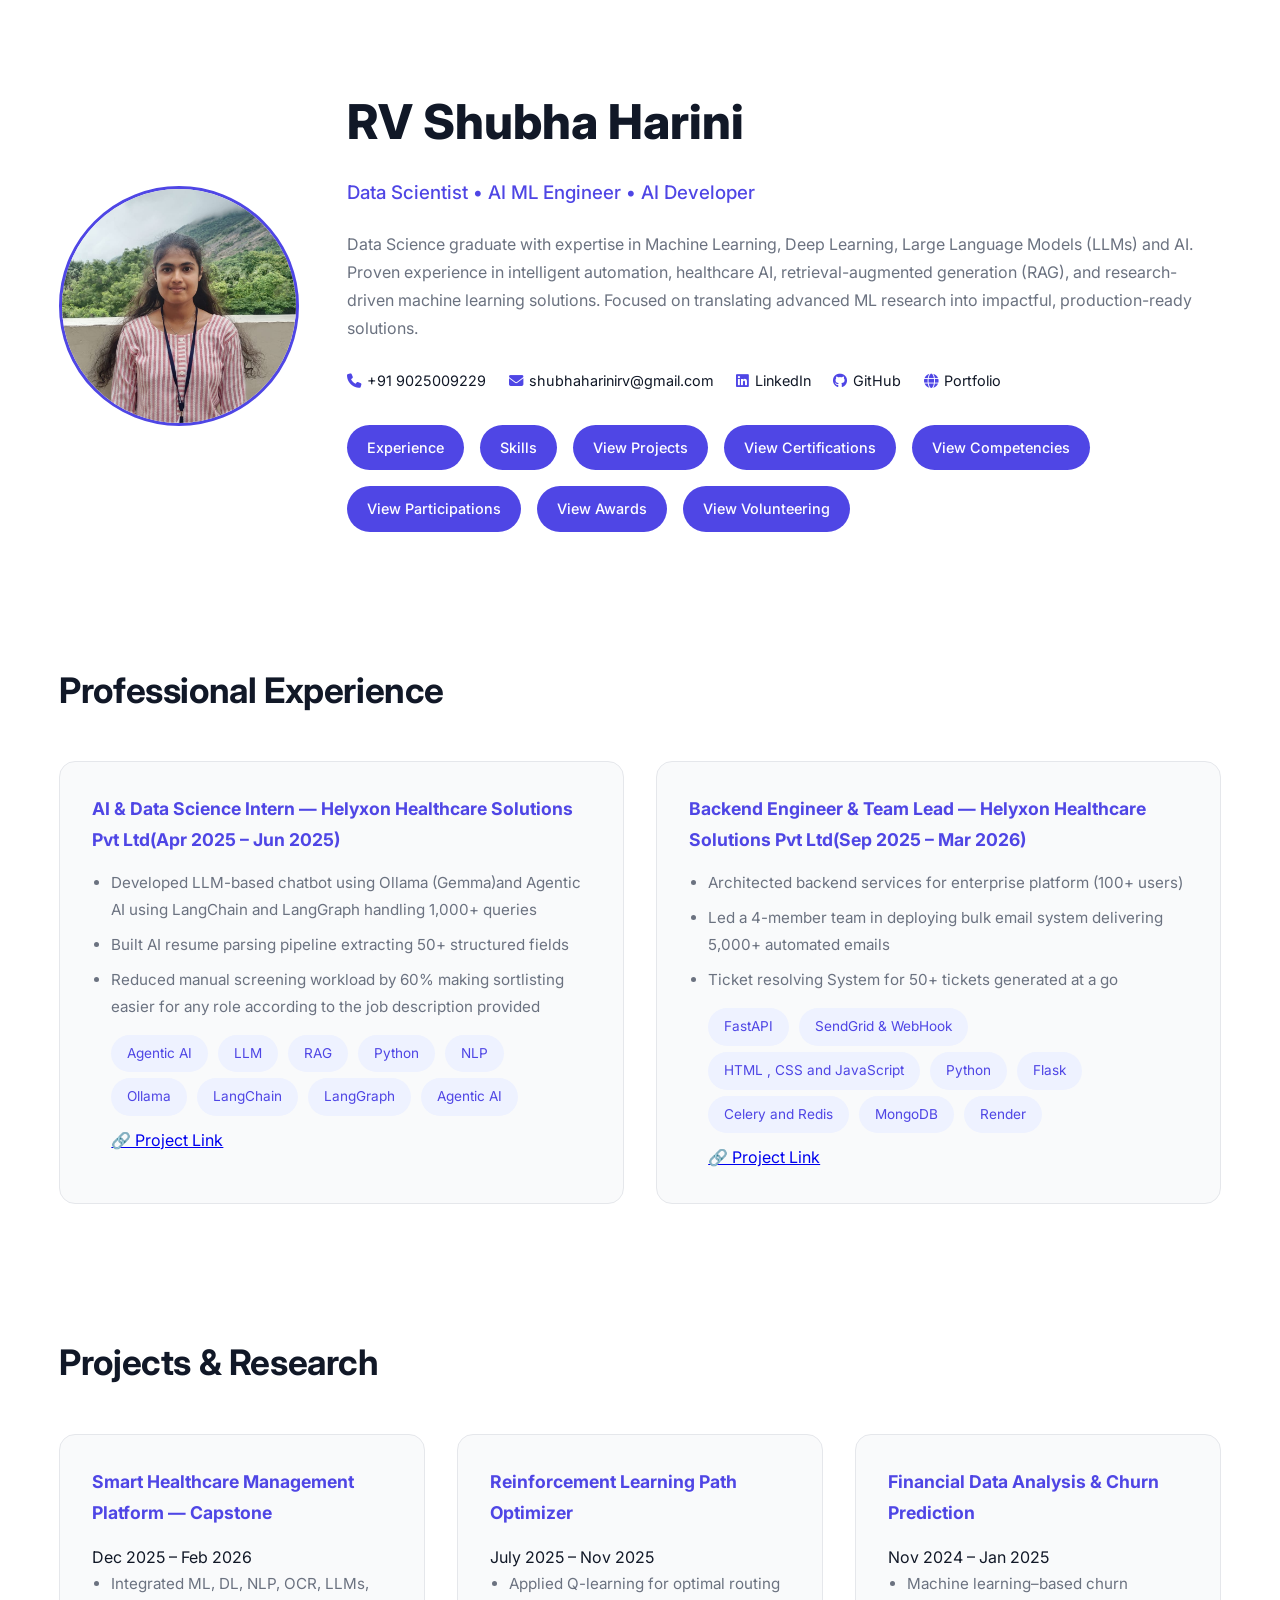
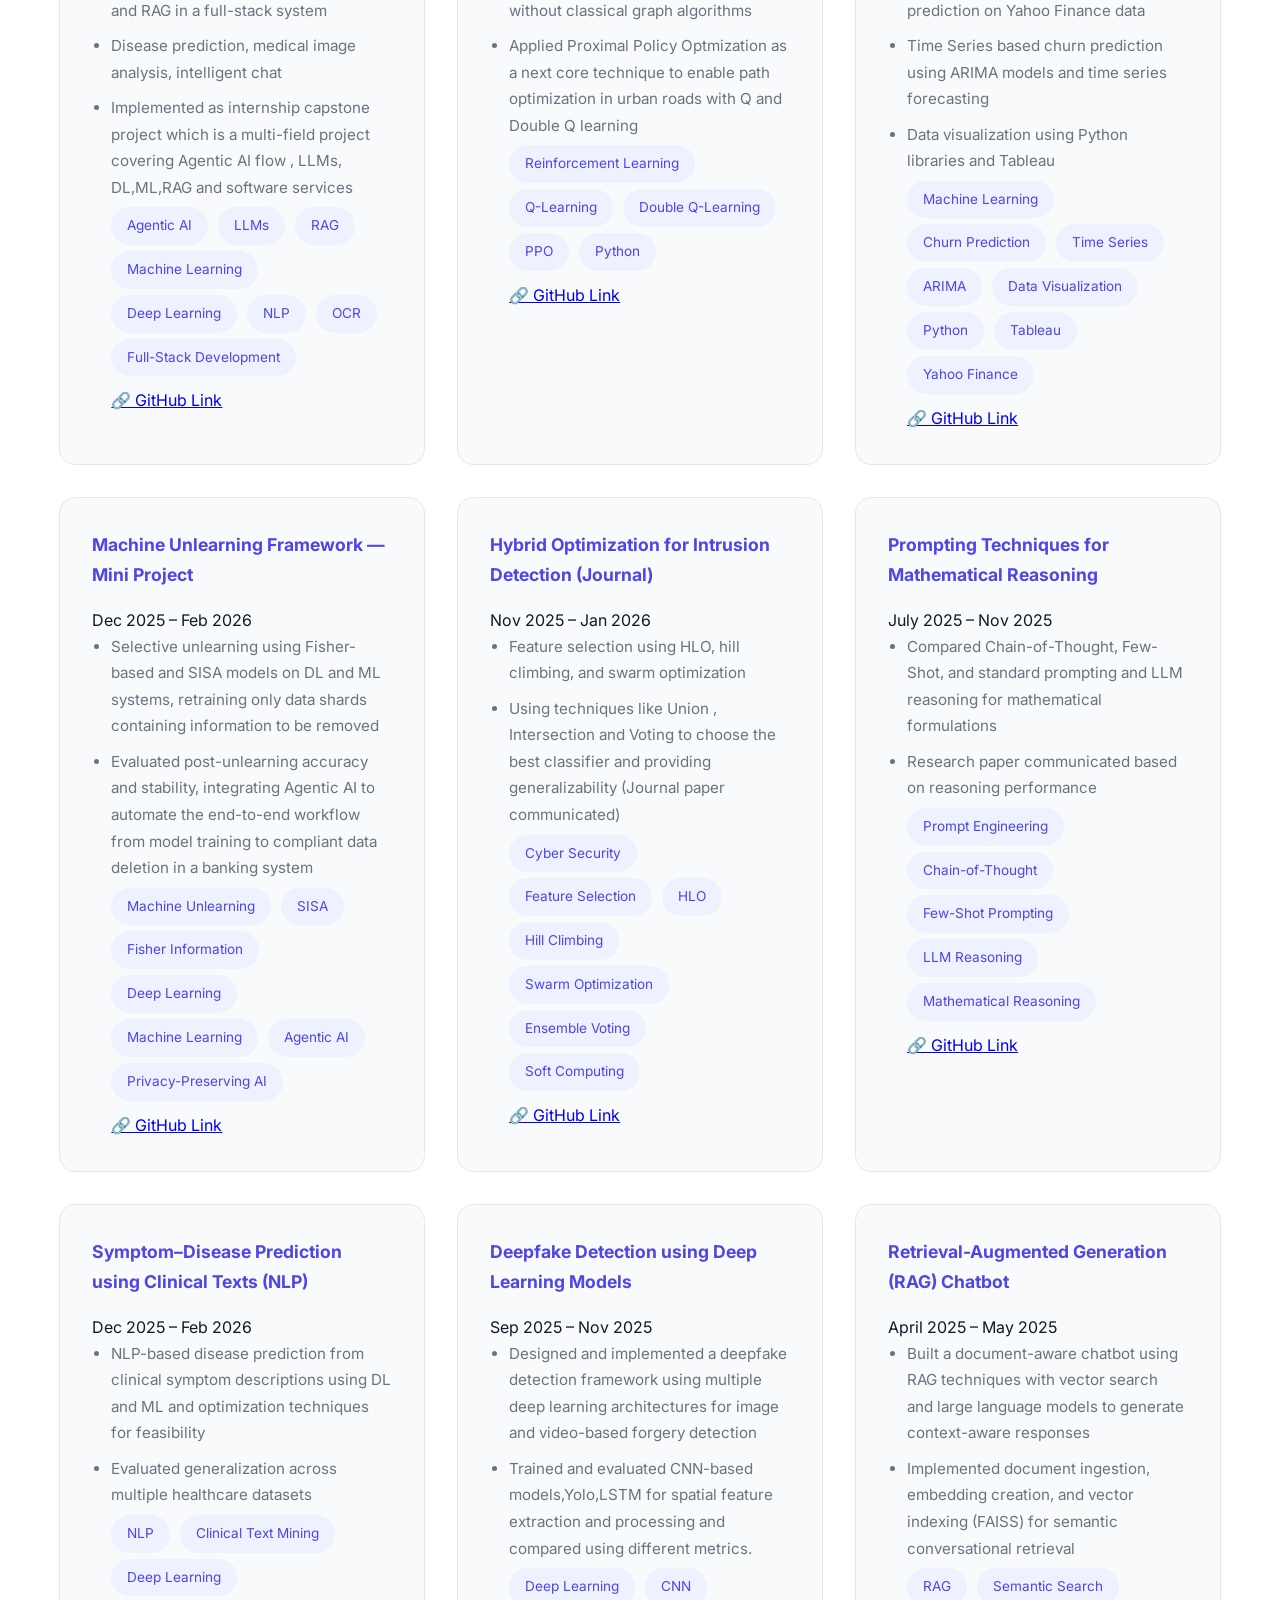
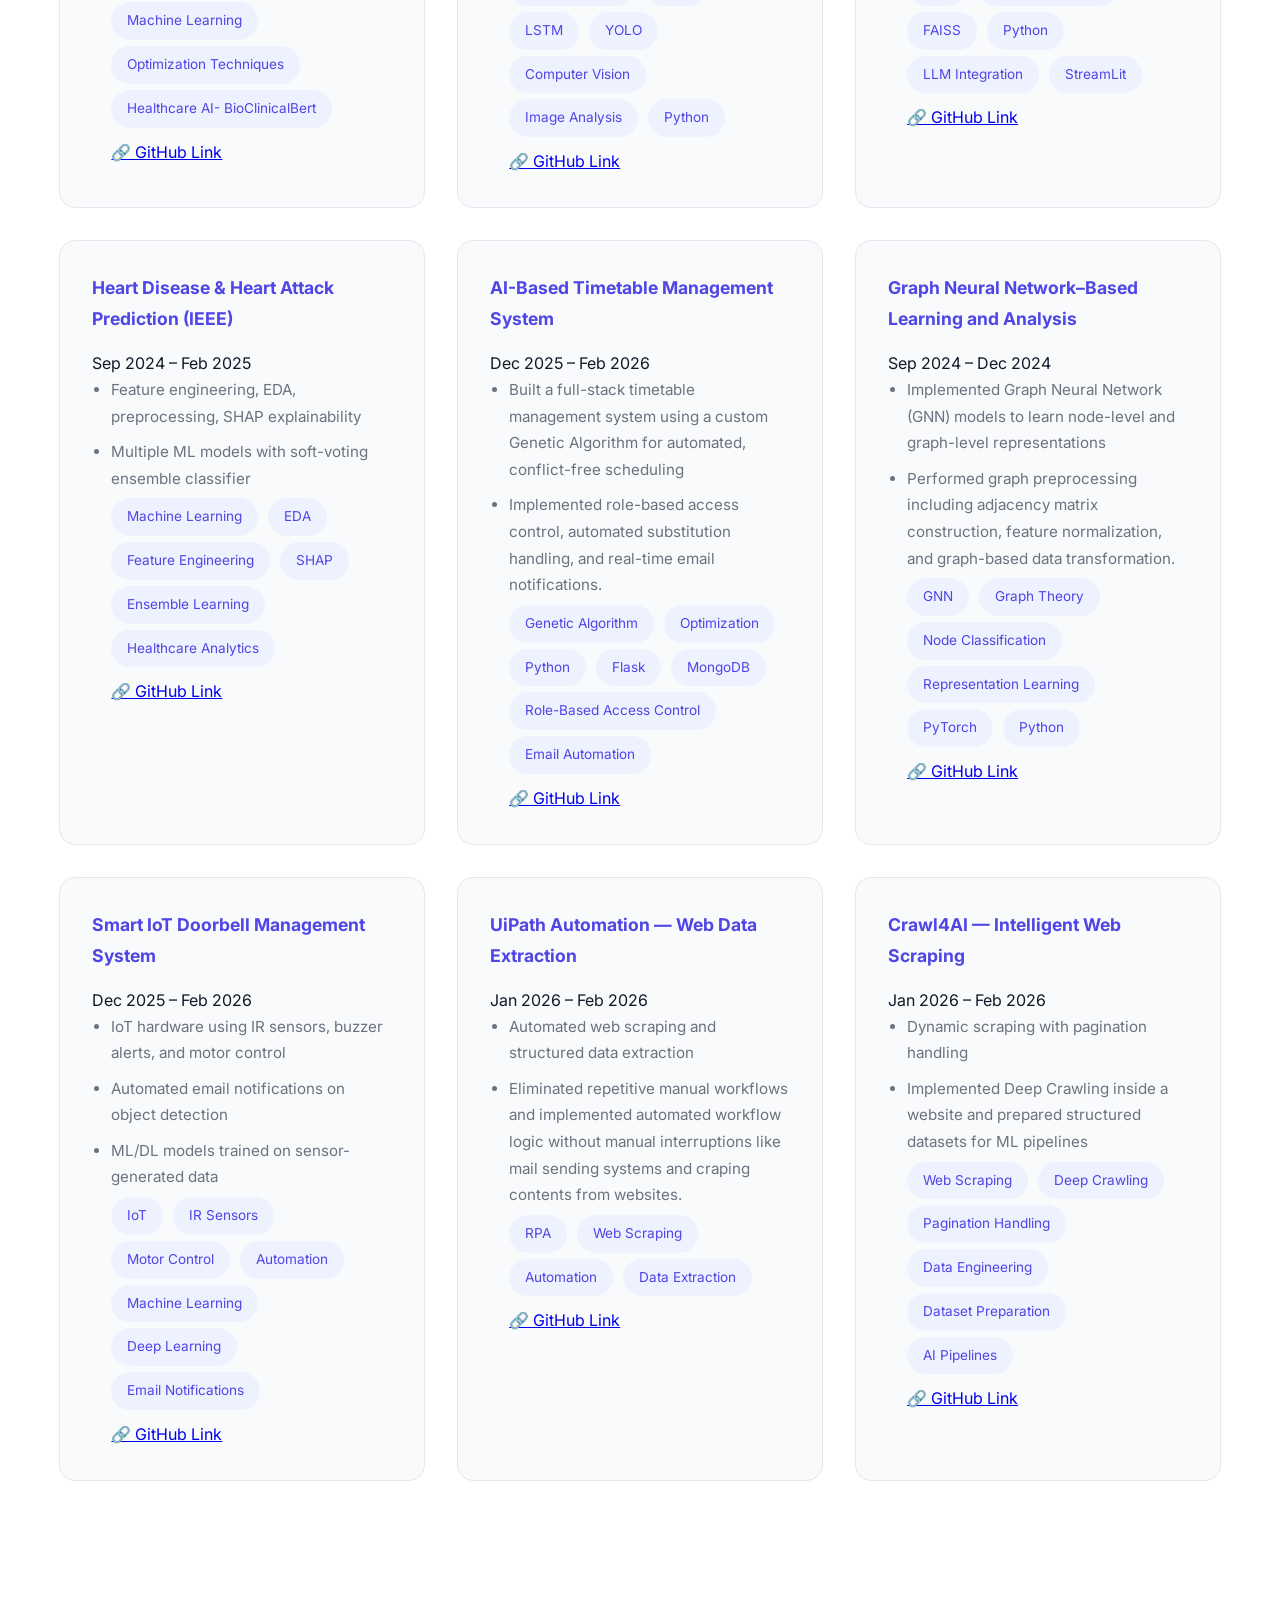
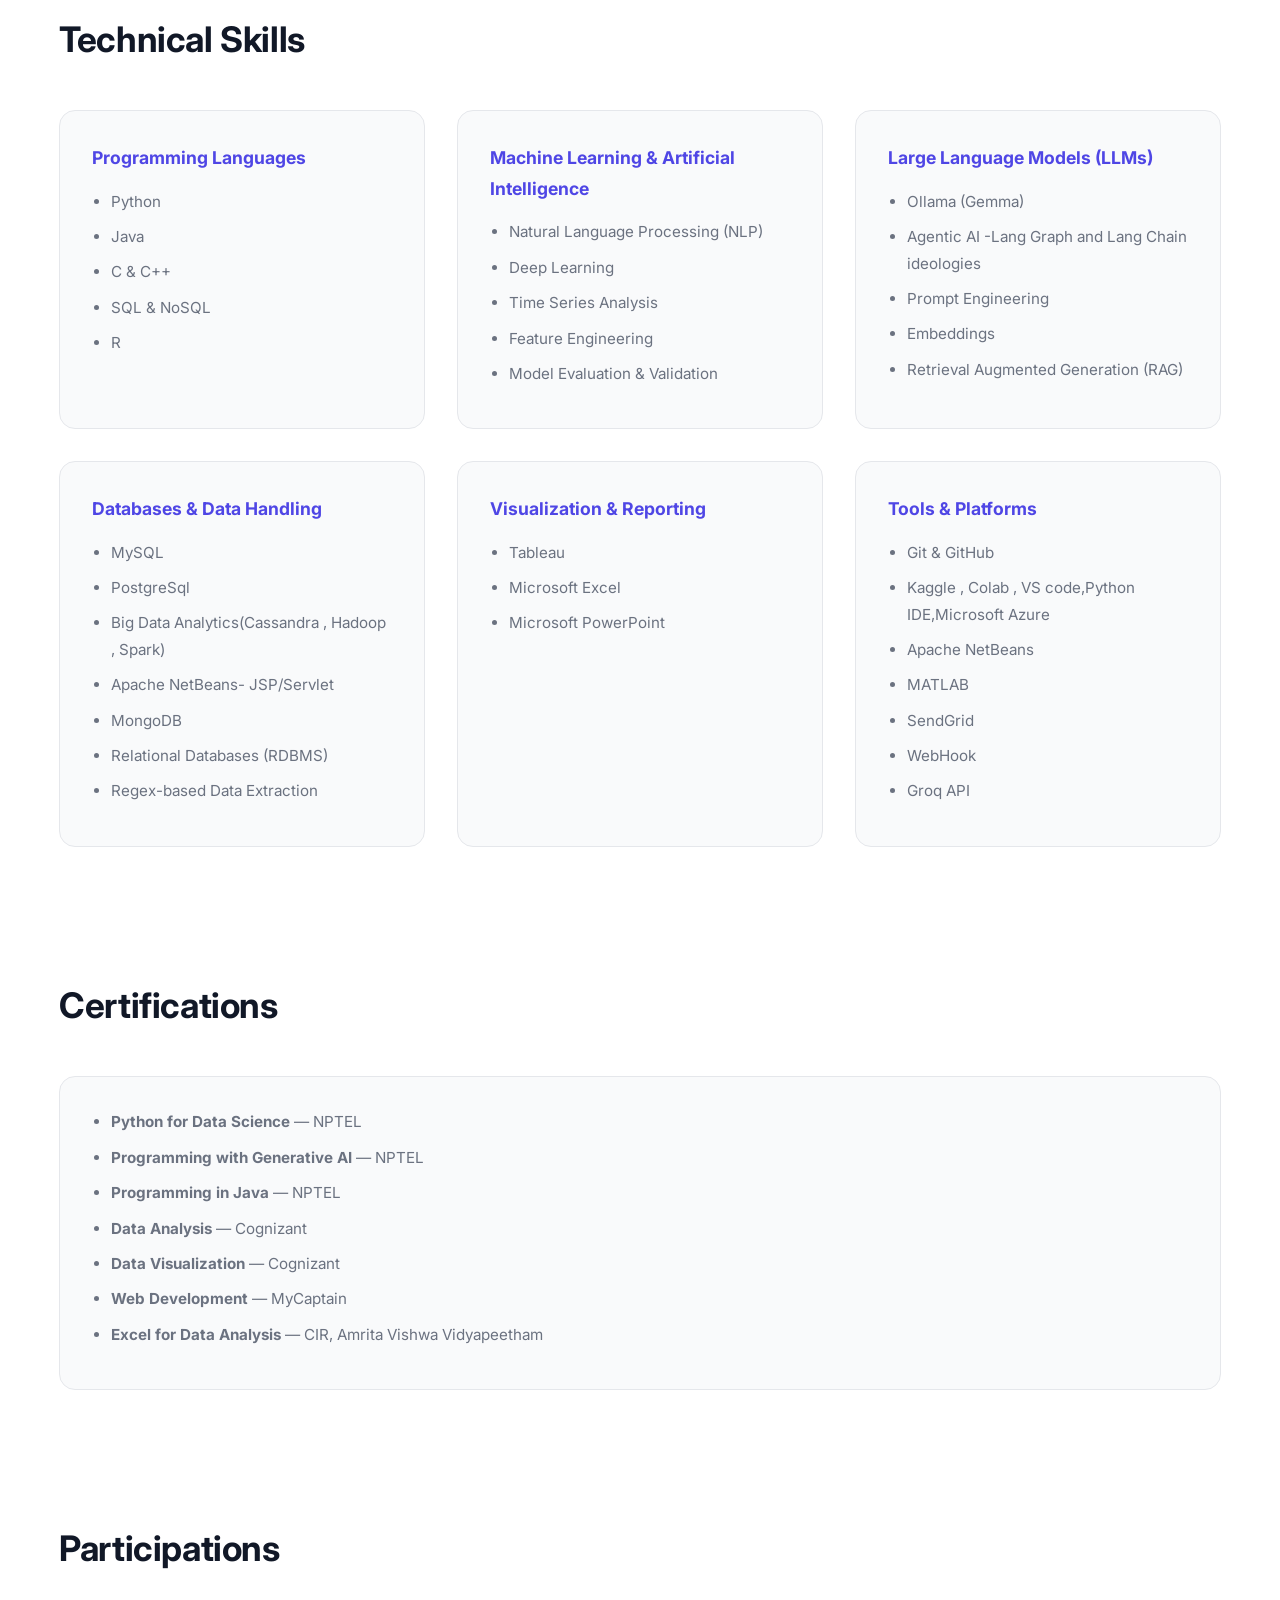
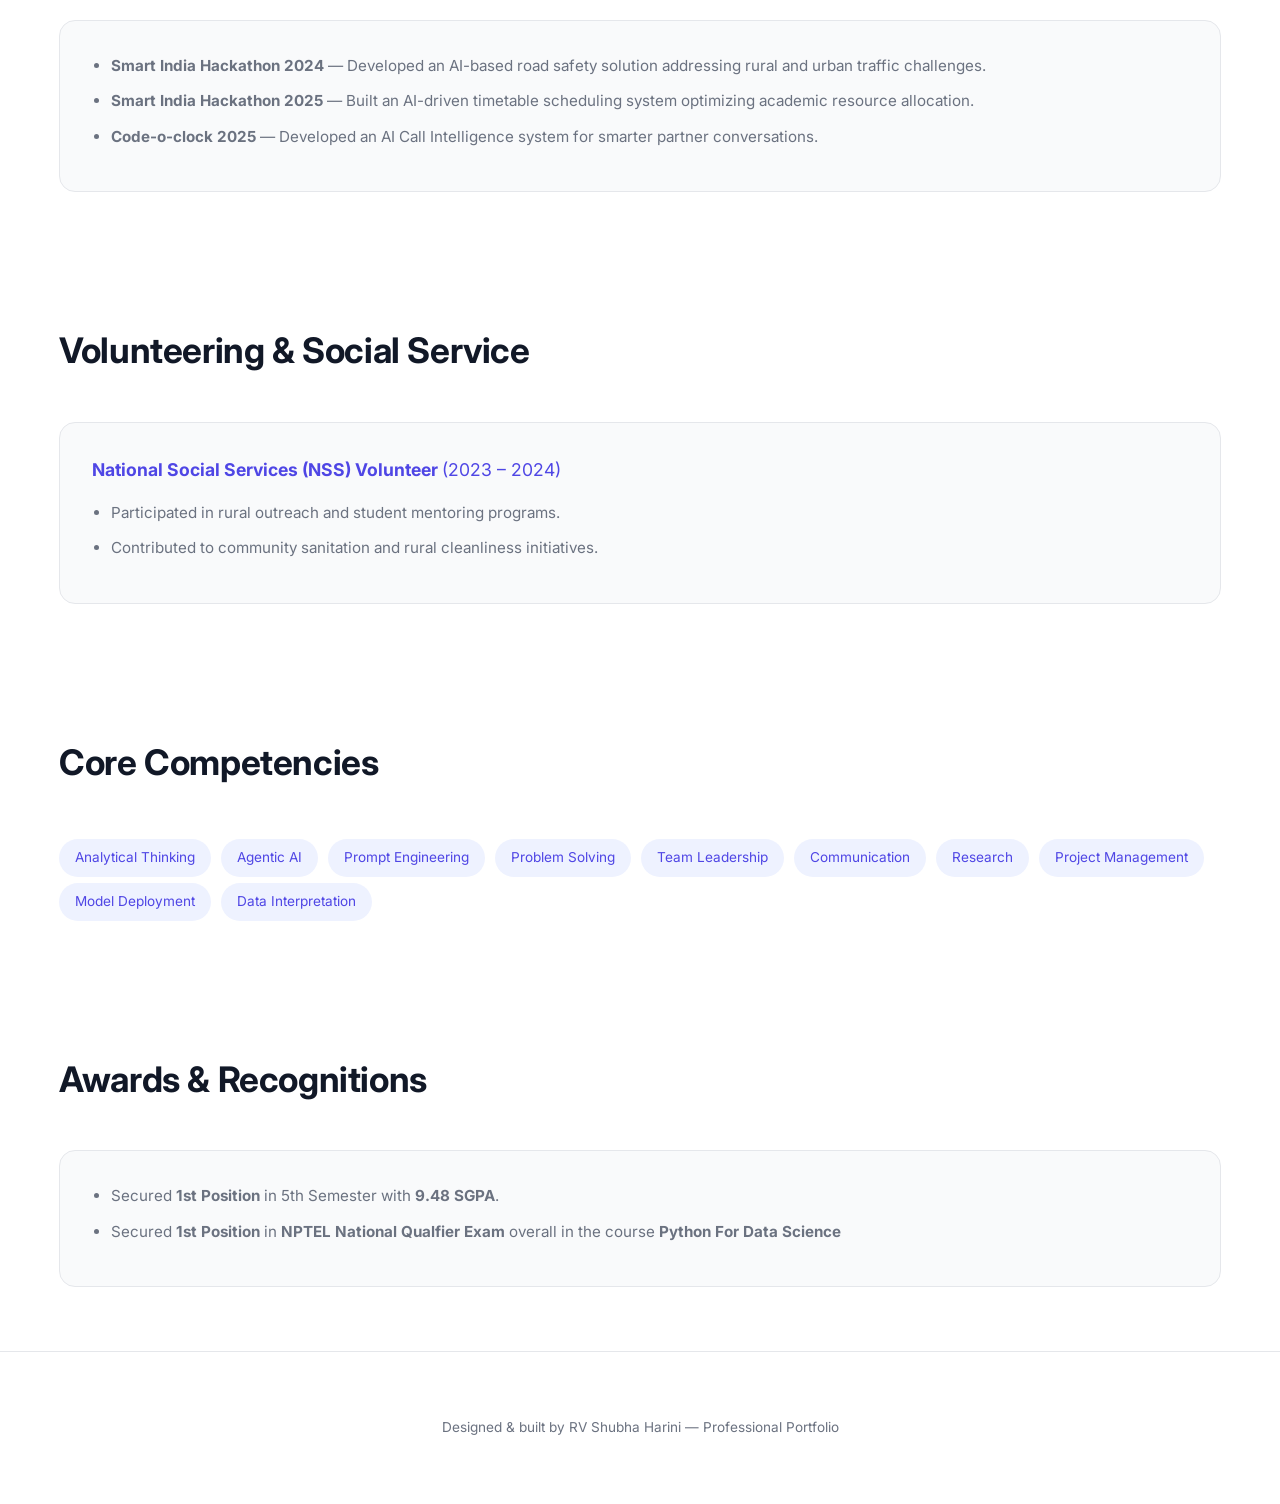
==== commit 8d2ad837: "Update fmt.Println message from 'Hello' to 'Goodbye'" ====
--- a/index.html
+++ b/index.html
@@ -3,7 +3,7 @@
 <head>
 <meta charset="UTF-8">
 <meta name="viewport" content="width=device-width, initial-scale=1.0">
-<title>RV Shubha Harini | Data Scientist</title>
+<title>RV Shubha Harini | AI ML Engineer /Data Scientist</title>
 
 <link href="https://fonts.googleapis.com/css2?family=Inter:wght@300;400;500;600;700;800&display=swap" rel="stylesheet">
 <link rel="stylesheet" href="https://cdnjs.cloudflare.com/ajax/libs/font-awesome/6.4.0/css/all.min.css">
@@ -193,10 +193,10 @@
 <img src="shubha.jpeg" alt="RV Shubha Harini">
 <div>
 <h1>RV Shubha Harini</h1>
-<h3>Data Scientist • Machine Learning Engineer • AI Developer</h3>
+<h3>Data Scientist • AI ML Engineer • AI Developer</h3>
 
 <p>
-Data Science graduate with expertise in Machine Learning, Deep Learning, and Large Language Models. Proven experience in intelligent automation, healthcare AI, retrieval-augmented generation (RAG), and research-driven machine learning solutions.
+Data Science graduate with expertise in Machine Learning, Deep Learning, Large Language Models (LLMs) and AI. Proven experience in intelligent automation, healthcare AI, retrieval-augmented generation (RAG), and research-driven machine learning solutions.
 	Focused on translating advanced ML research into impactful, production-ready solutions.
 </p>
 
@@ -205,7 +205,7 @@
 <span><i class="fas fa-envelope"></i><a href="mailto:shubhaharinirv@gmail.com">shubhaharinirv@gmail.com</a></span>
 <span><i class="fab fa-linkedin"></i><a href="https://linkedin.com/in/shubha-harini-rv-0335bb303" target="_blank">LinkedIn</a></span>
 <span><i class="fab fa-github"></i><a href="https://github.com/rvshubhaharini" target="_blank">GitHub</a></span>
-<span><i class="fas fa-globe"></i><a href="https://dw-port-git-main-rvshubhaharinis-projects.vercel.app/" target="_blank">Portfolio</a></span>
+<span><i class="fas fa-globe"></i><a href="https://rvshubhaharini.github.io/dw_port/" target="_blank">Portfolio</a></span>
 </div>
 
 <div class="nav-buttons">
@@ -239,6 +239,10 @@
     <span>RAG</span>
     <span>Python</span>
     <span>NLP</span>
+    <span>Ollama</span>
+    <span>LangChain</span>
+    <span>LangGraph</span> 
+    <span>Agentic AI</span>
   </div></li>
 <div style="margin-top:10px;">
     <a href="https://capstone-project-drab-five.vercel.app/" target="_blank" class="project-link">
@@ -261,6 +265,9 @@
     <span>HTML , CSS and JavaScript</span>
     <span>Python</span>
     <span>Flask</span>
+    <span>Celery and Redis</span>
+    <span>MongoDB</span>
+    <span>Render</span>
   </div></li>
 <div style="margin-top:10px;">
     <a href="https://mailmate-frontend.vercel.app" target="_blank" class="project-link">
@@ -843,6 +850,10 @@
     <ul>
       <li>
         Secured <strong>1st Position</strong> in 5th Semester with <strong>9.48 SGPA</strong>.
+        </li>
+      <li>
+        Secured <strong>1st Position</strong> in <strong>NPTEL National Qualfier Exam</strong> overall in the course <strong>Python For Data Science</strong>
+
       </li>
     </ul>
   </div>
@@ -860,3 +871,4 @@
 
 
 
+
